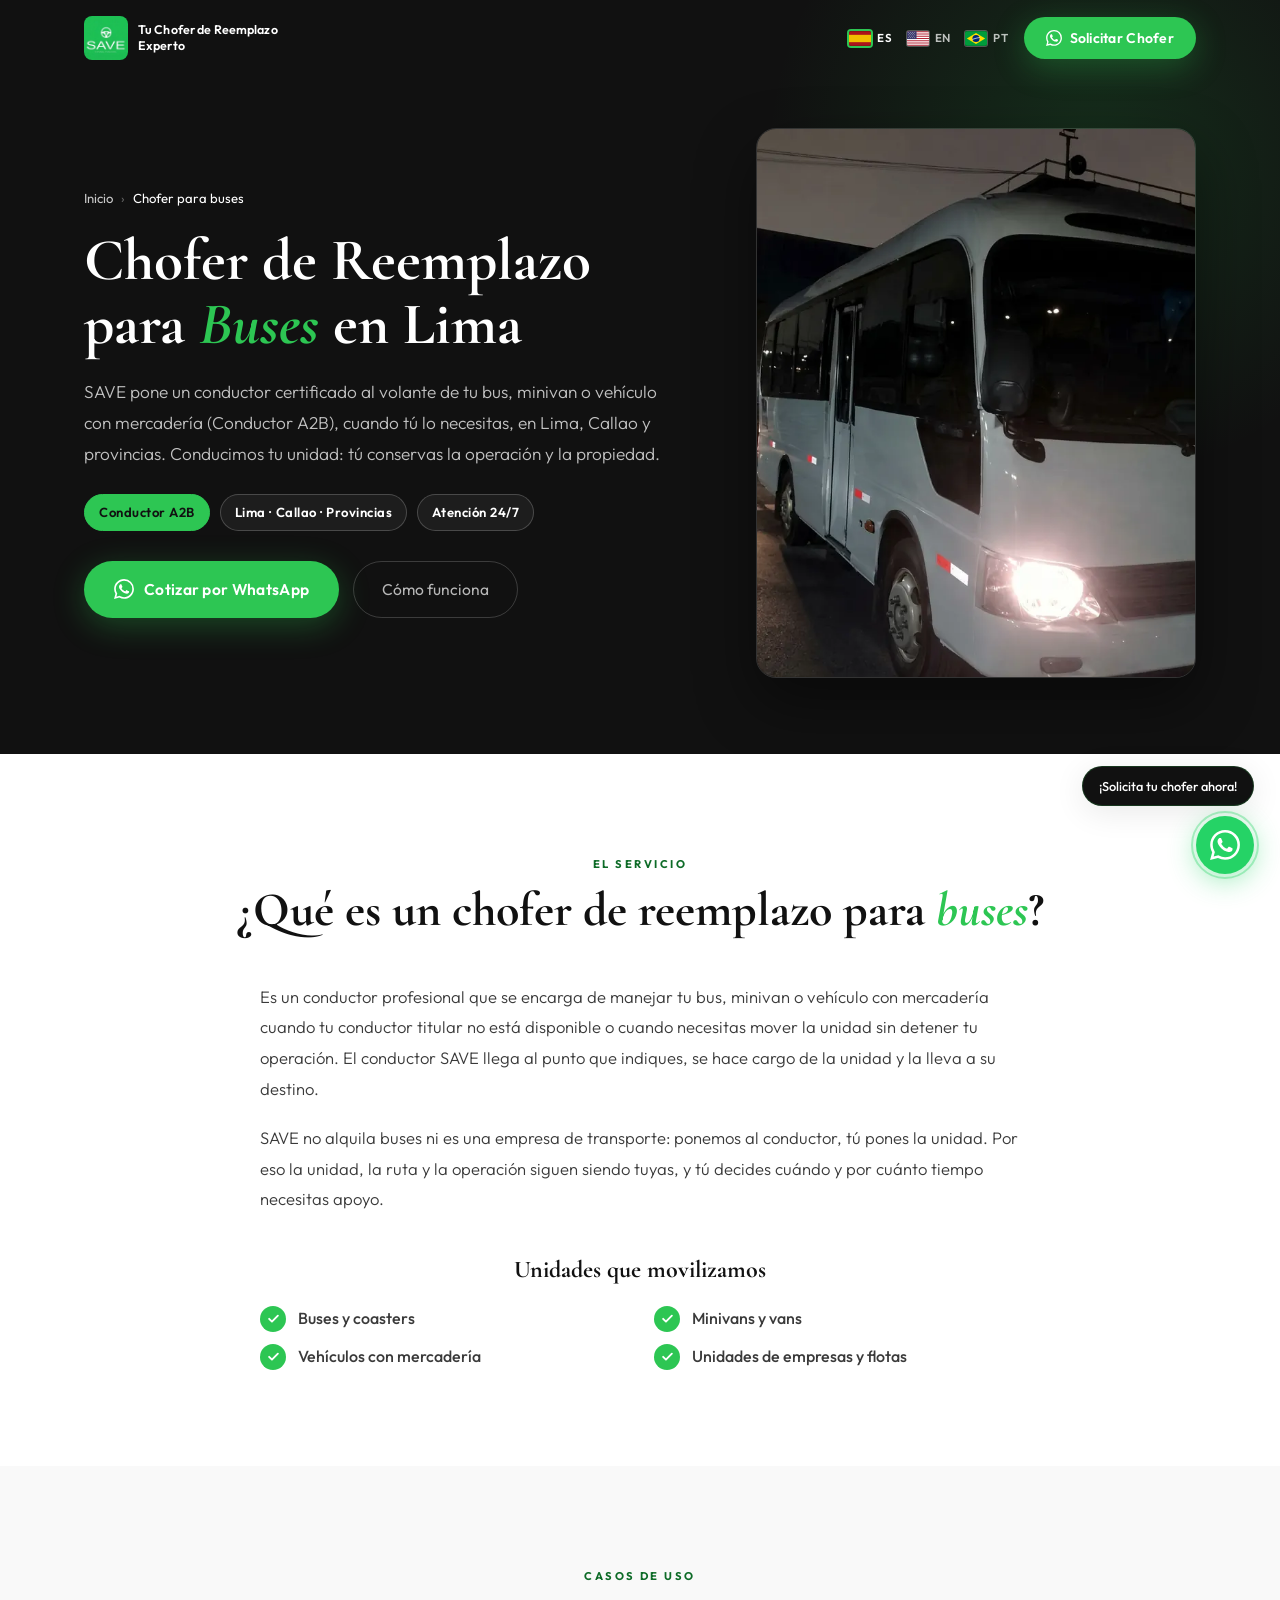
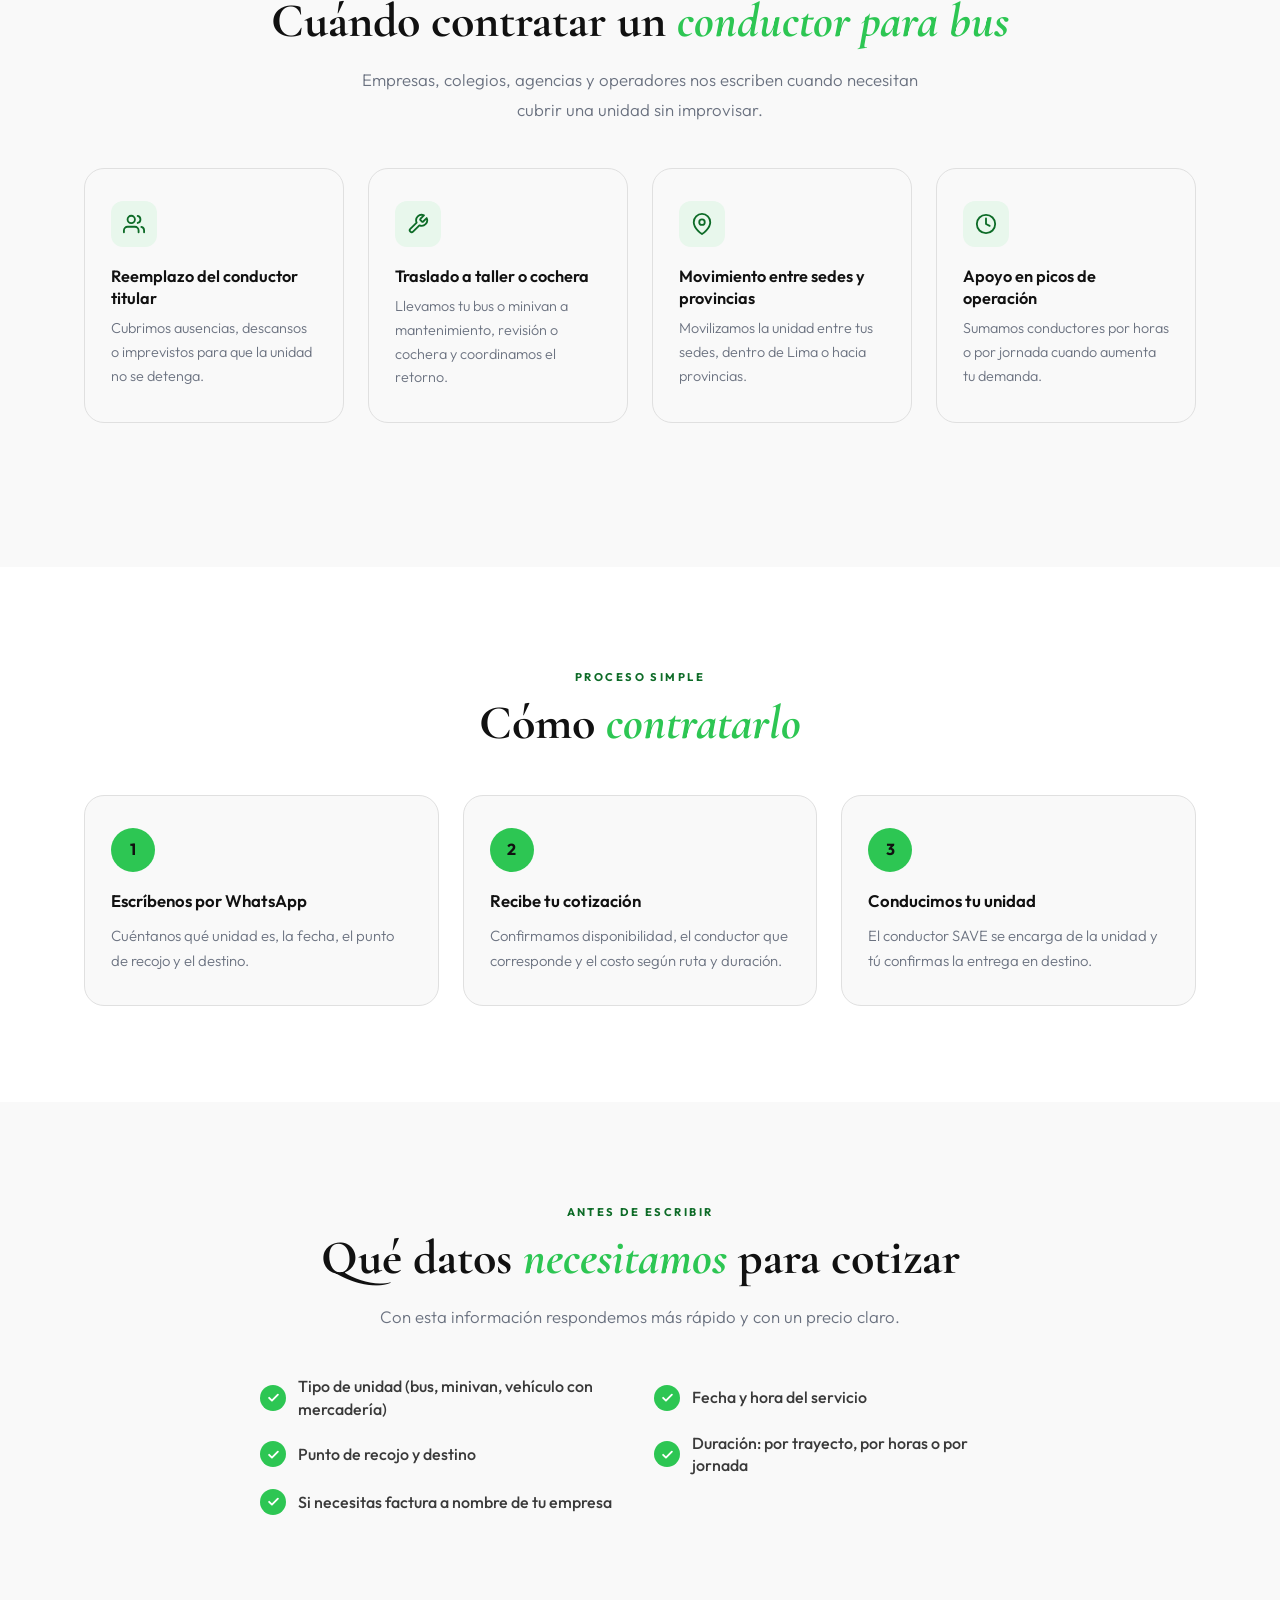
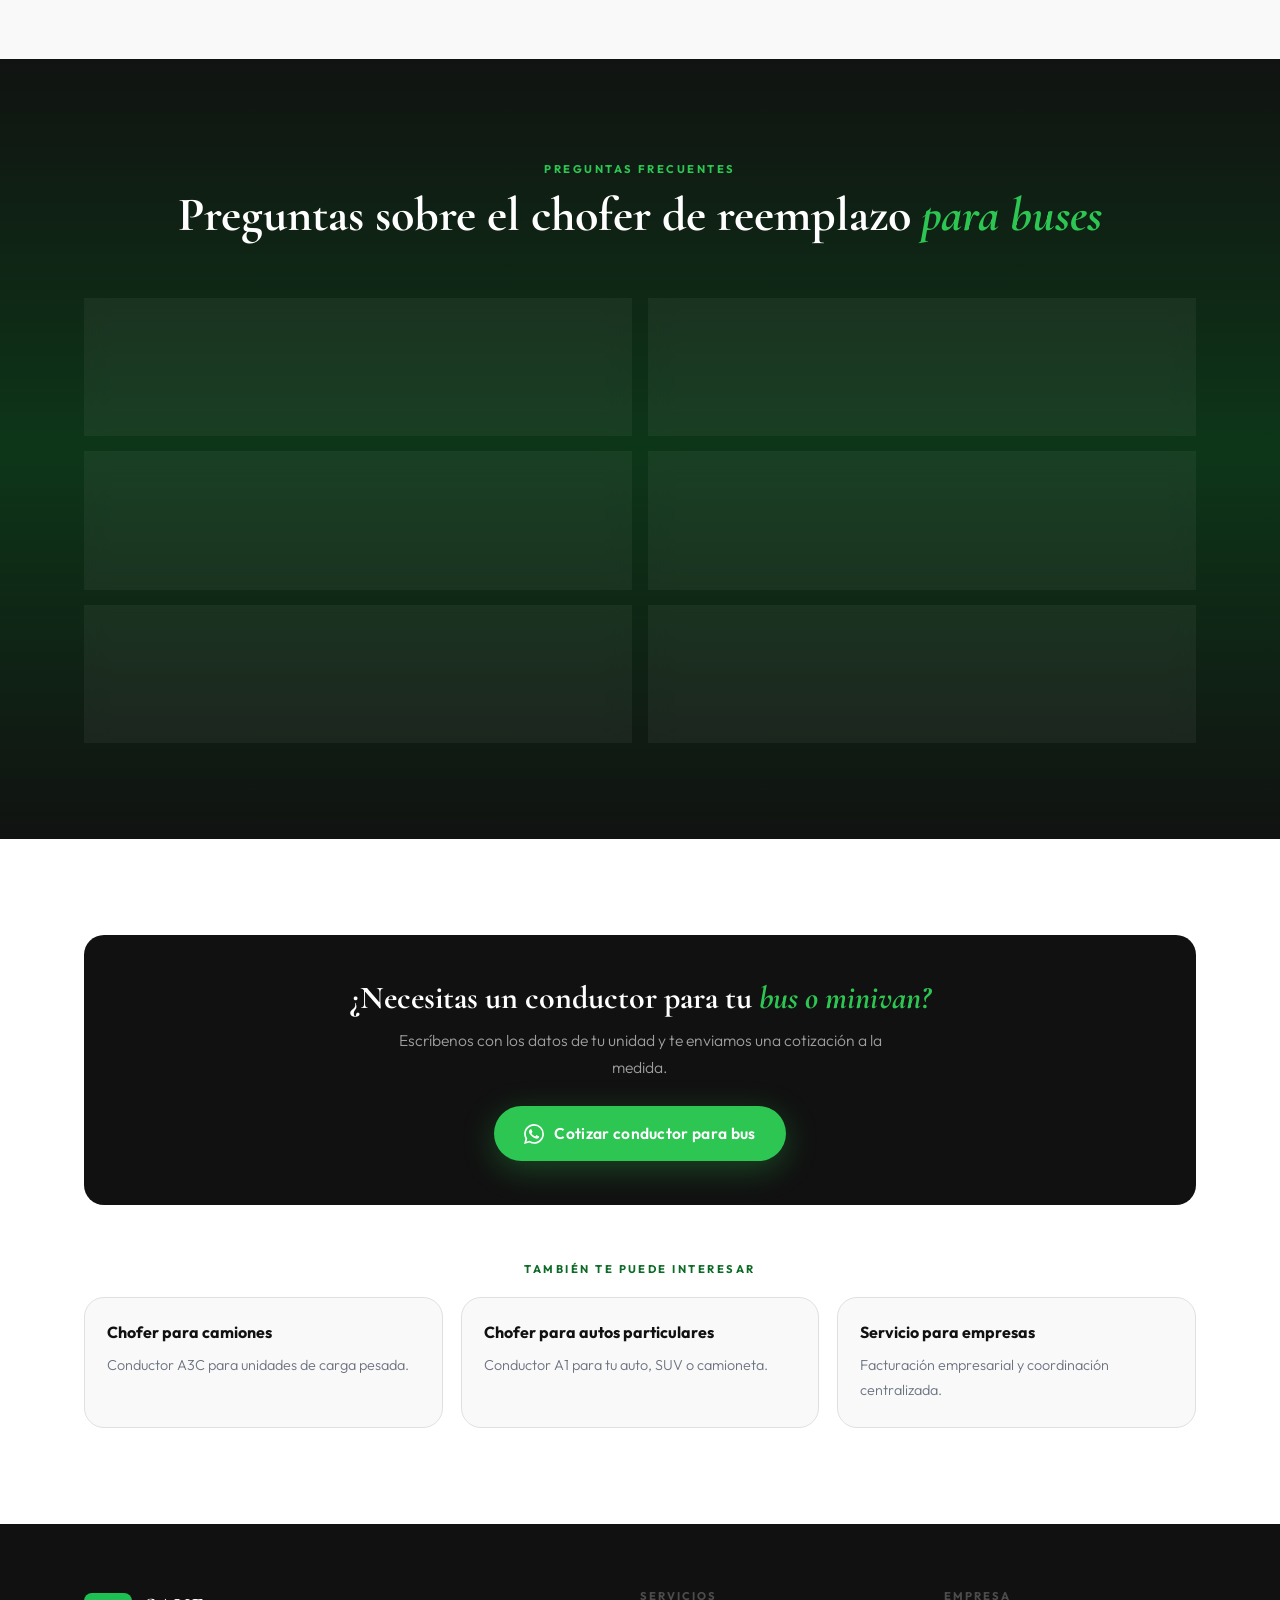
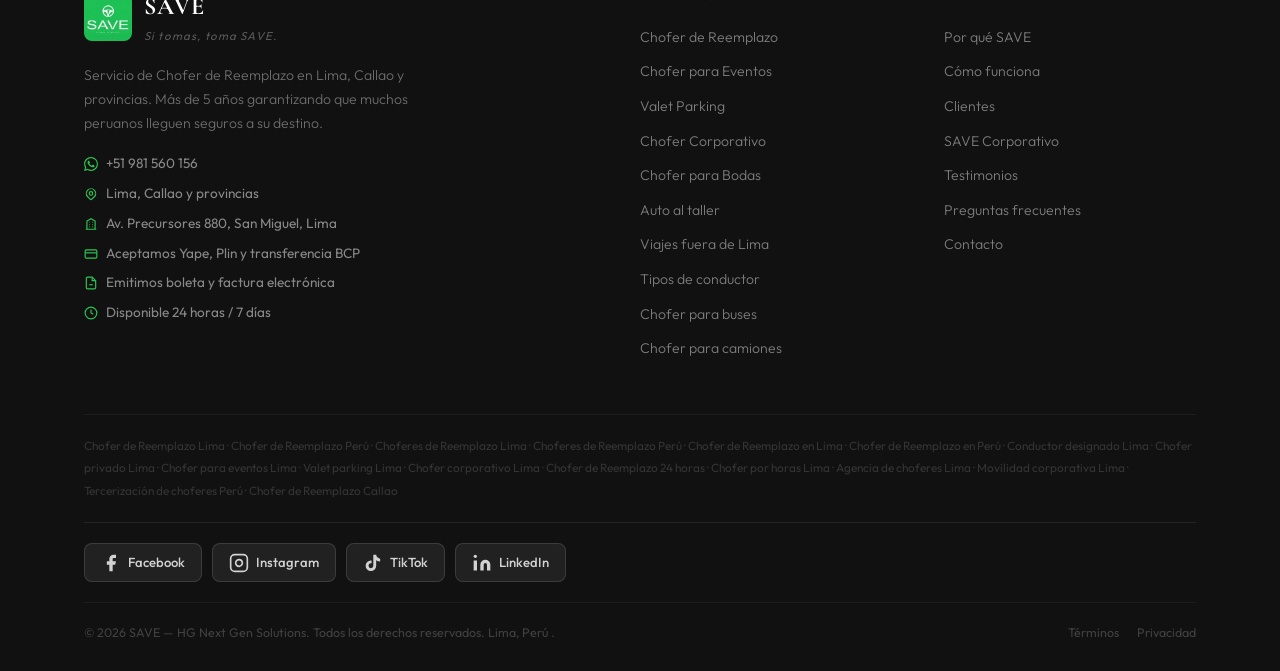
==== chofer-de-reemplazo-buses.html @ 35236976 "Paginas de servicio: chofer para buses y camiones (ES/EN/PT)" ====
<!DOCTYPE html>
<html lang="es-PE">
<head>
  <meta charset="UTF-8" />
  <meta name="viewport" content="width=device-width, initial-scale=1.0" />
  <title>Chofer de Reemplazo para Buses en Lima | SAVE</title>
  <meta name="description" content="Conductor A2B certificado para tu bus, minivan o vehículo con mercadería. Conducimos tu unidad en Lima, Callao y provincias, 24/7. Cotiza por WhatsApp." />
  <meta name="robots" content="index, follow, max-image-preview:large" />
  <meta name="google-site-verification" content="8U-Eb5mYqt-9U6mN5gyjgRgYLU6bszNLMTOVDiZN3jU" />
  <link rel="icon" type="image/x-icon" href="/favicon.ico" />
  <link rel="icon" type="image/png" sizes="32x32" href="/favicon-32x32.png" />
  <link rel="icon" type="image/png" sizes="16x16" href="/favicon-16x16.png" />
  <link rel="apple-touch-icon" sizes="180x180" href="/apple-touch-icon.png" />
  <link rel="manifest" href="/site.webmanifest" />
  <link rel="canonical" href="https://tomasave.com/chofer-de-reemplazo-buses.html" />
  <link rel="alternate" hreflang="es-PE" href="https://tomasave.com/chofer-de-reemplazo-buses.html" />
  <link rel="alternate" hreflang="es" href="https://tomasave.com/chofer-de-reemplazo-buses.html" />
  <link rel="alternate" hreflang="en" href="https://tomasave.com/designated-driver-buses.html" />
  <link rel="alternate" hreflang="pt" href="https://tomasave.com/motorista-onibus.html" />
  <link rel="alternate" hreflang="x-default" href="https://tomasave.com/chofer-de-reemplazo-buses.html" />
  <meta name="geo.region" content="PE-LIM" />
  <meta name="geo.placename" content="San Miguel, Lima, Perú" />
  <link rel="preload" as="image" href="/chofer-a2b.webp" fetchpriority="high" />
  <link rel="preload" as="image" href="/logo-save-nav.webp" />
  <!-- Meta Pixel (Facebook / Instagram Ads) -->
  <!-- REEMPLAZAR "TU_PIXEL_ID_AQUI" con tu ID real — business.facebook.com → Events Manager → Crear píxel -->
  <script>
    !function(f,b,e,v,n,t,s){if(f.fbq)return;n=f.fbq=function(){n.callMethod?
    n.callMethod.apply(n,arguments):n.queue.push(arguments)};if(!f._fbq)f._fbq=n;
    n.push=n;n.loaded=!0;n.version='2.0';n.queue=[];t=b.createElement(e);t.async=!0;
    t.src=v;s=b.getElementsByTagName(e)[0];s.parentNode.insertBefore(t,s)}(window,
    document,'script','https://connect.facebook.net/en_US/fbevents.js');
    // Al obtener el Pixel ID real, reemplazar la línea de abajo por: var SAVE_PIXEL_ID = '1234567890';
    var SAVE_PIXEL_ID = '';
    if (SAVE_PIXEL_ID) { fbq('init', SAVE_PIXEL_ID); fbq('track', 'PageView'); }
  </script>
  <!-- Al tener el Pixel ID, descomentar y reemplazar TU_PIXEL_ID:
  <noscript>
    <img height="1" width="1" style="display:none"
    src="https://www.facebook.com/tr?id=TU_PIXEL_ID&ev=PageView&noscript=1" alt=""/>
  </noscript>
  -->
  <!-- Fin Meta Pixel -->

  <!-- Google Analytics 4 (GA4) -->
  <script async src="https://www.googletagmanager.com/gtag/js?id=G-GT6MZ23KWT" defer></script>
  <script defer>
    window.dataLayer = window.dataLayer || [];
    function gtag(){dataLayer.push(arguments);}
    gtag('js', new Date());
    gtag('config', 'G-GT6MZ23KWT', {'send_page_view': true});
  </script>
  <!-- End Google Analytics 4 -->
  <meta property="og:type" content="website" />
  <meta property="og:url" content="https://tomasave.com/chofer-de-reemplazo-buses.html" />
  <meta property="og:title" content="Chofer de Reemplazo para Buses en Lima | SAVE" />
  <meta property="og:description" content="Conductor A2B certificado para tu bus, minivan o vehículo con mercadería. Conducimos tu unidad en Lima, Callao y provincias, 24/7. Cotiza por WhatsApp." />
  <meta property="og:image" content="https://tomasave.com/og-image.jpg" />
  <meta property="og:locale" content="es_PE" />
  <meta property="og:site_name" content="SAVE" />
  <meta name="twitter:card" content="summary_large_image" />
  <meta name="twitter:title" content="Chofer de Reemplazo para Buses en Lima | SAVE" />
  <meta name="twitter:description" content="Conductor A2B certificado para tu bus, minivan o vehículo con mercadería. Conducimos tu unidad en Lima, Callao y provincias, 24/7. Cotiza por WhatsApp." />
  <meta name="twitter:image" content="https://tomasave.com/og-image.jpg" />
  <script type="application/ld+json">
  {
    "@context": "https://schema.org",
    "@type": "LocalBusiness",
    "@id": "https://tomasave.com/#business",
    "name": "SAVE — Chofer de Reemplazo Lima",
    "url": "https://tomasave.com",
    "telephone": "+51981560156",
    "image": [
      "https://tomasave.com/og-image.jpg",
      "https://tomasave.com/logo-save-hero.webp"
    ],
    "logo": "https://tomasave.com/logo-save-hero.webp",
    "address": {
      "@type": "PostalAddress",
      "streetAddress": "Av. Precursores 880",
      "addressLocality": "San Miguel",
      "addressRegion": "Lima",
      "postalCode": "15087",
      "addressCountry": "PE"
    },
    "geo": {
      "@type": "GeoCoordinates",
      "latitude": -12.0689567,
      "longitude": -77.0993315
    },
    "openingHoursSpecification": [
      {
        "@type": "OpeningHoursSpecification",
        "dayOfWeek": [
          "Monday",
          "Tuesday",
          "Wednesday",
          "Thursday",
          "Friday",
          "Saturday",
          "Sunday"
        ],
        "opens": "00:00",
        "closes": "23:59"
      }
    ]
  }
  </script>
  <script type="application/ld+json">
  {
    "@context": "https://schema.org",
    "@type": "Service",
    "@id": "https://tomasave.com/chofer-de-reemplazo-buses.html#service",
    "name": "Chofer de reemplazo para buses",
    "serviceType": "Chofer de reemplazo para buses y vehículos con mercadería",
    "description": "Servicio de conductor certificado (Conductor A2B) para buses, minivans y vehículos con mercadería en Lima, Callao y provincias. SAVE conduce la unidad del cliente; no alquila vehículos.",
    "provider": {
      "@id": "https://tomasave.com/#business"
    },
    "url": "https://tomasave.com/chofer-de-reemplazo-buses.html",
    "areaServed": [
      {
        "@type": "City",
        "name": "Lima"
      },
      {
        "@type": "City",
        "name": "Callao"
      },
      {
        "@type": "Country",
        "name": "Perú"
      }
    ],
    "availableChannel": {
      "@type": "ServiceChannel",
      "serviceUrl": "https://wa.me/51981560156"
    }
  }
  </script>
  <script type="application/ld+json">
  {
    "@context": "https://schema.org",
    "@type": "BreadcrumbList",
    "itemListElement": [
      {
        "@type": "ListItem",
        "position": 1,
        "name": "Inicio",
        "item": "https://tomasave.com/"
      },
      {
        "@type": "ListItem",
        "position": 2,
        "name": "Chofer para buses",
        "item": "https://tomasave.com/chofer-de-reemplazo-buses.html"
      }
    ]
  }
  </script>
  <script type="application/ld+json">
  {
    "@context": "https://schema.org",
    "@type": "FAQPage",
    "mainEntity": [
      {
        "@type": "Question",
        "name": "¿SAVE alquila buses o es una empresa de transporte?",
        "acceptedAnswer": {
          "@type": "Answer",
          "text": "No. SAVE ofrece el servicio de conductor: manejamos tu propia unidad. No alquilamos vehículos ni prestamos el bus."
        }
      },
      {
        "@type": "Question",
        "name": "¿Qué es un Conductor A2B?",
        "acceptedAnswer": {
          "@type": "Answer",
          "text": "Es la categoría de conductor de SAVE para buses y vehículos con mercadería. Al cotizar confirmamos el conductor que corresponde a tu unidad."
        }
      },
      {
        "@type": "Question",
        "name": "¿Atienden dentro de Lima y también en provincias?",
        "acceptedAnswer": {
          "@type": "Answer",
          "text": "Sí. Operamos en Lima, Callao y provincias. El costo depende de la ruta, la distancia y la duración del servicio."
        }
      },
      {
        "@type": "Question",
        "name": "¿Puedo contratar por horas o por día completo?",
        "acceptedAnswer": {
          "@type": "Answer",
          "text": "Sí. Puedes contratar por trayecto, por horas o por jornada. Para necesidades recurrentes, coordinamos un servicio programado."
        }
      },
      {
        "@type": "Question",
        "name": "¿Emiten factura y qué medios de pago aceptan?",
        "acceptedAnswer": {
          "@type": "Answer",
          "text": "Sí. Emitimos boleta y factura electrónica. Aceptamos Yape, Plin y transferencia bancaria BCP."
        }
      },
      {
        "@type": "Question",
        "name": "¿Atienden las 24 horas?",
        "acceptedAnswer": {
          "@type": "Answer",
          "text": "Sí. SAVE atiende las 24 horas, los 7 días de la semana. Escríbenos por WhatsApp y coordinamos la disponibilidad."
        }
      }
    ]
  }
  </script>

  <link rel="preconnect" href="https://fonts.googleapis.com" />
  <link rel="preconnect" href="https://fonts.gstatic.com" crossorigin />
  <link rel="preload" as="style" href="https://fonts.googleapis.com/css2?family=Cormorant+Garamond:ital,wght@0,400;0,600;1,400&family=Outfit:wght@300;400;500;600&display=swap" />
  <link rel="stylesheet" href="https://fonts.googleapis.com/css2?family=Cormorant+Garamond:ital,wght@0,400;0,600;1,400&family=Outfit:wght@300;400;500;600&display=swap" media="print" onload="this.media='all'" />
  <noscript><link rel="stylesheet" href="https://fonts.googleapis.com/css2?family=Cormorant+Garamond:ital,wght@0,400;0,600;1,400&family=Outfit:wght@300;400;500;600&display=swap" /></noscript>
  <link rel="stylesheet" href="/site.css" />
  <style>
    /* ─── Páginas de servicio (buses / camiones) ─── */
    .sp-hero { background: var(--black); position: relative; overflow: hidden; padding: 128px 0 76px; }
    .sp-hero::before { content:''; position:absolute; top:-25%; right:-12%; width:680px; height:680px; border-radius:50%;
      background: radial-gradient(circle, rgba(45,198,83,.16) 0%, transparent 68%); pointer-events:none; }
    .sp-hero .container { position: relative; }
    .sp-hero-grid { display: grid; grid-template-columns: minmax(0,1.15fr) minmax(0,.85fr); gap: 56px; align-items: center; }
    .sp-crumbs ol { list-style:none; display:flex; flex-wrap:wrap; gap:6px 8px; padding:0; margin:0 0 20px; font-size:.82rem; color:rgba(255,255,255,.62); }
    .sp-crumbs li + li::before { content:'›'; margin-right:8px; color:rgba(255,255,255,.35); }
    .sp-crumbs a { color:rgba(255,255,255,.78); }
    .sp-crumbs a:hover, .sp-crumbs a:focus-visible { color:var(--green); }
    .sp-crumbs [aria-current] { color:#fff; }
    .sp-h1 { font-family:var(--font-display); font-size:clamp(2.1rem,5vw,3.7rem); font-weight:700; line-height:1.08; color:#fff; margin-bottom:20px; }
    .sp-h1 em { font-style:italic; color:var(--green); }
    .sp-lead { color:rgba(255,255,255,.74); font-size:1.08rem; line-height:1.78; max-width:580px; margin-bottom:24px; font-weight:300; }
    .sp-chips { list-style:none; display:flex; flex-wrap:wrap; gap:10px; padding:0; margin:0 0 30px; }
    .sp-chips li { font-size:.82rem; font-weight:600; letter-spacing:.04em; color:#fff; border:1px solid rgba(255,255,255,.2); border-radius:999px; padding:7px 14px; background:rgba(255,255,255,.05); }
    .sp-chips li:first-child { background:var(--green); border-color:var(--green); color:var(--black); }
    .sp-actions { display:flex; flex-wrap:wrap; gap:14px; }
    .sp-photo { position:relative; aspect-ratio:4/5; border-radius:var(--radius-lg); overflow:hidden; border:1px solid rgba(255,255,255,.14); max-width:440px; margin-left:auto; width:100%; box-shadow:0 24px 60px rgba(0,0,0,.45); }
    .sp-photo img { width:100%; height:100%; object-fit:cover; }
    .sp-section { padding: var(--section-py) 0; background: var(--white); }
    .sp-section.alt { background: var(--off-white); }
    .sp-head { text-align:center; margin-bottom:44px; }
    .sp-head .section-desc { margin:0 auto; }
    .sp-prose { max-width:760px; margin:0 auto; }
    .sp-prose p { font-size:1.04rem; line-height:1.85; color:var(--gray-dark); font-weight:300; margin-bottom:18px; }
    .sp-units { max-width:760px; margin:36px auto 0; }
    .sp-units h3 { font-family:var(--font-display); font-size:1.5rem; color:var(--black); margin-bottom:16px; text-align:center; }
    .sp-units .drivers-checks { margin:0 auto; }
    .sp-steps { list-style:none; display:grid; grid-template-columns:repeat(3,minmax(0,1fr)); gap:24px; padding:0; counter-reset:step; }
    .sp-steps li { background:var(--off-white); border:1px solid var(--gray-mid); border-radius:var(--radius-lg); padding:32px 26px; counter-increment:step; }
    .sp-steps li::before { content:counter(step); display:flex; align-items:center; justify-content:center; width:44px; height:44px; border-radius:50%; background:var(--green); color:var(--black); font-weight:700; margin-bottom:16px; }
    .sp-steps h3 { font-size:1.05rem; font-weight:600; color:var(--black); margin-bottom:8px; }
    .sp-steps p { font-size:.93rem; color:var(--gray-text); line-height:1.7; font-weight:300; }
    .sp-need { max-width:820px; margin:0 auto; }
    .sp-related { list-style:none; display:grid; grid-template-columns:repeat(3,minmax(0,1fr)); gap:18px; margin-top:44px; padding:0; }
    .sp-related a { display:block; height:100%; background:var(--off-white); border:1px solid var(--gray-mid); border-radius:var(--radius-lg); padding:22px 22px 24px; transition:var(--transition); }
    .sp-related a:hover, .sp-related a:focus-visible { border-color:rgba(45,198,83,.5); box-shadow:var(--shadow-card); transform:translateY(-3px); }
    .sp-related strong { display:block; font-size:1rem; color:var(--black); margin-bottom:6px; }
    .sp-related span { font-size:.9rem; color:var(--gray-text); font-weight:300; line-height:1.6; }
    .sp-related-label { text-align:center; margin-top:56px; }
    @media (max-width:1024px) { .sp-hero-grid { gap:36px; } .sp-steps { gap:16px; } }
    @media (max-width:820px) {
      .sp-hero { padding:112px 0 56px; }
      .sp-hero-grid { grid-template-columns:1fr; }
      .sp-photo { margin:8px auto 0; max-width:360px; aspect-ratio:4/4.4; }
      .sp-steps, .sp-related { grid-template-columns:1fr; }
    }
    @media (max-width:480px) { .sp-actions .btn-wa, .sp-actions .btn-outline { width:100%; justify-content:center; } .sp-head { margin-bottom:32px; } }
    @media (prefers-reduced-motion:reduce) { .sp-related a { transition:none; } .sp-related a:hover { transform:none; } }
  </style>
</head>
<body>

  <!-- Google Tag Manager (noscript) -->
  <noscript><iframe src="https://www.googletagmanager.com/ns.html?id=GTM-K837VJQZ"
  height="0" width="0" style="display:none;visibility:hidden"></iframe></noscript>
  <!-- End Google Tag Manager -->

  <!-- WHATSAPP FLOAT -->
  <div class="wa-float">
    <div class="wa-tooltip">¡Solicita tu chofer ahora!</div>
    <a href="https://wa.me/51981560156?text=%C2%A1Hola!%20Quiero%20cotizar%20un%20ch%C3%B3fer%20de%20reemplazo%20SAVE%20%28Conductor%20A2B%29%20para%20un%20bus%20o%20veh%C3%ADculo%20con%20mercader%C3%ADa."
       target="_blank" rel="noopener noreferrer"
       class="wa-btn-float"
       data-event="whatsapp_click" data-origen="flotante"
       aria-label="Contactar por WhatsApp">
      <svg viewBox="0 0 24 24" fill="currentColor"><path d="M17.472 14.382c-.297-.149-1.758-.867-2.03-.967-.273-.099-.471-.148-.67.15-.197.297-.767.966-.94 1.164-.173.199-.347.223-.644.075-.297-.15-1.255-.463-2.39-1.475-.883-.788-1.48-1.761-1.653-2.059-.173-.297-.018-.458.13-.606.134-.133.298-.347.446-.52.149-.174.198-.298.298-.497.099-.198.05-.371-.025-.52-.075-.149-.669-1.612-.916-2.207-.242-.579-.487-.5-.669-.51-.173-.008-.371-.01-.57-.01-.198 0-.52.074-.792.372-.272.297-1.04 1.016-1.04 2.479 0 1.462 1.065 2.875 1.213 3.074.149.198 2.096 3.2 5.077 4.487.709.306 1.262.489 1.694.625.712.227 1.36.195 1.871.118.571-.085 1.758-.719 2.006-1.413.248-.694.248-1.289.173-1.413-.074-.124-.272-.198-.57-.347m-5.421 7.403h-.004a9.87 9.87 0 01-5.031-1.378l-.361-.214-3.741.982.998-3.648-.235-.374a9.86 9.86 0 01-1.51-5.26c.001-5.45 4.436-9.884 9.888-9.884 2.64 0 5.122 1.03 6.988 2.898a9.825 9.825 0 012.893 6.994c-.003 5.45-4.437 9.884-9.885 9.884m8.413-18.297A11.815 11.815 0 0012.05 0C5.495 0 .16 5.335.157 11.892c0 2.096.547 4.142 1.588 5.945L.057 24l6.305-1.654a11.882 11.882 0 005.683 1.448h.005c6.554 0 11.89-5.335 11.893-11.893a11.821 11.821 0 00-3.48-8.413z"/></svg>
    </a>
  </div>

  <!-- NAVBAR -->
  <header role="banner">
    <nav class="navbar" id="navbar" aria-label="Navegación principal">
      <div class="container navbar-inner">
        <a href="/" class="nav-logo" aria-label="SAVE — Inicio">
          <img src="/logo-save-nav.webp" alt="SAVE Chofer de Reemplazo Lima" width="44" height="44" loading="eager" fetchpriority="high" decoding="async">
          <span class="nav-logo-text" style="font-family:'Outfit',sans-serif;font-size:0.78rem;font-weight:600;letter-spacing:0.01em;line-height:1.25;max-width:160px;">Tu Chofer de Reemplazo Experto</span>
        </a>
        <div class="lang-switch" role="group" aria-label="Idioma / Language">
          <span class="lang-item is-current" lang="es" aria-current="true" title="Español"><svg class="flag" viewBox="0 0 24 16" width="24" height="16" aria-hidden="true" focusable="false"><rect width="24" height="16" fill="#AA151B"/><rect y="4" width="24" height="8" fill="#F1BF00"/></svg><span class="lang-code">ES</span></span>
          <a href="/designated-driver-buses.html" class="lang-item" hreflang="en" lang="en" title="English version"><svg class="flag" viewBox="0 0 24 16" width="24" height="16" aria-hidden="true" focusable="false"><rect width="24" height="16" fill="#fff"/><path fill="#B22234" d="M0 0h24v1.23H0zM0 2.46h24v1.23H0zM0 4.92h24v1.23H0zM0 7.38h24v1.23H0zM0 9.85h24v1.23H0zM0 12.31h24v1.23H0zM0 14.77h24V16H0z"/><rect width="10.4" height="8.62" fill="#3C3B6E"/><g fill="#fff"><circle cx="1.9" cy="1.30" r=".42"/><circle cx="3.9" cy="1.30" r=".42"/><circle cx="5.9" cy="1.30" r=".42"/><circle cx="7.9" cy="1.30" r=".42"/><circle cx="2.9" cy="2.65" r=".42"/><circle cx="4.9" cy="2.65" r=".42"/><circle cx="6.9" cy="2.65" r=".42"/><circle cx="1.9" cy="4.00" r=".42"/><circle cx="3.9" cy="4.00" r=".42"/><circle cx="5.9" cy="4.00" r=".42"/><circle cx="7.9" cy="4.00" r=".42"/><circle cx="2.9" cy="5.35" r=".42"/><circle cx="4.9" cy="5.35" r=".42"/><circle cx="6.9" cy="5.35" r=".42"/><circle cx="1.9" cy="6.70" r=".42"/><circle cx="3.9" cy="6.70" r=".42"/><circle cx="5.9" cy="6.70" r=".42"/><circle cx="7.9" cy="6.70" r=".42"/></g></svg><span class="lang-code">EN</span></a>
          <a href="/motorista-onibus.html" class="lang-item" hreflang="pt" lang="pt" title="Versão em português"><svg class="flag" viewBox="0 0 24 16" width="24" height="16" aria-hidden="true" focusable="false"><rect width="24" height="16" fill="#009C3B"/><path fill="#FFDF00" d="M12 1.9 22 8 12 14.1 2 8z"/><circle cx="12" cy="8" r="3.9" fill="#002776"/><path d="M8.3 8.9Q12 7.5 15.8 6.9" stroke="#fff" stroke-width=".75" fill="none" stroke-linecap="round"/></svg><span class="lang-code">PT</span></a>
        </div>
        <a href="https://wa.me/51981560156?text=%C2%A1Hola!%20Quiero%20cotizar%20un%20ch%C3%B3fer%20de%20reemplazo%20SAVE%20%28Conductor%20A2B%29%20para%20un%20bus%20o%20veh%C3%ADculo%20con%20mercader%C3%ADa."
           target="_blank" rel="noopener noreferrer"
           class="nav-cta"
           data-event="whatsapp_click" data-origen="navbar">
          <svg viewBox="0 0 24 24" fill="currentColor"><path d="M17.472 14.382c-.297-.149-1.758-.867-2.03-.967-.273-.099-.471-.148-.67.15-.197.297-.767.966-.94 1.164-.173.199-.347.223-.644.075-.297-.15-1.255-.463-2.39-1.475-.883-.788-1.48-1.761-1.653-2.059-.173-.297-.018-.458.13-.606.134-.133.298-.347.446-.52.149-.174.198-.298.298-.497.099-.198.05-.371-.025-.52-.075-.149-.669-1.612-.916-2.207-.242-.579-.487-.5-.669-.51-.173-.008-.371-.01-.57-.01-.198 0-.52.074-.792.372-.272.297-1.04 1.016-1.04 2.479 0 1.462 1.065 2.875 1.213 3.074.149.198 2.096 3.2 5.077 4.487.709.306 1.262.489 1.694.625.712.227 1.36.195 1.871.118.571-.085 1.758-.719 2.006-1.413.248-.694.248-1.289.173-1.413-.074-.124-.272-.198-.57-.347m-5.421 7.403h-.004a9.87 9.87 0 01-5.031-1.378l-.361-.214-3.741.982.998-3.648-.235-.374a9.86 9.86 0 01-1.51-5.26c.001-5.45 4.436-9.884 9.888-9.884 2.64 0 5.122 1.03 6.988 2.898a9.825 9.825 0 012.893 6.994c-.003 5.45-4.437 9.884-9.885 9.884m8.413-18.297A11.815 11.815 0 0012.05 0C5.495 0 .16 5.335.157 11.892c0 2.096.547 4.142 1.588 5.945L.057 24l6.305-1.654a11.882 11.882 0 005.683 1.448h.005c6.554 0 11.89-5.335 11.893-11.893a11.821 11.821 0 00-3.48-8.413z"/></svg>
          <span>Solicitar Chofer</span>
        </a>
      </div>
    </nav>
  </header>

  <main>
    <section class="sp-hero" aria-labelledby="sp-h1">
      <div class="container">
        <div class="sp-hero-grid">
          <div>
            <nav class="sp-crumbs" aria-label="Ruta de navegación">
              <ol>
                <li><a href="/">Inicio</a></li>
                <li><span aria-current="page">Chofer para buses</span></li>
              </ol>
            </nav>
            <h1 class="sp-h1" id="sp-h1">Chofer de Reemplazo para <em>Buses</em> en Lima</h1>
            <p class="sp-lead">SAVE pone un conductor certificado al volante de tu bus, minivan o vehículo con mercadería (Conductor A2B), cuando tú lo necesitas, en Lima, Callao y provincias. Conducimos tu unidad: tú conservas la operación y la propiedad.</p>
            <ul class="sp-chips"><li>Conductor A2B</li><li>Lima · Callao · Provincias</li><li>Atención 24/7</li></ul>
            <div class="sp-actions">
              <a href="https://wa.me/51981560156?text=%C2%A1Hola!%20Quiero%20cotizar%20un%20ch%C3%B3fer%20de%20reemplazo%20SAVE%20%28Conductor%20A2B%29%20para%20un%20bus%20o%20veh%C3%ADculo%20con%20mercader%C3%ADa." target="_blank" rel="noopener noreferrer" class="btn-wa" data-event="whatsapp_click" data-origen="bus_hero"><svg width="20" height="20" aria-hidden="true" viewBox="0 0 24 24" fill="currentColor"><path d="M17.472 14.382c-.297-.149-1.758-.867-2.03-.967-.273-.099-.471-.148-.67.15-.197.297-.767.966-.94 1.164-.173.199-.347.223-.644.075-.297-.15-1.255-.463-2.39-1.475-.883-.788-1.48-1.761-1.653-2.059-.173-.297-.018-.458.13-.606.134-.133.298-.347.446-.52.149-.174.198-.298.298-.497.099-.198.05-.371-.025-.52-.075-.149-.669-1.612-.916-2.207-.242-.579-.487-.5-.669-.51-.173-.008-.371-.01-.57-.01-.198 0-.52.074-.792.372-.272.297-1.04 1.016-1.04 2.479 0 1.462 1.065 2.875 1.213 3.074.149.198 2.096 3.2 5.077 4.487.709.306 1.262.489 1.694.625.712.227 1.36.195 1.871.118.571-.085 1.758-.719 2.006-1.413.248-.694.248-1.289.173-1.413-.074-.124-.272-.198-.57-.347m-5.421 7.403h-.004a9.87 9.87 0 01-5.031-1.378l-.361-.214-3.741.982.998-3.648-.235-.374a9.86 9.86 0 01-1.51-5.26c.001-5.45 4.436-9.884 9.888-9.884 2.64 0 5.122 1.03 6.988 2.898a9.825 9.825 0 012.893 6.994c-.003 5.45-4.437 9.884-9.885 9.884m8.413-18.297A11.815 11.815 0 0012.05 0C5.495 0 .16 5.335.157 11.892c0 2.096.547 4.142 1.588 5.945L.057 24l6.305-1.654a11.882 11.882 0 005.683 1.448h.005c6.554 0 11.89-5.335 11.893-11.893a11.821 11.821 0 00-3.48-8.413z"/></svg>Cotizar por WhatsApp</a>
              <a href="#como" class="btn-outline">Cómo funciona</a>
            </div>
          </div>
          <div class="sp-photo">
            <img src="/chofer-a2b.webp" alt="Bus blanco listo para ser conducido por un Conductor A2B de SAVE, chofer de reemplazo para buses en Lima" width="640" height="800" loading="eager" fetchpriority="high" decoding="async">
          </div>
        </div>
      </div>
    </section>

    <section class="sp-section" id="servicio" aria-labelledby="what-h2">
      <div class="container">
        <div class="sp-head reveal">
          <span class="section-label">El servicio</span>
          <h2 class="section-title" id="what-h2">¿Qué es un chofer de reemplazo para <em>buses</em>?</h2>
        </div>
        <div class="sp-prose reveal">
          <p>Es un conductor profesional que se encarga de manejar tu bus, minivan o vehículo con mercadería cuando tu conductor titular no está disponible o cuando necesitas mover la unidad sin detener tu operación. El conductor SAVE llega al punto que indiques, se hace cargo de la unidad y la lleva a su destino.</p>
          <p>SAVE no alquila buses ni es una empresa de transporte: ponemos al conductor, tú pones la unidad. Por eso la unidad, la ruta y la operación siguen siendo tuyas, y tú decides cuándo y por cuánto tiempo necesitas apoyo.</p>
        </div>
        <div class="sp-units reveal">
          <h3>Unidades que movilizamos</h3>
          <ul class="drivers-checks">
          <li><span class="drivers-check-ico"><svg viewBox="0 0 24 24" fill="none" stroke="currentColor" stroke-width="3" stroke-linecap="round" stroke-linejoin="round" aria-hidden="true" focusable="false"><path d="M5 12.5l4.5 4.5L19 7.5"/></svg></span><span>Buses y coasters</span></li>
          <li><span class="drivers-check-ico"><svg viewBox="0 0 24 24" fill="none" stroke="currentColor" stroke-width="3" stroke-linecap="round" stroke-linejoin="round" aria-hidden="true" focusable="false"><path d="M5 12.5l4.5 4.5L19 7.5"/></svg></span><span>Minivans y vans</span></li>
          <li><span class="drivers-check-ico"><svg viewBox="0 0 24 24" fill="none" stroke="currentColor" stroke-width="3" stroke-linecap="round" stroke-linejoin="round" aria-hidden="true" focusable="false"><path d="M5 12.5l4.5 4.5L19 7.5"/></svg></span><span>Vehículos con mercadería</span></li>
          <li><span class="drivers-check-ico"><svg viewBox="0 0 24 24" fill="none" stroke="currentColor" stroke-width="3" stroke-linecap="round" stroke-linejoin="round" aria-hidden="true" focusable="false"><path d="M5 12.5l4.5 4.5L19 7.5"/></svg></span><span>Unidades de empresas y flotas</span></li>
          </ul>
        </div>
      </div>
    </section>

    <section class="sp-section alt" id="casos" aria-labelledby="cases-h2">
      <div class="container">
        <div class="sp-head reveal">
          <span class="section-label">Casos de uso</span>
          <h2 class="section-title" id="cases-h2">Cuándo contratar un <em>conductor para bus</em></h2>
          <p class="section-desc">Empresas, colegios, agencias y operadores nos escriben cuando necesitan cubrir una unidad sin improvisar.</p>
        </div>
        <div class="corporate-grid">
          <article class="corporate-card reveal reveal-delay-1">
            <div class="corporate-icon" aria-hidden="true"><svg viewBox="0 0 24 24" fill="none" stroke="currentColor" stroke-width="2" stroke-linecap="round" stroke-linejoin="round"><path d="M17 21v-2a4 4 0 0 0-4-4H5a4 4 0 0 0-4 4v2"/><circle cx="9" cy="7" r="4"/><path d="M23 21v-2a4 4 0 0 0-3-3.87"/><path d="M16 3.13a4 4 0 0 1 0 7.75"/></svg></div>
            <h3>Reemplazo del conductor titular</h3>
            <p>Cubrimos ausencias, descansos o imprevistos para que la unidad no se detenga.</p>
          </article>
          <article class="corporate-card reveal reveal-delay-2">
            <div class="corporate-icon" aria-hidden="true"><svg viewBox="0 0 24 24" fill="none" stroke="currentColor" stroke-width="2" stroke-linecap="round" stroke-linejoin="round"><path d="M14.7 6.3a1 1 0 0 0 0 1.4l1.6 1.6a1 1 0 0 0 1.4 0l3.77-3.77a6 6 0 0 1-7.94 7.94l-6.91 6.91a2.12 2.12 0 0 1-3-3l6.91-6.91a6 6 0 0 1 7.94-7.94l-3.76 3.76z"/></svg></div>
            <h3>Traslado a taller o cochera</h3>
            <p>Llevamos tu bus o minivan a mantenimiento, revisión o cochera y coordinamos el retorno.</p>
          </article>
          <article class="corporate-card reveal reveal-delay-3">
            <div class="corporate-icon" aria-hidden="true"><svg viewBox="0 0 24 24" fill="none" stroke="currentColor" stroke-width="2" stroke-linecap="round" stroke-linejoin="round"><path d="M21 10c0 7-9 13-9 13s-9-6-9-13a9 9 0 0 1 18 0z"/><circle cx="12" cy="10" r="3"/></svg></div>
            <h3>Movimiento entre sedes y provincias</h3>
            <p>Movilizamos la unidad entre tus sedes, dentro de Lima o hacia provincias.</p>
          </article>
          <article class="corporate-card reveal reveal-delay-4">
            <div class="corporate-icon" aria-hidden="true"><svg viewBox="0 0 24 24" fill="none" stroke="currentColor" stroke-width="2" stroke-linecap="round" stroke-linejoin="round"><circle cx="12" cy="12" r="10"/><polyline points="12 6 12 12 16 14"/></svg></div>
            <h3>Apoyo en picos de operación</h3>
            <p>Sumamos conductores por horas o por jornada cuando aumenta tu demanda.</p>
          </article>
        </div>
      </div>
    </section>

    <section class="sp-section" id="como" aria-labelledby="steps-h2">
      <div class="container">
        <div class="sp-head reveal">
          <span class="section-label">Proceso simple</span>
          <h2 class="section-title" id="steps-h2">Cómo <em>contratarlo</em></h2>
        </div>
        <ol class="sp-steps">
          <li class="reveal reveal-delay-1"><h3>Escríbenos por WhatsApp</h3><p>Cuéntanos qué unidad es, la fecha, el punto de recojo y el destino.</p></li>
          <li class="reveal reveal-delay-2"><h3>Recibe tu cotización</h3><p>Confirmamos disponibilidad, el conductor que corresponde y el costo según ruta y duración.</p></li>
          <li class="reveal reveal-delay-3"><h3>Conducimos tu unidad</h3><p>El conductor SAVE se encarga de la unidad y tú confirmas la entrega en destino.</p></li>
        </ol>
      </div>
    </section>

    <section class="sp-section alt" id="datos" aria-labelledby="need-h2">
      <div class="container">
        <div class="sp-head reveal">
          <span class="section-label">Antes de escribir</span>
          <h2 class="section-title" id="need-h2">Qué datos <em>necesitamos</em> para cotizar</h2>
          <p class="section-desc">Con esta información respondemos más rápido y con un precio claro.</p>
        </div>
        <div class="sp-need reveal">
          <ul class="drivers-checks">
          <li><span class="drivers-check-ico"><svg viewBox="0 0 24 24" fill="none" stroke="currentColor" stroke-width="3" stroke-linecap="round" stroke-linejoin="round" aria-hidden="true" focusable="false"><path d="M5 12.5l4.5 4.5L19 7.5"/></svg></span><span>Tipo de unidad (bus, minivan, vehículo con mercadería)</span></li>
          <li><span class="drivers-check-ico"><svg viewBox="0 0 24 24" fill="none" stroke="currentColor" stroke-width="3" stroke-linecap="round" stroke-linejoin="round" aria-hidden="true" focusable="false"><path d="M5 12.5l4.5 4.5L19 7.5"/></svg></span><span>Fecha y hora del servicio</span></li>
          <li><span class="drivers-check-ico"><svg viewBox="0 0 24 24" fill="none" stroke="currentColor" stroke-width="3" stroke-linecap="round" stroke-linejoin="round" aria-hidden="true" focusable="false"><path d="M5 12.5l4.5 4.5L19 7.5"/></svg></span><span>Punto de recojo y destino</span></li>
          <li><span class="drivers-check-ico"><svg viewBox="0 0 24 24" fill="none" stroke="currentColor" stroke-width="3" stroke-linecap="round" stroke-linejoin="round" aria-hidden="true" focusable="false"><path d="M5 12.5l4.5 4.5L19 7.5"/></svg></span><span>Duración: por trayecto, por horas o por jornada</span></li>
          <li><span class="drivers-check-ico"><svg viewBox="0 0 24 24" fill="none" stroke="currentColor" stroke-width="3" stroke-linecap="round" stroke-linejoin="round" aria-hidden="true" focusable="false"><path d="M5 12.5l4.5 4.5L19 7.5"/></svg></span><span>Si necesitas factura a nombre de tu empresa</span></li>
          </ul>
        </div>
      </div>
    </section>

    <section class="faq" id="preguntas" aria-labelledby="faq-heading" style="background-color:#0D1F12;">
      <div class="container">
        <div class="faq-header reveal">
          <span class="section-label">Preguntas frecuentes</span>
          <h2 class="section-title" id="faq-heading">Preguntas sobre el chofer de reemplazo <em>para buses</em></h2>
        </div>
        <div class="faq-grid">
          <article class="faq-item reveal reveal-delay-1">
            <h3>¿SAVE alquila buses o es una empresa de transporte?</h3>
            <p>No. SAVE ofrece el servicio de conductor: manejamos tu propia unidad. No alquilamos vehículos ni prestamos el bus.</p>
          </article>
          <article class="faq-item reveal reveal-delay-2">
            <h3>¿Qué es un Conductor A2B?</h3>
            <p>Es la categoría de conductor de SAVE para buses y vehículos con mercadería. Al cotizar confirmamos el conductor que corresponde a tu unidad.</p>
          </article>
          <article class="faq-item reveal reveal-delay-3">
            <h3>¿Atienden dentro de Lima y también en provincias?</h3>
            <p>Sí. Operamos en Lima, Callao y provincias. El costo depende de la ruta, la distancia y la duración del servicio.</p>
          </article>
          <article class="faq-item reveal reveal-delay-1">
            <h3>¿Puedo contratar por horas o por día completo?</h3>
            <p>Sí. Puedes contratar por trayecto, por horas o por jornada. Para necesidades recurrentes, coordinamos un servicio programado.</p>
          </article>
          <article class="faq-item reveal reveal-delay-2">
            <h3>¿Emiten factura y qué medios de pago aceptan?</h3>
            <p>Sí. Emitimos boleta y factura electrónica. Aceptamos Yape, Plin y transferencia bancaria BCP.</p>
          </article>
          <article class="faq-item reveal reveal-delay-3">
            <h3>¿Atienden las 24 horas?</h3>
            <p>Sí. SAVE atiende las 24 horas, los 7 días de la semana. Escríbenos por WhatsApp y coordinamos la disponibilidad.</p>
          </article>
        </div>
      </div>
    </section>

    <section class="sp-section" id="contacto" aria-labelledby="cta-h3">
      <div class="container">
        <div class="corporate-cta reveal">
          <h3 id="cta-h3">¿Necesitas un conductor para tu <em>bus o minivan?</em></h3>
          <p>Escríbenos con los datos de tu unidad y te enviamos una cotización a la medida.</p>
          <a href="https://wa.me/51981560156?text=%C2%A1Hola!%20Quiero%20cotizar%20un%20ch%C3%B3fer%20de%20reemplazo%20SAVE%20%28Conductor%20A2B%29%20para%20un%20bus%20o%20veh%C3%ADculo%20con%20mercader%C3%ADa." target="_blank" rel="noopener noreferrer" class="btn-wa" data-event="whatsapp_click" data-origen="bus_cotizar"><svg width="20" height="20" aria-hidden="true" viewBox="0 0 24 24" fill="currentColor"><path d="M17.472 14.382c-.297-.149-1.758-.867-2.03-.967-.273-.099-.471-.148-.67.15-.197.297-.767.966-.94 1.164-.173.199-.347.223-.644.075-.297-.15-1.255-.463-2.39-1.475-.883-.788-1.48-1.761-1.653-2.059-.173-.297-.018-.458.13-.606.134-.133.298-.347.446-.52.149-.174.198-.298.298-.497.099-.198.05-.371-.025-.52-.075-.149-.669-1.612-.916-2.207-.242-.579-.487-.5-.669-.51-.173-.008-.371-.01-.57-.01-.198 0-.52.074-.792.372-.272.297-1.04 1.016-1.04 2.479 0 1.462 1.065 2.875 1.213 3.074.149.198 2.096 3.2 5.077 4.487.709.306 1.262.489 1.694.625.712.227 1.36.195 1.871.118.571-.085 1.758-.719 2.006-1.413.248-.694.248-1.289.173-1.413-.074-.124-.272-.198-.57-.347m-5.421 7.403h-.004a9.87 9.87 0 01-5.031-1.378l-.361-.214-3.741.982.998-3.648-.235-.374a9.86 9.86 0 01-1.51-5.26c.001-5.45 4.436-9.884 9.888-9.884 2.64 0 5.122 1.03 6.988 2.898a9.825 9.825 0 012.893 6.994c-.003 5.45-4.437 9.884-9.885 9.884m8.413-18.297A11.815 11.815 0 0012.05 0C5.495 0 .16 5.335.157 11.892c0 2.096.547 4.142 1.588 5.945L.057 24l6.305-1.654a11.882 11.882 0 005.683 1.448h.005c6.554 0 11.89-5.335 11.893-11.893a11.821 11.821 0 00-3.48-8.413z"/></svg>Cotizar conductor para bus</a>
        </div>
        <p class="section-label sp-related-label" style="display:block">También te puede interesar</p>
        <ul class="sp-related" style="margin-top:18px">
          <li><a href="/chofer-de-reemplazo-camiones.html"><strong>Chofer para camiones</strong><span>Conductor A3C para unidades de carga pesada.</span></a></li>
          <li><a href="/#tipos-de-chofer"><strong>Chofer para autos particulares</strong><span>Conductor A1 para tu auto, SUV o camioneta.</span></a></li>
          <li><a href="/#corporativo"><strong>Servicio para empresas</strong><span>Facturación empresarial y coordinación centralizada.</span></a></li>
        </ul>
      </div>
    </section>
  </main>

  <footer class="footer" role="contentinfo">
    <div class="container">
      <div class="footer-grid">
        <div>
          <div class="footer-brand">
            <img src="/logo-save-footer.webp" alt="SAVE Chofer de Reemplazo Lima" width="48" height="48" loading="lazy" decoding="async">
            <div>
              <div class="footer-brand-name">SAVE</div>
              <div class="footer-tagline">Si tomas, toma SAVE.</div>
            </div>
          </div>
          <p class="footer-about">Servicio de Chofer de Reemplazo en Lima, Callao y provincias. Más de 5 años garantizando que muchos peruanos  lleguen seguros a su destino.</p>
          <div class="footer-contact">
            <div class="footer-contact-item">
              <svg viewBox="0 0 24 24" fill="currentColor"><path d="M17.472 14.382c-.297-.149-1.758-.867-2.03-.967-.273-.099-.471-.148-.67.15-.197.297-.767.966-.94 1.164-.173.199-.347.223-.644.075-.297-.15-1.255-.463-2.39-1.475-.883-.788-1.48-1.761-1.653-2.059-.173-.297-.018-.458.13-.606.134-.133.298-.347.446-.52.149-.174.198-.298.298-.497.099-.198.05-.371-.025-.52-.075-.149-.669-1.612-.916-2.207-.242-.579-.487-.5-.669-.51-.173-.008-.371-.01-.57-.01-.198 0-.52.074-.792.372-.272.297-1.04 1.016-1.04 2.479 0 1.462 1.065 2.875 1.213 3.074.149.198 2.096 3.2 5.077 4.487.709.306 1.262.489 1.694.625.712.227 1.36.195 1.871.118.571-.085 1.758-.719 2.006-1.413.248-.694.248-1.289.173-1.413-.074-.124-.272-.198-.57-.347m-5.421 7.403h-.004a9.87 9.87 0 01-5.031-1.378l-.361-.214-3.741.982.998-3.648-.235-.374a9.86 9.86 0 01-1.51-5.26c.001-5.45 4.436-9.884 9.888-9.884 2.64 0 5.122 1.03 6.988 2.898a9.825 9.825 0 012.893 6.994c-.003 5.45-4.437 9.884-9.885 9.884m8.413-18.297A11.815 11.815 0 0012.05 0C5.495 0 .16 5.335.157 11.892c0 2.096.547 4.142 1.588 5.945L.057 24l6.305-1.654a11.882 11.882 0 005.683 1.448h.005c6.554 0 11.89-5.335 11.893-11.893a11.821 11.821 0 00-3.48-8.413z"/></svg>
              <a href="https://wa.me/51981560156?text=%C2%A1Hola!%20Quiero%20cotizar%20un%20ch%C3%B3fer%20de%20reemplazo%20SAVE%20%28Conductor%20A2B%29%20para%20un%20bus%20o%20veh%C3%ADculo%20con%20mercader%C3%ADa." target="_blank" rel="noopener" data-event="whatsapp_click" data-origen="footer">+51 981 560 156</a>
            </div>
            <div class="footer-contact-item">
              <svg viewBox="0 0 24 24" fill="none" stroke="currentColor" stroke-width="2"><path d="M17.657 16.657L13.414 20.9a2 2 0 01-2.827 0l-4.244-4.243a8 8 0 1111.314 0z"/><path d="M15 11a3 3 0 11-6 0 3 3 0 016 0z"/></svg>
              Lima, Callao y provincias
            </div>
            <div class="footer-contact-item">
              <svg viewBox="0 0 24 24" fill="none" stroke="currentColor" stroke-width="2"><path d="M3 21h18M5 21V7l7-4 7 4v14M9 9h1m4 0h1M9 13h1m4 0h1M9 17h1m4 0h1"/></svg>
              <a href="https://www.google.com/maps/place/SAVE+-+Chofer+de+Reemplazo+Lima/@-12.0689567,-77.0993315,17z" target="_blank" rel="noopener">Av. Precursores 880, San Miguel, Lima</a>
            </div>
            <div class="footer-contact-item">
              <svg viewBox="0 0 24 24" fill="none" stroke="currentColor" stroke-width="2"><rect x="2" y="5" width="20" height="14" rx="2"/><line x1="2" y1="10" x2="22" y2="10"/></svg>
              Aceptamos Yape, Plin y transferencia BCP
            </div>
            <div class="footer-contact-item">
              <svg viewBox="0 0 24 24" fill="none" stroke="currentColor" stroke-width="2"><path d="M14 2H6a2 2 0 0 0-2 2v16a2 2 0 0 0 2 2h12a2 2 0 0 0 2-2V8z"/><polyline points="14 2 14 8 20 8"/><line x1="9" y1="15" x2="15" y2="15"/></svg>
              Emitimos boleta y factura electrónica
            </div>
            <div class="footer-contact-item">
              <svg viewBox="0 0 24 24" fill="none" stroke="currentColor" stroke-width="2"><circle cx="12" cy="12" r="10"/><polyline points="12,6 12,12 16,14"/></svg>
              Disponible 24 horas / 7 días
            </div>
          </div>
        </div>
        <div class="footer-col">
          <h4>Servicios</h4>
          <ul class="footer-links">
            <li><a href="/#servicios">Chofer de Reemplazo</a></li>
            <li><a href="/#servicios">Chofer para Eventos</a></li>
            <li><a href="/#servicios">Valet Parking</a></li>
            <li><a href="/#servicios">Chofer Corporativo</a></li>
            <li><a href="/#servicios">Chofer para Bodas</a></li>
            <li><a href="/#servicios">Auto al taller</a></li>
            <li><a href="/#servicios">Viajes fuera de Lima</a></li>
            <li><a href="/#tipos-de-chofer">Tipos de conductor</a></li>
            <li><a href="/chofer-de-reemplazo-buses.html">Chofer para buses</a></li>
            <li><a href="/chofer-de-reemplazo-camiones.html">Chofer para camiones</a></li>
          </ul>
        </div>
        <div class="footer-col">
          <h4>Empresa</h4>
          <ul class="footer-links">
            <li><a href="/#beneficios">Por qué SAVE</a></li>
            <li><a href="/#como-funciona">Cómo funciona</a></li>
            <li><a href="/#clientes">Clientes</a></li>
            <li><a href="/#corporativo">SAVE Corporativo</a></li>
            <li><a href="/#testimonios">Testimonios</a></li>
            <li><a href="/#preguntas">Preguntas frecuentes</a></li>
            <li><a href="/#contacto">Contacto</a></li>
          </ul>
        </div>
      </div>
      <div class="footer-seo">
        <p>Chofer de Reemplazo Lima · Chofer de Reemplazo Perú · Choferes de Reemplazo Lima · Choferes de Reemplazo Perú · Chofer de Reemplazo en Lima · Chofer de Reemplazo en Perú · Conductor designado Lima · Chofer privado Lima · Chofer para eventos Lima · Valet parking Lima · Chofer corporativo Lima · Chofer de Reemplazo 24 horas · Chofer por horas Lima · Agencia de choferes Lima · Movilidad corporativa Lima · Tercerización de choferes Perú · Chofer de Reemplazo Callao</p>
      </div>
      <div class="footer-social">
        <div class="social-row">
          <a href="https://www.facebook.com/savechoferesdereemplazo" target="_blank" rel="noopener noreferrer" aria-label="Facebook SAVE" class="social-btn" data-event="facebook_click">
            <svg viewBox="0 0 24 24" fill="currentColor" width="20" height="20"><path d="M18 2h-3a5 5 0 00-5 5v3H7v4h3v8h4v-8h3l1-4h-4V7a1 1 0 011-1h3z"/></svg>
            Facebook
          </a>
          <a href="https://www.instagram.com/savechoferesdereemplazo" target="_blank" rel="noopener noreferrer" aria-label="Instagram SAVE" class="social-btn" data-event="instagram_click">
            <svg viewBox="0 0 24 24" fill="none" stroke="currentColor" stroke-width="2" width="20" height="20"><rect x="2" y="2" width="20" height="20" rx="5" ry="5"/><path d="M16 11.37A4 4 0 1112.63 8 4 4 0 0116 11.37z"/><line x1="17.5" y1="6.5" x2="17.51" y2="6.5"/></svg>
            Instagram
          </a>
          <a href="https://www.tiktok.com/@sitomastomasave" target="_blank" rel="noopener noreferrer" aria-label="TikTok SAVE" class="social-btn" data-event="tiktok_click">
            <svg viewBox="0 0 24 24" fill="currentColor" width="20" height="20"><path d="M19.59 6.69a4.83 4.83 0 01-3.77-4.25V2h-3.45v13.67a2.89 2.89 0 01-2.88 2.5 2.89 2.89 0 01-2.89-2.89 2.89 2.89 0 012.89-2.89c.28 0 .54.04.79.1V9.01a6.27 6.27 0 00-.79-.05 6.34 6.34 0 00-6.34 6.34 6.34 6.34 0 006.34 6.34 6.34 6.34 0 006.33-6.34V8.69a8.16 8.16 0 004.77 1.52V6.76a4.85 4.85 0 01-1-.07z"/></svg>
            TikTok
          </a>
        </div>
        <div class="social-row social-row--center">
          <a href="https://www.linkedin.com/in/marco-marav%C3%AD-a9a475402/" target="_blank" rel="noopener noreferrer" aria-label="LinkedIn SAVE" class="social-btn">
            <svg viewBox="0 0 24 24" fill="currentColor" width="20" height="20"><path d="M16 8a6 6 0 016 6v7h-4v-7a2 2 0 00-2-2 2 2 0 00-2 2v7h-4v-7a6 6 0 016-6zM2 9h4v12H2z"/><circle cx="4" cy="4" r="2"/></svg>
            LinkedIn
          </a>
        </div>
      </div>
      <div class="footer-bottom">
        <p class="footer-copy">© <span id="footer-year"></span> SAVE — HG Next Gen Solutions. Todos los derechos reservados. Lima, Perú .</p>
        <nav class="footer-legal"><a href="#">Términos</a><a href="#">Privacidad</a></nav>
      </div>
    </div>
  </footer>

  <script>
    const yearEl = document.getElementById('footer-year');
    if(yearEl) yearEl.textContent = new Date().getFullYear();
    const nb = document.getElementById('navbar');
    window.addEventListener('scroll', () => nb.classList.toggle('scrolled', scrollY > 40), {passive:true});
    nb.classList.toggle('scrolled', scrollY > 40);
    const obs = new IntersectionObserver(entries => {
      entries.forEach(e => { if(e.isIntersecting) { e.target.classList.add('visible'); obs.unobserve(e.target); } });
    }, {threshold:0.1, rootMargin:'0px 0px -40px 0px'});
    document.querySelectorAll('.reveal').forEach(r => obs.observe(r));
    document.querySelectorAll('[data-event="whatsapp_click"]').forEach(b => {
      b.addEventListener('click', () => {
        const origen = b.getAttribute('data-origen') || 'general';
        if(typeof gtag!=='undefined') gtag('event','whatsapp_click',{event_category:'conversion', origen: origen});
        if(typeof fbq!=='undefined') { fbq('track','Contact',{origen:origen}); fbq('track','Lead',{origen:origen}); }
      });
    });
    ['facebook_click','instagram_click','tiktok_click'].forEach(ev => {
      document.querySelectorAll('[data-event="'+ev+'"]').forEach(b => {
        b.addEventListener('click', () => {
          if(typeof gtag!=='undefined') gtag('event', ev, {event_category:'redes_sociales'});
          if(typeof fbq!=='undefined') fbq('trackCustom','SocialClick',{platform:ev});
        });
      });
    });
    const tt = document.querySelector('.wa-tooltip');
    if(tt) setTimeout(() => { tt.style.transition='opacity .5s'; tt.style.opacity='0'; setTimeout(()=>tt.remove(),500); }, 5000);
  </script>

  <script>(function(w,d,s,l,i){w[l]=w[l]||[];w[l].push({'gtm.start':
  new Date().getTime(),event:'gtm.js'});var f=d.getElementsByTagName(s)[0],
  j=d.createElement(s),dl=l!='dataLayer'?'&l='+l:'';j.async=true;j.src=
  'https://www.googletagmanager.com/gtm.js?id='+i+dl;f.parentNode.insertBefore(j,f);
  })(window,document,'script','dataLayer','GTM-K837VJQZ');</script>
</body>
</html>
---- site.css ----
:root {
      /* ── Brand colors extracted from logo ── */
      --green:        #2DC653;   /* vibrant logo green */
      --green-mid:    #1AAA40;   /* slightly deeper for hover */
      --green-dark:   #0D6B27;   /* dark green for contrast */
      --green-muted:  #E8F7EC;   /* very light tint */

      --white:        #FFFFFF;
      --off-white:    #F9F9F9;
      --gray-light:   #F2F2F2;
      --gray-mid:     #E0E0E0;
      --gray-text:    #6B7280;
      --gray-dark:    #3A3A3A;
      --black:        #111111;

      --font-display: 'Cormorant Garamond', serif;
      --font-body:    'Outfit', sans-serif;

      --radius:       10px;
      --radius-lg:    20px;
      --shadow-sm:    0 2px 12px rgba(0,0,0,0.07);
      --shadow-card:  0 6px 32px rgba(0,0,0,0.09);
      --shadow-green: 0 8px 32px rgba(45,198,83,0.30);
      --transition:   0.28s cubic-bezier(0.4,0,0.2,1);
      --max-w:        1160px;
      --section-py:   96px;
    }

    *, *::before, *::after { box-sizing: border-box; margin: 0; padding: 0; }
    html { scroll-behavior: smooth; font-size: 16px; }
    body {
      font-family: var(--font-body);
      color: var(--black);
      background: var(--white);
      line-height: 1.6;
      overflow-x: hidden;
      -webkit-font-smoothing: antialiased;
    }
    img { max-width: 100%; display: block; }
    a { text-decoration: none; color: inherit; }
    ul { list-style: none; }
    .container { max-width: var(--max-w); margin: 0 auto; padding: 0 24px; }

    /* ─── SECTION HEADERS ─── */
    .section-label {
      display: inline-block;
      font-size: 0.7rem;
      font-weight: 700;
      letter-spacing: 0.22em;
      text-transform: uppercase;
      color: var(--green-dark);
      margin-bottom: 10px;
    }
    .section-title {
      font-family: var(--font-display);
      font-size: clamp(2rem, 4vw, 3rem);
      font-weight: 700;
      line-height: 1.12;
      color: var(--black);
      margin-bottom: 16px;
    }
    .section-title em { font-style: italic; color: var(--green); }
    .section-desc {
      font-size: 1.05rem;
      color: var(--gray-text);
      max-width: 560px;
      line-height: 1.75;
      font-weight: 300;
    }

    /* ─── NAVBAR ─── */
    .navbar {
      position: fixed;
      top: 0; left: 0; right: 0;
      z-index: 1000;
      padding: 16px 0;
      transition: var(--transition);
    }
    .navbar.scrolled {
      background: rgba(255,255,255,0.97);
      backdrop-filter: blur(16px);
      -webkit-backdrop-filter: blur(16px);
      padding: 10px 0;
      box-shadow: 0 1px 24px rgba(0,0,0,0.1);
    }
    .navbar-inner {
      display: flex;
      align-items: center;
      justify-content: space-between;
    }
    .nav-logo {
      display: flex;
      align-items: center;
      gap: 10px;
    }
    .nav-logo img {
      width: 44px; height: 44px;
      object-fit: cover;
      border-radius: 8px;
    }
    .nav-logo-text {
      font-family: var(--font-display);
      font-size: 1.55rem;
      font-weight: 700;
      color: var(--white);
      letter-spacing: 0.06em;
      transition: var(--transition);
    }
    .navbar.scrolled .nav-logo-text { color: var(--black); }
    /* ── Selector de idioma (banderas SVG inline) ── */
    .lang-switch {
      display: flex; align-items: center; gap: 4px;
      margin-left: auto; margin-right: 10px;
      font-size: 0.72rem; font-weight: 600; letter-spacing: 0.06em;
    }
    .lang-item {
      display: inline-flex; align-items: center; justify-content: center; gap: 6px;
      min-width: 32px; min-height: 32px; padding: 4px 5px; border-radius: 8px;
      color: rgba(255,255,255,0.72); text-decoration: none;
      transition: background-color .2s, color .2s, transform .2s;
    }
    .lang-item .flag {
      display: block; flex: none; width: 22px; height: 15px; border-radius: 2px;
      box-shadow: 0 0 0 1px rgba(255,255,255,0.28), 0 1px 3px rgba(0,0,0,0.35);
      transition: transform .2s, box-shadow .2s;
    }
    a.lang-item:hover, a.lang-item:focus-visible { background: rgba(255,255,255,0.10); color: #fff; }
    a.lang-item:hover .flag { transform: translateY(-1px); }
    a.lang-item:focus-visible { outline: 2px solid var(--green); outline-offset: 1px; }
    .lang-item.is-current { cursor: default; color: #fff; }
    .lang-item.is-current .flag { box-shadow: 0 0 0 2px var(--green), 0 1px 3px rgba(0,0,0,0.35); }
    .navbar.scrolled .lang-item { color: var(--gray-dark); }
    .navbar.scrolled .lang-item .flag { box-shadow: 0 0 0 1px rgba(0,0,0,0.18), 0 1px 3px rgba(0,0,0,0.18); }
    .navbar.scrolled a.lang-item:hover, .navbar.scrolled a.lang-item:focus-visible { background: rgba(0,0,0,0.06); color: var(--black); }
    .navbar.scrolled .lang-item.is-current { color: var(--black); }
    .navbar.scrolled .lang-item.is-current .flag { box-shadow: 0 0 0 2px var(--green), 0 1px 3px rgba(0,0,0,0.18); }
    /* Pantallas < 720px: solo bandera. El código (ES/EN/PT) sigue en el DOM para lectores de pantalla y rastreadores */
    @media (max-width: 719px) {
      .lang-item { position: relative; gap: 0; min-width: 30px; padding: 4px; }
      .lang-item .lang-code {
        position: absolute; width: 1px; height: 1px; margin: -1px; padding: 0;
        overflow: hidden; clip: rect(0 0 0 0); clip-path: inset(50%); white-space: nowrap; border: 0;
      }
    }
    /* Celular (< 600px): el idioma actual no se repite; quedan las 2 banderas de los otros idiomas */
    @media (max-width: 599px) {
      .lang-item.is-current { display: none; }
      .navbar-inner { gap: 6px; }   /* respiro mínimo entre logo, banderas y botón */
    }
    @media (max-width: 380px) {
      .lang-switch { margin-right: 6px; gap: 2px; }
      .lang-item { min-width: 28px; padding: 4px 3px; }
      .lang-item .flag { width: 20px; height: 14px; }
      .nav-logo-text { font-size: 0.7rem !important; }   /* el lema lleva font-size inline; evita que palabras largas (p. ej. "Especialista") choquen con las banderas */
    }
    /* Muy angosto (iPhone SE 1.ª gen., 320px): el lema del logo se oculta visualmente para no chocar con las banderas */
    @media (max-width: 340px) {
      .nav-logo img { flex: none; }
      .nav-logo-text {
        position: absolute; width: 1px; height: 1px; margin: -1px; padding: 0;
        overflow: hidden; clip: rect(0 0 0 0); clip-path: inset(50%); white-space: nowrap; border: 0;
      }
    }
    @media (prefers-reduced-motion: reduce) { .lang-item, .lang-item .flag { transition: none; } }

    .nav-cta {
      display: inline-flex;
      align-items: center;
      gap: 8px;
      background: var(--green);
      color: var(--white);
      padding: 10px 22px;
      border-radius: 50px;
      font-size: 0.875rem;
      font-weight: 600;
      letter-spacing: 0.02em;
      transition: var(--transition);
      box-shadow: var(--shadow-green);
    }
    .nav-cta:hover {
      background: var(--green-mid);
      transform: translateY(-1px);
      box-shadow: 0 12px 36px rgba(45,198,83,0.4);
    }
    .nav-cta svg { width: 16px; height: 16px; }
    @media (max-width: 600px) {
      .nav-cta {
        display: flex;
        align-items: center;
        justify-content: center;
        text-align: center;
        padding: 10px 16px;
        gap: 6px;
      }
      .nav-cta span { display: block; }
    }

    /* ─── HERO ─── */
    .hero {
      min-height: 100vh;
      background: var(--black);
      display: flex;
      align-items: center;
      position: relative;
      overflow: hidden;
      padding: 120px 0 80px;
    }
    /* Subtle green radial glow */
    .hero::before {
      content: '';
      position: absolute;
      top: -20%; right: -10%;
      width: 700px; height: 700px;
      background: radial-gradient(circle, rgba(45,198,83,0.12) 0%, transparent 65%);
      border-radius: 50%;
      pointer-events: none;
    }
    .hero::after {
      content: '';
      position: absolute;
      bottom: -10%; left: -10%;
      width: 500px; height: 500px;
      background: radial-gradient(circle, rgba(45,198,83,0.07) 0%, transparent 65%);
      border-radius: 50%;
      pointer-events: none;
    }
    /* Thin grid overlay */
    .hero-grid {
      position: absolute;
      inset: 0;
      background-image:
        linear-gradient(rgba(255,255,255,0.025) 1px, transparent 1px),
        linear-gradient(90deg, rgba(255,255,255,0.025) 1px, transparent 1px);
      background-size: 72px 72px;
      pointer-events: none;
    }
    .hero-content {
      position: relative;
      z-index: 2;
      display: grid;
      grid-template-columns: 1fr 1fr;
      align-items: center;
      gap: 64px;
    }
    .hero-tag {
      display: inline-flex;
      align-items: center;
      gap: 8px;
      background: rgba(45,198,83,0.1);
      border: 1px solid rgba(45,198,83,0.25);
      color: var(--green);
      padding: 5px 14px;
      border-radius: 50px;
      font-size: 0.75rem;
      font-weight: 600;
      letter-spacing: 0.14em;
      text-transform: uppercase;
      margin-bottom: 24px;
      animation: fadeUp 0.5s ease both;
    }
    .hero-tag::before {
      content: '';
      width: 5px; height: 5px;
      background: var(--green);
      border-radius: 50%;
      animation: blink 2s infinite;
    }
    .hero-h1 {
      font-family: var(--font-display);
      font-size: clamp(3rem, 5.5vw, 4.8rem);
      font-weight: 700;
      color: var(--white);
      line-height: 1.05;
      letter-spacing: -0.01em;
      margin-bottom: 16px;
      animation: fadeUp 0.5s 0.08s ease both;
    }
    .hero-h1 em { font-style: italic; color: var(--green); }
    .hero-slogan {
      font-family: var(--font-display);
      font-size: clamp(2rem, 4.5vw, 3.4rem);
      font-style: italic;
      font-weight: 700;
      color: var(--green);
      letter-spacing: 0.04em;
      line-height: 1.1;
      margin-bottom: 28px;
      animation: fadeUp 0.5s 0.16s ease both;
      text-shadow: 0 0 48px rgba(45,198,83,0.3);
      position: relative;
      display: inline-block;
    }
    .hero-slogan::after {
      content: '';
      position: absolute;
      bottom: -6px;
      left: 0;
      width: 100%;
      height: 2px;
      background: linear-gradient(90deg, var(--green), transparent);
      border-radius: 2px;
    }
    .hero-desc {
      font-size: 1.05rem;
      color: rgba(255,255,255,0.65);
      line-height: 1.75;
      max-width: 480px;
      margin-bottom: 40px;
      font-weight: 300;
      animation: fadeUp 0.5s 0.24s ease both;
    }
    .hero-actions {
      display: flex;
      flex-wrap: wrap;
      gap: 14px;
      animation: fadeUp 0.5s 0.32s ease both;
    }
    /* Buttons */
    .btn-wa {
      display: inline-flex;
      align-items: center;
      gap: 10px;
      background: var(--green);
      color: var(--white);
      padding: 15px 30px;
      border-radius: 50px;
      font-size: 0.975rem;
      font-weight: 600;
      letter-spacing: 0.02em;
      transition: var(--transition);
      box-shadow: var(--shadow-green);
      position: relative;
      overflow: hidden;
    }
    .btn-wa:hover {
      background: var(--green-mid);
      transform: translateY(-2px);
      box-shadow: 0 14px 44px rgba(45,198,83,0.45);
    }
    .btn-wa svg { width: 20px; height: 20px; flex-shrink: 0; }
    .btn-outline {
      display: inline-flex;
      align-items: center;
      gap: 8px;
      background: transparent;
      color: rgba(255,255,255,0.7);
      padding: 15px 28px;
      border-radius: 50px;
      font-size: 0.975rem;
      font-weight: 400;
      border: 1px solid rgba(255,255,255,0.18);
      transition: var(--transition);
    }
    .btn-outline:hover {
      background: rgba(255,255,255,0.06);
      color: var(--white);
      border-color: rgba(255,255,255,0.35);
    }
    /* Hero right */
    .hero-visual {
      display: flex;
      flex-direction: column;
      align-items: center;
      gap: 24px;
      animation: fadeUp 0.7s 0.15s ease both;
    }
    .hero-logo-frame {
      position: relative;
      width: 280px; height: 280px;
    }
    .hero-logo-frame::before {
      content: '';
      position: absolute;
      inset: -12px;
      border-radius: 36px;
      border: 1px solid rgba(45,198,83,0.2);
      animation: rotateBorder 8s linear infinite;
    }
    .hero-logo-frame::after {
      content: '';
      position: absolute;
      inset: -24px;
      border-radius: 44px;
      border: 1px solid rgba(45,198,83,0.08);
    }
    .hero-logo-frame img {
      width: 100%; height: 100%;
      object-fit: cover;
      border-radius: 28px;
      box-shadow: 0 32px 80px rgba(0,0,0,0.5), 0 0 0 1px rgba(45,198,83,0.15);
      position: relative;
      z-index: 1;
    }
    .hero-stats {
      display: grid;
      grid-template-columns: repeat(3,1fr);
      gap: 10px;
      width: 100%;
      max-width: 360px;
    }
    .hero-stat {
      background: rgba(255,255,255,0.04);
      border: 1px solid rgba(255,255,255,0.08);
      border-radius: 14px;
      padding: 14px 10px;
      text-align: center;
      backdrop-filter: blur(4px);
    }
    .hero-stat-num {
      font-family: var(--font-display);
      font-size: 1.9rem;
      font-weight: 700;
      color: var(--green);
      line-height: 1;
      margin-bottom: 4px;
    }
    .hero-stat-label {
      font-size: 0.68rem;
      color: rgba(255,255,255,0.4);
      letter-spacing: 0.06em;
      text-transform: uppercase;
    }
    .scroll-hint {
      position: absolute;
      bottom: 28px; right: 40px;
      display: flex;
      flex-direction: column;
      align-items: center;
      gap: 4px;
      color: rgba(255,255,255,0.3);
      font-size: 0.6rem;
      letter-spacing: 0.14em;
      text-transform: uppercase;
      animation: fadeIn 1s 1.2s both;
    }
    .scroll-line { display: none; }
    .scroll-hint::after {
      content: '';
      display: block;
      width: 10px;
      height: 10px;
      border-right: 1.5px solid rgba(255,255,255,0.35);
      border-bottom: 1.5px solid rgba(255,255,255,0.35);
      transform: rotate(45deg);
      animation: arrowBounce 1.4s 1.2s ease-in-out infinite;
    }
    @keyframes arrowBounce {
      0%, 100% { transform: rotate(45deg) translateY(0); opacity: 0.3; }
      50%       { transform: rotate(45deg) translateY(5px); opacity: 0.8; }
    }
    @media (max-width: 768px) {
      .scroll-hint { display: none; }
    }

    /* ─── TRUST BAR ─── */
    .trust-bar {
      background: var(--green);
      padding: 14px 0;
      overflow: hidden;
    }
    .trust-track {
      display: flex;
      gap: 48px;
      white-space: nowrap;
      animation: marquee 22s linear infinite;
    }
    .trust-item {
      display: flex;
      align-items: center;
      gap: 8px;
      font-size: 0.8rem;
      font-weight: 600;
      color: rgba(255,255,255,0.9);
      letter-spacing: 0.06em;
      text-transform: uppercase;
      flex-shrink: 0;
    }
    .trust-item svg { width: 15px; height: 15px; color: rgba(255,255,255,0.7); }
    .trust-sep {
      width: 3px; height: 3px;
      background: rgba(255,255,255,0.4);
      border-radius: 50%;
      flex-shrink: 0;
    }

    /* ══════════════════════════════════════════
       STORY CAMPAIGN BANNER
    ══════════════════════════════════════════ */
    .story-banner {
      width: 100%;
      position: relative;
      overflow: hidden;
      background: #000;
    }
    .story-track-wrap {
      position: relative;
      width: 100%;
      height: clamp(480px, 72vh, 680px);
      overflow: hidden;
    }

    /* ── Slides ── */
    .story-slides { position: relative; width: 100%; height: 100%; }
    .story-slide {
      position: absolute;
      inset: 0;
      opacity: 0;
      transition: opacity 0.7s cubic-bezier(0.4,0,0.2,1);
      pointer-events: none;
    }
    .story-slide.active {
      opacity: 1;
      pointer-events: auto;
    }

    /* ── Background image ── */
    .story-img {
      position: absolute;
      inset: 0;
      background-size: cover;
      background-position: center;
      transform: scale(1.06);
      transition: transform 6s ease-out;
    }
    .story-slide.active .story-img { transform: scale(1); }

    /* ── Overlays per slide ── */
    .story-overlay {
      position: absolute;
      inset: 0;
    }
    .story-overlay--party {
      background: linear-gradient(135deg, rgba(120,0,200,0.55) 0%, rgba(0,0,0,0.50) 60%, rgba(0,0,0,0.72) 100%);
    }
    .story-overlay--accident {
      background: linear-gradient(160deg, rgba(180,0,0,0.65) 0%, rgba(0,0,0,0.55) 50%, rgba(0,0,0,0.80) 100%);
    }
    .story-overlay--save {
      background: linear-gradient(135deg, rgba(17,17,17,0.70) 0%, rgba(45,198,83,0.28) 50%, rgba(13,107,39,0.65) 100%);
    }
    .story-overlay--sleep {
      background: linear-gradient(160deg, rgba(10,30,60,0.70) 0%, rgba(17,17,17,0.60) 50%, rgba(17,17,17,0.82) 100%);
    }

    /* ── Content ── */
    .story-content {
      position: absolute;
      bottom: 0; left: 0; right: 0;
      padding: 52px 64px 80px;
      display: flex;
      flex-direction: column;
      gap: 14px;
      background: linear-gradient(to top, rgba(0,0,0,0.70) 0%, transparent 100%);
    }
    .story-pill {
      display: inline-flex;
      align-items: center;
      gap: 6px;
      font-size: 0.72rem;
      font-weight: 700;
      letter-spacing: 0.12em;
      text-transform: uppercase;
      color: rgba(255,255,255,0.9);
      background: rgba(255,255,255,0.15);
      backdrop-filter: blur(8px);
      padding: 5px 14px;
      border-radius: 30px;
      border: 1px solid rgba(255,255,255,0.2);
      width: fit-content;
    }
    .story-pill--danger {
      background: rgba(200,30,30,0.35);
      border-color: rgba(255,80,80,0.4);
      color: #ffaaaa;
    }
    .story-pill--green {
      background: rgba(45,198,83,0.25);
      border-color: rgba(45,198,83,0.5);
      color: var(--green);
    }
    .story-pill--soft {
      background: rgba(60,120,220,0.25);
      border-color: rgba(100,160,255,0.4);
      color: #a0c4ff;
    }
    .story-headline {
      font-family: var(--font-display);
      font-size: clamp(2.2rem, 5vw, 3.8rem);
      font-weight: 900;
      color: var(--white);
      line-height: 1.08;
      letter-spacing: -0.02em;
      text-shadow: 0 4px 30px rgba(0,0,0,0.5);
      transform: translateY(12px);
      opacity: 0;
      transition: transform 0.6s 0.2s cubic-bezier(0.2,0,0,1), opacity 0.6s 0.2s ease;
    }
    .story-slide.active .story-headline {
      transform: translateY(0);
      opacity: 1;
    }
    .story-headline em {
      font-style: normal;
      color: var(--green);
    }
    .story-overlay--party ~ .story-content .story-headline em { color: #e8b4ff; }
    .story-overlay--accident ~ .story-content .story-headline em { color: #ff8080; }
    .story-overlay--sleep ~ .story-content .story-headline em { color: #a0c4ff; }

    .story-sub {
      font-size: clamp(0.9rem, 1.8vw, 1.05rem);
      color: rgba(255,255,255,0.72);
      line-height: 1.65;
      font-weight: 300;
      max-width: 520px;
      transform: translateY(10px);
      opacity: 0;
      transition: transform 0.6s 0.35s cubic-bezier(0.2,0,0,1), opacity 0.6s 0.35s ease;
    }
    .story-slide.active .story-sub { transform: translateY(0); opacity: 1; }

    /* ── CTA button (last slide) ── */
    .story-cta-btn {
      display: inline-flex;
      align-items: center;
      gap: 8px;
      background: var(--green);
      color: var(--white);
      font-weight: 700;
      font-size: 0.95rem;
      padding: 14px 28px;
      border-radius: 50px;
      margin-top: 6px;
      width: fit-content;
      box-shadow: 0 8px 30px rgba(45,198,83,0.40);
      transition: var(--transition);
      transform: translateY(10px);
      opacity: 0;
    }
    .story-slide.active .story-cta-btn {
      transform: translateY(0);
      opacity: 1;
      transition: transform 0.6s 0.5s cubic-bezier(0.2,0,0,1), opacity 0.6s 0.5s ease, background 0.25s, box-shadow 0.25s;
    }
    .story-cta-btn:hover {
      background: #25b54a;
      box-shadow: 0 12px 40px rgba(45,198,83,0.55);
      gap: 12px;
    }

    /* ── Floating bubbles ── */
    .story-bubble {
      position: absolute;
      width: 64px; height: 64px;
      border-radius: 50%;
      background: rgba(255,255,255,0.12);
      backdrop-filter: blur(10px);
      border: 1px solid rgba(255,255,255,0.2);
      display: flex; align-items: center; justify-content: center;
      font-size: 1.6rem;
      animation: bubbleFloat 4s ease-in-out infinite;
    }
    .story-bubble--1 { top: 22%; right: 18%; animation-delay: 0s; }
    .story-bubble--2 { top: 38%; right: 28%; animation-delay: 1.2s; width: 48px; height: 48px; font-size: 1.2rem; }
    @keyframes bubbleFloat {
      0%, 100% { transform: translateY(0) rotate(0deg); }
      50% { transform: translateY(-14px) rotate(6deg); }
    }

    /* ── Stat badge (slide 2) ── */
    .story-stat {
      position: absolute;
      top: 50%; right: 64px;
      transform: translateY(-50%);
      background: rgba(180,0,0,0.25);
      backdrop-filter: blur(16px);
      border: 1px solid rgba(255,80,80,0.35);
      border-radius: 20px;
      padding: 24px 28px;
      text-align: center;
      display: flex; flex-direction: column; gap: 4px;
    }
    .story-stat-num {
      font-family: var(--font-display);
      font-size: 2.8rem;
      font-weight: 900;
      color: #ff8080;
      line-height: 1;
    }
    .story-stat-label {
      font-size: 0.75rem;
      color: rgba(255,255,255,0.6);
      font-weight: 500;
      max-width: 120px;
      line-height: 1.4;
    }

    /* ── Logo badge (slide 3) ── */
    .story-logo-badge {
      position: absolute;
      top: 50%; right: 64px;
      transform: translateY(-50%);
      width: 120px; height: 120px;
      border-radius: 50%;
      background: rgba(45,198,83,0.2);
      backdrop-filter: blur(16px);
      border: 2px solid rgba(45,198,83,0.5);
      display: flex; align-items: center; justify-content: center;
      box-shadow: 0 0 0 10px rgba(45,198,83,0.07), 0 0 0 22px rgba(45,198,83,0.04);
    }
    .story-logo-badge span {
      font-family: var(--font-display);
      font-size: 1.6rem;
      font-weight: 900;
      color: var(--green);
      letter-spacing: 0.05em;
    }

    /* ── Progress bars ── */
    .story-progress {
      position: absolute;
      top: 18px; left: 24px; right: 24px;
      z-index: 10;
      display: flex;
      gap: 6px;
    }
    .story-prog-bar {
      flex: 1;
      height: 3px;
      background: rgba(255,255,255,0.25);
      border-radius: 3px;
      overflow: hidden;
    }
    .story-prog-fill {
      height: 100%;
      width: 0%;
      background: var(--white);
      border-radius: 3px;
      transition: width linear;
    }
    .story-prog-bar.done .story-prog-fill { width: 100%; transition: none; }
    .story-prog-bar.active .story-prog-fill { width: 100%; }

    /* ── Nav arrows ── */
    .story-nav {
      position: absolute;
      top: 50%; transform: translateY(-50%);
      z-index: 10;
      width: 48px; height: 48px;
      border-radius: 50%;
      background: rgba(255,255,255,0.12);
      backdrop-filter: blur(10px);
      border: 1px solid rgba(255,255,255,0.22);
      color: white;
      display: flex; align-items: center; justify-content: center;
      cursor: pointer;
      transition: background 0.2s, transform 0.2s;
    }
    .story-nav:hover {
      background: rgba(255,255,255,0.22);
      transform: translateY(-50%) scale(1.08);
    }
    .story-nav--prev { left: 20px; }
    .story-nav--next { right: 20px; }
    .story-nav svg { width: 20px; height: 20px; }

    /* ── Dots ── */
    .story-dots {
      position: absolute;
      bottom: 22px; left: 50%;
      transform: translateX(-50%);
      z-index: 10;
      display: flex; gap: 8px;
    }
    .story-dot {
      width: 8px; height: 8px;
      border-radius: 50%;
      background: rgba(255,255,255,0.35);
      border: none;
      cursor: pointer;
      transition: background 0.2s, transform 0.2s;
      padding: 0;
    }
    .story-dot.active {
      background: var(--green);
      transform: scale(1.3);
    }

    @media (max-width:768px) {
      .story-content { padding: 32px 24px 72px; }
      .story-stat, .story-logo-badge { display: none; }
      .story-bubble { display: none; }
      .story-nav { width: 38px; height: 38px; }
      .story-nav--prev { left: 10px; }
      .story-nav--next { right: 10px; }
    }

    /* ── Separator wave between story and services ── */
    .story-wave {
      display: block;
      width: 100%;
      overflow: hidden;
      line-height: 0;
      background: #000;
    }
    .story-wave svg { display: block; width: 100%; }

    /* ═══════════════════════════════════════════════ */

    /* ─── SERVICES ─── */
    .services {
      padding: var(--section-py) 0;
      background: var(--white);
    }
    .services-header { margin-bottom: 64px; }
    .services-header .section-title::after {
      content: '';
      display: block;
      width: 56px;
      height: 3px;
      background: var(--green);
      border-radius: 2px;
      margin-top: 18px;
    }
    .services-grid {
      display: grid;
      grid-template-columns: repeat(3,1fr);
      gap: 40px 28px;
    }

    /* Bubble card */
    .service-card {
      background: transparent;
      border: none;
      border-radius: 0;
      padding: 0;
      position: relative;
      display: flex;
      flex-direction: column;
      align-items: center;
      text-align: center;
      gap: 0;
      transition: var(--transition);
    }
    .service-card::after { display: none; }
    .service-card:hover { transform: translateY(-6px); box-shadow: none; border-color: transparent; }

    /* Bubble image */
    .service-bubble-wrap {
      position: relative;
      width: 200px;
      height: 200px;
      margin-bottom: 28px;
      flex-shrink: 0;
    }
    .service-bubble-wrap::before {
      content: '';
      position: absolute;
      inset: -6px;
      border-radius: 50%;
      border: 2px solid rgba(45,198,83,0.25);
      transition: var(--transition);
    }
    .service-bubble-wrap::after {
      content: '';
      position: absolute;
      inset: -14px;
      border-radius: 50%;
      border: 1px solid rgba(45,198,83,0.1);
      transition: var(--transition);
    }
    .service-card:hover .service-bubble-wrap::before {
      border-color: var(--green);
      inset: -8px;
      box-shadow: 0 0 0 4px rgba(45,198,83,0.08);
    }
    .service-bubble-wrap img {
      width: 100%;
      height: 100%;
      object-fit: cover;
      border-radius: 50%;
      display: block;
      box-shadow: 0 12px 40px rgba(0,0,0,0.14), 0 0 0 5px rgba(45,198,83,0.1);
      transition: var(--transition);
    }
    .service-card:hover .service-bubble-wrap img {
      box-shadow: 0 20px 52px rgba(0,0,0,0.18), 0 0 0 5px rgba(45,198,83,0.22);
    }

    /* Green accent dot on bubble */
    .service-bubble-badge {
      position: absolute;
      bottom: 10px;
      right: 8px;
      width: 38px;
      height: 38px;
      background: var(--green);
      border-radius: 50%;
      display: flex;
      align-items: center;
      justify-content: center;
      box-shadow: 0 4px 16px rgba(45,198,83,0.45);
      border: 2px solid white;
      z-index: 2;
    }
    .service-bubble-badge svg { width: 18px; height: 18px; color: white; }

    .service-tag {
      display: inline-block;
      font-size: 0.68rem;
      font-weight: 700;
      letter-spacing: 0.14em;
      text-transform: uppercase;
      color: var(--green);
      background: rgba(45,198,83,0.1);
      padding: 3px 10px;
      border-radius: 20px;
      width: fit-content;
      margin-bottom: 10px;
    }
    .service-card h3 {
      font-family: var(--font-display);
      font-size: 1.55rem;
      font-weight: 700;
      color: var(--black);
      line-height: 1.18;
      margin-bottom: 12px;
    }
    .service-card.highlight h3 { color: var(--black); }
    .service-card p {
      font-size: 0.93rem;
      color: var(--gray-text);
      line-height: 1.72;
      font-weight: 300;
      flex: 1;
      max-width: 300px;
    }
    .service-card.highlight p { color: var(--gray-text); }
    .service-card.highlight { background: transparent; border-color: transparent; }
    .service-card.highlight:hover { border-color: transparent; }
    /* Remove old icon styles */
    .service-icon { display: none; }
    .service-link {
      display: inline-flex;
      align-items: center;
      gap: 6px;
      font-size: 0.875rem;
      font-weight: 600;
      color: var(--green);
      transition: var(--transition);
      margin-top: 14px;
    }
    .service-link:hover { gap: 10px; }
    .service-link svg { width: 16px; height: 16px; }

    /* ─── BENEFITS ─── */
    .benefits {
      padding: var(--section-py) 0;
      background: var(--gray-light);
      background-image: none; /* loaded lazily via JS */
      background-size: cover;
      background-position: center;
      background-attachment: fixed;
      position: relative;
    }
    .benefits::before {
      content: '';
      position: absolute;
      inset: 0;
      background: linear-gradient(135deg, rgba(249,249,249,0.93) 0%, rgba(242,242,242,0.88) 100%);
      z-index: 0;
    }
    .benefits > .container { position: relative; z-index: 1; }
    .benefits-inner {
      display: grid;
      grid-template-columns: 1fr 1fr;
      gap: 72px;
      align-items: center;
    }
    .benefits-list {
      display: flex;
      flex-direction: column;
      gap: 28px;
    }
    .benefit-item {
      display: flex;
      gap: 20px;
      align-items: flex-start;
    }
    .benefit-num {
      font-family: var(--font-display);
      font-size: 2.4rem;
      font-weight: 700;
      color: rgba(45,198,83,0.2);
      line-height: 1;
      flex-shrink: 0;
      width: 48px;
      text-align: right;
      padding-top: 2px;
    }
    .benefit-text h3 {
      font-size: 1rem;
      font-weight: 600;
      color: var(--black);
      margin-bottom: 5px;
    }
    .benefit-text p {
      font-size: 0.9rem;
      color: var(--gray-text);
      line-height: 1.65;
      font-weight: 300;
    }
    /* Tolerance badge */
    .tolerance-badge {
      display: inline-flex;
      align-items: center;
      gap: 8px;
      background: rgba(45,198,83,0.08);
      border: 1px solid rgba(45,198,83,0.2);
      border-radius: 10px;
      padding: 10px 16px;
      margin-top: 6px;
      font-size: 0.85rem;
      color: var(--green-dark);
      font-weight: 500;
    }
    .tolerance-badge svg { width: 16px; height: 16px; color: var(--green); }
    .benefits-card {
      background: var(--black);
      border-radius: var(--radius-lg);
      padding: 48px 40px;
      position: relative;
      overflow: hidden;
    }
    .benefits-card::before {
      content: '';
      position: absolute;
      top: -80px; right: -80px;
      width: 300px; height: 300px;
      background: radial-gradient(circle, rgba(45,198,83,0.12) 0%, transparent 65%);
      border-radius: 50%;
    }
    .benefits-card h3 {
      font-family: var(--font-display);
      font-size: 2rem;
      color: var(--white);
      margin-bottom: 8px;
    }
    .benefits-card > p {
      color: rgba(255,255,255,0.45);
      font-size: 0.88rem;
      margin-bottom: 28px;
      font-weight: 300;
    }
    .guarantee-list { display: flex; flex-direction: column; gap: 14px; }
    .guarantee-item {
      display: flex;
      align-items: center;
      gap: 12px;
      font-size: 0.92rem;
      color: rgba(255,255,255,0.78);
    }
    .guarantee-item svg { width: 18px; height: 18px; color: var(--green); flex-shrink: 0; }

    /* ─── HOW IT WORKS ─── */
    .how {
      padding: var(--section-py) 0;
      background: var(--white);
      background-image: none; /* loaded lazily via JS */
      background-size: cover;
      background-position: center;
      background-attachment: fixed;
      position: relative;
    }
    .how::before {
      content: '';
      position: absolute;
      inset: 0;
      background: linear-gradient(180deg, rgba(255,255,255,0.95) 0%, rgba(255,255,255,0.90) 100%);
      z-index: 0;
    }
    .how > .container { position: relative; z-index: 1; }
    .how-header { text-align: center; margin-bottom: 64px; }
    .how-header .section-desc { margin: 0 auto; }
    .how-steps-row {
      display: grid;
      grid-template-columns: repeat(3,1fr);
      gap: 0;
      position: relative;
    }
    .how-steps-row::before {
      content: '';
      position: absolute;
      top: 32px;
      left: calc(16.66% + 16px);
      right: calc(16.66% + 16px);
      height: 1px;
      background: linear-gradient(90deg, var(--green) 0%, rgba(45,198,83,0.2) 100%);
      z-index: 0;
    }
    .how-step {
      display: flex;
      flex-direction: column;
      align-items: center;
      text-align: center;
      padding: 0 28px;
      position: relative;
      z-index: 1;
    }
    .step-circle {
      width: 64px; height: 64px;
      background: var(--white);
      border: 2px solid var(--green);
      border-radius: 50%;
      display: flex;
      align-items: center;
      justify-content: center;
      margin-bottom: 24px;
      position: relative;
    }
    .step-circle::after {
      content: '';
      position: absolute;
      inset: 4px;
      background: var(--green);
      border-radius: 50%;
      opacity: 0.08;
    }
    .step-circle svg { width: 26px; height: 26px; color: var(--green); position: relative; z-index: 1; }
    .how-step h3 {
      font-family: var(--font-display);
      font-size: 1.25rem;
      font-weight: 700;
      color: var(--black);
      margin-bottom: 10px;
    }
    .how-step p {
      font-size: 0.9rem;
      color: var(--gray-text);
      line-height: 1.65;
      font-weight: 300;
    }
    .step-badge {
      display: inline-block;
      background: rgba(45,198,83,0.08);
      color: var(--green-dark);
      padding: 3px 12px;
      border-radius: 20px;
      font-size: 0.72rem;
      font-weight: 600;
      letter-spacing: 0.07em;
      text-transform: uppercase;
      margin-top: 10px;
    }

    /* ─── CLIENTS ─── */
    .clients {
      padding: 72px 0;
      background-image: none; /* loaded lazily via JS */
      background-size: cover;
      background-position: center;
      background-attachment: fixed;
      border-top: 1px solid var(--gray-mid);
      border-bottom: 1px solid var(--gray-mid);
      position: relative;
    }
    .clients::before {
      content: '';
      position: absolute;
      inset: 0;
      background: linear-gradient(180deg, rgba(17,17,17,0.82) 0%, rgba(17,17,17,0.75) 100%);
      z-index: 0;
    }
    .clients > .container { position: relative; z-index: 1; }
    .clients .clients-label { color: rgba(255,255,255,0.5); }
    .clients .section-title { color: var(--white); }
    .clients .section-title em { color: var(--green); }
    .clients .client-card {
      background: rgba(255,255,255,0.07);
      border-color: rgba(255,255,255,0.12);
      backdrop-filter: blur(12px);
      -webkit-backdrop-filter: blur(12px);
    }
    .clients .client-card:hover {
      background: rgba(255,255,255,0.12);
      border-color: rgba(45,198,83,0.4);
    }
    .clients .client-name { color: var(--white); }
    .clients .client-type { color: rgba(255,255,255,0.45); }
    .clients-header {
      text-align: center;
      margin-bottom: 44px;
    }
    .clients-label {
      font-size: 0.72rem;
      font-weight: 700;
      letter-spacing: 0.2em;
      text-transform: uppercase;
      color: var(--gray-text);
    }
    .clients-grid {
      display: flex;
      justify-content: center;
      align-items: center;
      gap: 48px;
      flex-wrap: wrap;
    }
    .client-card {
      display: flex;
      flex-direction: column;
      align-items: center;
      gap: 12px;
      padding: 28px 40px;
      background: var(--white);
      border-radius: var(--radius-lg);
      border: 1px solid var(--gray-mid);
      transition: var(--transition);
      min-width: 180px;
    }
    .client-card:hover {
      border-color: rgba(45,198,83,0.3);
      box-shadow: var(--shadow-card);
      transform: translateY(-3px);
    }
    .client-logo-circle {
      width: 60px; height: 60px;
      border-radius: 50%;
      display: flex;
      align-items: center;
      justify-content: center;
      font-family: var(--font-display);
      font-size: 1.4rem;
      font-weight: 700;
    }
    .client-byd .client-logo-circle {
      background: #1B4F8A;
      color: white;
    }
    .client-hg .client-logo-circle {
      background: var(--black);
      color: var(--green);
    }
    .client-name {
      font-size: 0.9rem;
      font-weight: 600;
      color: var(--black);
    }
    .client-type {
      font-size: 0.72rem;
      color: var(--gray-text);
      text-transform: uppercase;
      letter-spacing: 0.08em;
    }
    .client-badge {
      display: inline-flex;
      align-items: center;
      gap: 4px;
      font-size: 0.65rem;
      font-weight: 700;
      letter-spacing: 0.1em;
      text-transform: uppercase;
      color: var(--green-dark);
      background: rgba(45,198,83,0.1);
      padding: 2px 8px;
      border-radius: 10px;
    }

    /* ─── FAQ ─── */
    .faq {
      padding: var(--section-py) 0;
      background-image: none; /* loaded lazily via JS */
      background-size: cover;
      background-position: center;
      background-attachment: fixed;
      position: relative;
    }
    .faq::before {
      content: '';
      position: absolute;
      inset: 0;
      background: linear-gradient(180deg, rgba(17,17,17,0.88) 0%, rgba(13,107,39,0.30) 50%, rgba(17,17,17,0.92) 100%);
      z-index: 0;
    }
    .faq > .container { position: relative; z-index: 1; }
    .faq .section-label { color: var(--green); }
    .faq .section-title { color: var(--white); }
    .faq .section-title em { color: var(--green); }
    .faq .section-desc { color: rgba(255,255,255,0.5); }
    .faq .faq-item {
      background: rgba(255,255,255,0.05);
      border-color: rgba(255,255,255,0.1);
      backdrop-filter: blur(10px);
      -webkit-backdrop-filter: blur(10px);
    }
    .faq .faq-item:hover {
      border-color: rgba(45,198,83,0.35);
      background: rgba(255,255,255,0.09);
    }
    .faq .faq-item h3 { color: var(--white); }
    .faq .faq-item p { color: rgba(255,255,255,0.55); }
    .faq-header { text-align: center; margin-bottom: 56px; }
    .faq-header .section-desc { margin: 0 auto; }
    .faq-grid { display: grid; grid-template-columns: repeat(2,1fr); gap: 16px; }
    .faq-item {
      background: var(--gray-light);
      border-radius: var(--radius);
      padding: 28px;
      border: 1px solid var(--gray-mid);
      transition: var(--transition);
    }
    .faq-item:hover {
      border-color: rgba(45,198,83,0.3);
      box-shadow: var(--shadow-sm);
    }
    .faq-item h3 {
      font-size: 0.975rem;
      font-weight: 600;
      color: var(--black);
      margin-bottom: 10px;
      line-height: 1.4;
    }
    .faq-item p {
      font-size: 0.9rem;
      color: var(--gray-text);
      line-height: 1.65;
      font-weight: 300;
    }

    /* ─── TESTIMONIALS ─── */
    .testimonials {
      padding: var(--section-py) 0;
      background: var(--black);
      background-image: none; /* loaded lazily via JS */
      background-size: cover;
      background-position: center top;
      background-attachment: fixed;
      position: relative;
    }
    .testimonials::before {
      content: '';
      position: absolute;
      inset: 0;
      background: linear-gradient(180deg, rgba(17,17,17,0.90) 0%, rgba(17,17,17,0.85) 100%);
      z-index: 0;
    }
    .testimonials > .container { position: relative; z-index: 1; }
    .testimonials-header { text-align: center; margin-bottom: 56px; }
    .testimonials-header .section-title { color: var(--white); }
    .testimonials-header .section-desc { color: rgba(255,255,255,0.4); margin: 0 auto; }
    .testimonials-grid { display: grid; grid-template-columns: repeat(3,1fr); gap: 20px; }
    .testimonial-card {
      background: rgba(255,255,255,0.04);
      border: 1px solid rgba(255,255,255,0.08);
      border-radius: var(--radius-lg);
      padding: 32px 26px;
      transition: var(--transition);
    }
    .testimonial-card:hover {
      background: rgba(255,255,255,0.07);
      border-color: rgba(45,198,83,0.2);
    }
    .t-stars {
      display: flex;
      gap: 3px;
      margin-bottom: 18px;
    }
    .t-stars svg { width: 14px; height: 14px; color: #fbbf24; }
    .t-quote {
      font-family: var(--font-display);
      font-size: 1.05rem;
      font-style: italic;
      color: rgba(255,255,255,0.75);
      line-height: 1.65;
      margin-bottom: 22px;
    }
    .t-author { display: flex; align-items: center; gap: 12px; }
    .t-avatar {
      width: 38px; height: 38px;
      background: var(--green);
      border-radius: 50%;
      display: flex;
      align-items: center;
      justify-content: center;
      color: white;
      font-weight: 700;
      font-size: 0.82rem;
      flex-shrink: 0;
    }
    .t-name {
      font-size: 0.88rem;
      font-weight: 600;
      color: rgba(255,255,255,0.8);
    }
    .t-role {
      font-size: 0.75rem;
      color: rgba(255,255,255,0.35);
    }

    /* ─── CTA ─── */
    .cta-section {
      padding: var(--section-py) 0;
      background: var(--green);
      background-image: none; /* loaded lazily via JS */
      background-size: cover;
      background-position: center;
      background-attachment: fixed;
      position: relative;
      overflow: hidden;
      text-align: center;
    }
    .cta-section::before {
      content: '';
      position: absolute;
      inset: 0;
      background: linear-gradient(135deg, rgba(45,198,83,0.88) 0%, rgba(13,107,39,0.82) 100%);
      z-index: 0;
      pointer-events: none;
    }
    .cta-section::after {
      content: '';
      position: absolute;
      bottom: -40%; right: -10%;
      width: 500px; height: 500px;
      background: radial-gradient(circle, rgba(0,0,0,0.07) 0%, transparent 65%);
      border-radius: 50%;
      pointer-events: none;
      z-index: 0;
    }
    .cta-content { position: relative; z-index: 2; }
    .cta-eyebrow {
      display: inline-block;
      background: rgba(255,255,255,0.15);
      color: var(--white);
      padding: 5px 18px;
      border-radius: 50px;
      font-size: 0.72rem;
      font-weight: 700;
      letter-spacing: 0.16em;
      text-transform: uppercase;
      margin-bottom: 24px;
    }
    .cta-title {
      font-family: var(--font-display);
      font-size: clamp(2.4rem, 5vw, 4rem);
      font-weight: 700;
      color: var(--white);
      line-height: 1.08;
      margin-bottom: 16px;
      max-width: 660px;
      margin-left: auto;
      margin-right: auto;
    }
    .cta-sub {
      font-size: 1.05rem;
      color: rgba(255,255,255,0.7);
      margin-bottom: 44px;
      font-weight: 300;
      max-width: 440px;
      margin-left: auto;
      margin-right: auto;
    }
    .btn-wa-dark {
      display: inline-flex;
      align-items: center;
      gap: 10px;
      background: var(--black);
      color: var(--white);
      padding: 16px 36px;
      border-radius: 50px;
      font-size: 1rem;
      font-weight: 600;
      transition: var(--transition);
      box-shadow: 0 8px 32px rgba(0,0,0,0.25);
    }
    .btn-wa-dark:hover {
      background: #222;
      transform: translateY(-2px);
      box-shadow: 0 16px 44px rgba(0,0,0,0.35);
    }
    .btn-wa-dark svg { width: 22px; height: 22px; }
    .cta-assurance {
      display: flex;
      justify-content: center;
      gap: 28px;
      flex-wrap: wrap;
      margin-top: 24px;
    }
    .assurance-item {
      display: flex;
      align-items: center;
      gap: 6px;
      font-size: 0.82rem;
      color: rgba(255,255,255,0.65);
      font-weight: 400;
    }
    .assurance-item svg { width: 14px; height: 14px; color: rgba(255,255,255,0.8); }

    /* ─── FOOTER ─── */
    .footer {
      background: var(--black);
      color: rgba(255,255,255,0.5);
      padding: 64px 0 28px;
    }
    .footer-grid {
      display: grid;
      grid-template-columns: 2fr 1fr 1fr;
      gap: 52px;
      margin-bottom: 44px;
    }
    .footer-brand {
      display: flex;
      align-items: center;
      gap: 12px;
      margin-bottom: 18px;
    }
    .footer-brand img {
      width: 48px; height: 48px;
      border-radius: 8px;
      object-fit: cover;
    }
    .footer-brand-name {
      font-family: var(--font-display);
      font-size: 1.5rem;
      font-weight: 700;
      color: var(--white);
      letter-spacing: 0.06em;
    }
    .footer-tagline {
      font-size: 0.72rem;
      font-style: italic;
      color: rgba(255,255,255,0.3);
      letter-spacing: 0.1em;
      margin-top: 1px;
    }
    .footer-about {
      font-size: 0.88rem;
      line-height: 1.7;
      color: rgba(255,255,255,0.38);
      max-width: 340px;
      margin-bottom: 18px;
      font-weight: 300;
    }
    .footer-contact {
      display: flex;
      flex-direction: column;
      gap: 8px;
    }
    .footer-contact-item {
      display: flex;
      align-items: center;
      gap: 8px;
      font-size: 0.85rem;
      color: rgba(255,255,255,0.5);
    }
    .footer-contact-item svg { width: 14px; height: 14px; color: var(--green); flex-shrink: 0; }
    .footer-contact-item a { transition: var(--transition); }
    .footer-contact-item a:hover { color: var(--green); }
    .footer-col h4 {
      font-size: 0.7rem;
      font-weight: 700;
      letter-spacing: 0.18em;
      text-transform: uppercase;
      color: rgba(255,255,255,0.25);
      margin-bottom: 18px;
    }
    .footer-links li { margin-bottom: 9px; }
    .footer-links a {
      font-size: 0.88rem;
      color: rgba(255,255,255,0.45);
      transition: var(--transition);
      font-weight: 300;
    }
    .footer-links a:hover { color: var(--green); }
    .footer-seo {
      border-top: 1px solid rgba(255,255,255,0.05);
      padding: 20px 0;
    }
    .footer-seo p {
      font-size: 0.74rem;
      color: rgba(255,255,255,0.15);
      line-height: 1.9;
    }
    .footer-bottom {
      border-top: 1px solid rgba(255,255,255,0.05);
      padding-top: 20px;
      display: flex;
      align-items: center;
      justify-content: space-between;
      flex-wrap: wrap;
      gap: 10px;
    }
    .footer-copy { font-size: 0.78rem; color: rgba(255,255,255,0.2); }
    .footer-legal { display: flex; gap: 18px; }
    .footer-legal a { font-size: 0.78rem; color: rgba(255,255,255,0.2); transition: var(--transition); }
    .footer-legal a:hover { color: var(--green); }

    /* ─── WHATSAPP FLOAT ─── */
    .wa-float {
      position: fixed;
      bottom: 26px; right: 26px;
      z-index: 9999;
      display: flex;
      flex-direction: column;
      align-items: flex-end;
      gap: 10px;
    }
    .wa-tooltip {
      background: var(--black);
      color: var(--white);
      padding: 9px 16px;
      border-radius: 50px;
      font-size: 0.8rem;
      font-weight: 500;
      white-space: nowrap;
      box-shadow: var(--shadow-card);
      animation: fadeIn 0.5s 1.5s both;
      border: 1px solid rgba(45,198,83,0.2);
    }
    .wa-btn-float {
      width: 58px; height: 58px;
      background: #25D366;
      border-radius: 50%;
      display: flex;
      align-items: center;
      justify-content: center;
      box-shadow: 0 6px 28px rgba(37,211,102,0.45);
      transition: var(--transition);
      position: relative;
    }
    .wa-btn-float::before {
      content: '';
      position: absolute;
      inset: -5px;
      border-radius: 50%;
      border: 2px solid rgba(37,211,102,0.35);
      animation: waPulse 2.5s ease-in-out infinite;
    }
    .wa-btn-float:hover { transform: scale(1.1); box-shadow: 0 10px 36px rgba(37,211,102,0.55); }
    .wa-btn-float svg { width: 30px; height: 30px; color: white; }

    /* ─── ANIMATIONS ─── */
    @keyframes fadeUp { from { opacity:0; transform:translateY(20px); } to { opacity:1; transform:translateY(0); } }
    @keyframes fadeIn  { from { opacity:0; } to { opacity:1; } }
    @keyframes blink   { 0%,100% { opacity:1; } 50% { opacity:0.3; } }
    @keyframes waPulse { 0% { transform:scale(1); opacity:.7; } 50%,100% { transform:scale(1.35); opacity:0; } }
    @keyframes scrollPulse {
      0%   { transform:scaleY(0); transform-origin:top; opacity:1; }
      50%  { transform:scaleY(1); transform-origin:top; opacity:1; }
      51%  { transform:scaleY(1); transform-origin:bottom; }
      100% { transform:scaleY(0); transform-origin:bottom; opacity:.3; }
    }
    @keyframes marquee { 0% { transform:translateX(0); } 100% { transform:translateX(-50%); } }
    @keyframes rotateBorder { 0% { transform:rotate(0deg); } 100% { transform:rotate(360deg); } }

    .reveal { opacity:0; transform:translateY(24px); transition:opacity .65s ease,transform .65s ease; }
    .reveal.visible { opacity:1; transform:translateY(0); }
    .reveal-delay-1 { transition-delay:.1s; }
    .reveal-delay-2 { transition-delay:.2s; }
    .reveal-delay-3 { transition-delay:.3s; }
    .reveal-delay-4 { transition-delay:.4s; }

    /* ─── RESPONSIVE ─── */
    @media (max-width:1024px) {
      :root { --section-py:72px; }
      .hero-content { grid-template-columns:1fr; text-align:center; gap:48px; }
      .hero-desc { margin:0 auto 40px; }
      .hero-actions { justify-content:center; }
      .hero-visual { align-items:center; }
      .benefits-inner { grid-template-columns:1fr; gap:48px; }
      .testimonials-grid { grid-template-columns:repeat(2,1fr); }
      .footer-grid { grid-template-columns:1fr 1fr; }
    }
    @media (max-width:640px) {
      :root { --section-py:56px; }
      .services-grid { grid-template-columns:1fr; gap: 48px; }
      /* Disable parallax on mobile — iOS doesn't support fixed bg */
      .benefits, .how, .clients, .faq, .testimonials, .cta-section {
        background-attachment: scroll;
      }
      .how-steps-row { grid-template-columns:1fr; gap:32px; }
      .how-steps-row::before { display:none; }
      .faq-grid { grid-template-columns:1fr; }
      .testimonials-grid { grid-template-columns:1fr; }
      .footer-grid { grid-template-columns:1fr; gap:32px; }
      .footer-bottom { flex-direction:column; text-align:center; }
      .nav-logo-text { font-size:1.3rem; }
      .hero-logo-frame { width:220px; height:220px; }
      .hero-stats { grid-template-columns:repeat(3,1fr); }
      .clients-grid { gap:20px; }
      .client-card { min-width:140px; padding:22px 24px; }
      .btn-wa, .btn-outline, .btn-wa-dark { width:100%; justify-content:center; }
    }
  
    .seo-h1 {
      position: absolute;
      width: 1px;
      height: 1px;
      padding: 0;
      margin: -1px;
      overflow: hidden;
      clip: rect(0,0,0,0);
      white-space: nowrap;
      border: 0;
    }
  
    /* ── Social buttons ── */
    .footer-social {
      display: flex;
      flex-wrap: wrap;
      gap: 10px;
      margin-bottom: 20px;
      padding-top: 20px;
      border-top: 1px solid rgba(255,255,255,0.08);
    }
    @media (max-width: 600px) {
      .footer-social {
        display: flex;
        flex-direction: column;
      }
      .footer-social .social-btn {
        width: 100%;
        justify-content: center;
      }
    }
    .social-btn {
      display: inline-flex;
      align-items: center;
      gap: 7px;
      padding: 8px 16px;
      border-radius: 8px;
      background: rgba(255,255,255,0.07);
      border: 1px solid rgba(255,255,255,0.12);
      color: rgba(255,255,255,0.8);
      font-size: 0.82rem;
      font-weight: 500;
      transition: background 0.2s, color 0.2s;
      text-decoration: none;
    }
    .social-btn:hover { background: rgba(45,198,83,0.15); color: #2DC653; border-color: rgba(45,198,83,0.3); }
    .social-btn--pending { opacity: 0.4; cursor: default; pointer-events: none; }
    .social-row { display: flex; flex-wrap: wrap; gap: 10px; }
    .social-row--center { justify-content: center; margin-top: 0; }
    /* Client logo img */
    .client-logo-img { display:flex; align-items:center; justify-content:center; height:64px; margin-bottom:8px; }
  
    /* ── Hero texto rediseñado ── */
    .hero-pretext {
      display: block;
      font-family: 'Outfit', sans-serif;
      font-size: clamp(1rem, 2.2vw, 1.3rem);
      font-weight: 400;
      color: rgba(255,255,255,0.55);
      letter-spacing: 0.02em;
      line-height: 1.6;
      margin-bottom: 10px;
      animation: slideFromLeft 0.7s cubic-bezier(0.22,1,0.36,1) both;
    }
    .hero-slogan-main {
      font-family: 'Outfit', sans-serif;
      font-size: clamp(2.8rem, 7vw, 5.2rem);
      font-weight: 700;
      line-height: 1.0;
      letter-spacing: -0.02em;
      color: #2DC653;
      text-shadow: 0 0 60px rgba(45,198,83,0.35);
      margin: 0 0 24px 0;
      animation: slideFromLeft 0.8s cubic-bezier(0.22,1,0.36,1) 0.1s both;
      position: relative;
    }
    .slogan-line1 {
      font-size: 1em;
      color: #2DC653;
      display: block;
      animation: slideFromLeft 0.75s cubic-bezier(0.22,1,0.36,1) 0.1s both;
      overflow: hidden;
    }
    .slogan-line2 {
      font-size: 1.35em;
      color: #FFFFFF;
      display: block;
      white-space: nowrap;
      animation: slideFromLeftFast 0.8s cubic-bezier(0.22,1,0.36,1) 0.3s both;
      overflow: hidden;
    }
    @media (max-width: 768px) {
      .slogan-line2 { white-space: normal; font-size: 1.25em; }
    }
    .hero-slogan-main::after {
      content: '';
      display: block;
      width: 100%;
      max-width: 320px;
      height: 3px;
      background: linear-gradient(90deg, #2DC653, transparent);
      margin-top: 14px;
      border-radius: 2px;
      animation: expandLine 0.8s cubic-bezier(0.22,1,0.36,1) 0.7s both;
    }
    @keyframes slideFromLeft {
      from { opacity: 0; transform: translateX(-60px); }
      to   { opacity: 1; transform: translateX(0); }
    }
    @keyframes slideFromLeftFast {
      from { opacity: 0; transform: translateX(-80px); }
      to   { opacity: 1; transform: translateX(0); }
    }
    @keyframes expandLine {
      from { width: 0; opacity: 0; }
      to   { width: 100%; opacity: 1; }
    }
    @media (prefers-reduced-motion: reduce) {
      .hero-pretext, .slogan-line1, .slogan-line2, .hero-slogan-main::after { animation: none; }
    }
  
    /* Slogan wave effect */
    .hero-slogan-wave { display: inline-flex; gap: 0; overflow: visible; }
    .hero-slogan-wave .char { display: inline-block; animation: waveChar 1.8s ease-in-out infinite; color: #9CA3AF; }
    .hero-slogan-wave .char.space { width: 0.3em; }
    @keyframes waveChar {
      0%, 100% { transform: translateY(0); color: #9CA3AF; }
      50% { transform: translateY(-6px); color: #FFFFFF; }
    }

    /* ── SAVE CORPORATIVO ── */
    .corporate {
      padding: var(--section-py) 0;
      background: var(--white);
      position: relative;
    }
    .corporate-header { text-align: center; margin-bottom: 52px; }
    .corporate-header .section-desc { margin: 0 auto; }
    .corporate-grid {
      display: grid;
      grid-template-columns: repeat(4, 1fr);
      gap: 24px;
      margin-bottom: 48px;
    }
    .corporate-card {
      background: var(--off-white);
      border: 1px solid var(--gray-mid);
      border-radius: var(--radius-lg);
      padding: 32px 26px;
      transition: var(--transition);
    }
    .corporate-card:hover {
      border-color: rgba(45,198,83,0.45);
      box-shadow: var(--shadow-card);
      transform: translateY(-4px);
    }
    .corporate-icon {
      width: 46px; height: 46px;
      border-radius: 12px;
      background: var(--green-muted);
      color: var(--green-dark);
      display: flex; align-items: center; justify-content: center;
      margin-bottom: 18px;
    }
    .corporate-icon svg { width: 22px; height: 22px; }
    .corporate-card h3 {
      font-size: 1.02rem;
      font-weight: 600;
      color: var(--black);
      margin-bottom: 8px;
      line-height: 1.35;
    }
    .corporate-card p {
      font-size: 0.9rem;
      color: var(--gray-text);
      line-height: 1.65;
      font-weight: 300;
    }
    .corporate-cta {
      text-align: center;
      background: var(--black);
      border-radius: var(--radius-lg);
      padding: 44px 32px;
    }
    .corporate-cta h3 {
      font-family: var(--font-display);
      font-size: clamp(1.5rem, 2.6vw, 2rem);
      font-weight: 700;
      color: var(--white);
      margin-bottom: 10px;
      line-height: 1.2;
    }
    .corporate-cta h3 em { color: var(--green); font-style: italic; }
    .corporate-cta p {
      color: rgba(255,255,255,0.6);
      font-size: 0.98rem;
      font-weight: 300;
      max-width: 520px;
      margin: 0 auto 26px;
      line-height: 1.7;
    }
    @media (max-width: 1024px) {
      .corporate-grid { grid-template-columns: repeat(2, 1fr); gap: 18px; }
    }
    @media (max-width: 640px) {
      .corporate-grid { grid-template-columns: 1fr; }
      .corporate-cta { padding: 34px 22px; }
    }

    /* ─── TIPOS DE CONDUCTOR (A1 / A2B / A3C) ─── */
    .drivers { padding: var(--section-py) 0; background: var(--off-white); }
    .drivers-header { text-align: center; margin-bottom: 36px; }
    .drivers-header .section-desc { margin: 0 auto; }
    .drivers-checks {
      display: grid; grid-template-columns: repeat(2, minmax(0, 1fr)); gap: 12px 28px;
      max-width: 760px; margin: 0 auto 48px; padding: 0;
    }
    .drivers-checks li {
      display: flex; align-items: center; gap: 12px;
      font-size: 1rem; font-weight: 500; color: var(--gray-dark); line-height: 1.4;
    }
    .drivers-check-ico {
      flex: none; width: 26px; height: 26px; border-radius: 50%;
      background: var(--green); color: var(--white);
      display: inline-flex; align-items: center; justify-content: center;
    }
    .drivers-check-ico svg { width: 15px; height: 15px; }
    .drivers-grid { display: grid; grid-template-columns: repeat(3, minmax(0, 1fr)); gap: 28px; }
    .driver-card {
      display: flex; flex-direction: column; background: var(--white);
      border: 1px solid var(--gray-mid); border-radius: var(--radius-lg);
      overflow: hidden; transition: var(--transition);
    }
    .driver-card:hover { border-color: rgba(45,198,83,0.45); box-shadow: var(--shadow-card); transform: translateY(-4px); }
    .driver-photo { position: relative; aspect-ratio: 4 / 5; background: var(--gray-light); overflow: hidden; }
    .driver-photo img { width: 100%; height: 100%; object-fit: cover; transition: transform .6s ease; }
    .driver-card:hover .driver-photo img { transform: scale(1.04); }
    .driver-badge {
      position: absolute; top: 14px; left: 14px;
      background: var(--green); color: var(--black);
      font-weight: 700; font-size: .95rem; letter-spacing: .06em;
      padding: 6px 14px; border-radius: 999px; box-shadow: 0 2px 10px rgba(0,0,0,.25);
    }
    .driver-body { display: flex; flex-direction: column; flex: 1; padding: 24px 24px 26px; }
    .driver-body h3 { font-family: var(--font-display); font-size: 1.55rem; font-weight: 700; line-height: 1.15; color: var(--black); margin-bottom: 4px; }
    .driver-type { font-size: .78rem; font-weight: 700; letter-spacing: .12em; text-transform: uppercase; color: var(--green-dark); margin-bottom: 12px; }
    .driver-body p { font-size: .94rem; font-weight: 300; color: var(--gray-text); line-height: 1.7; margin-bottom: 20px; }
    .driver-links { margin-top: auto; display: flex; flex-wrap: wrap; align-items: center; gap: 10px 20px; }
    .driver-more { font-size: .85rem; font-weight: 600; color: var(--gray-dark); border-bottom: 1px solid var(--gray-mid); padding-bottom: 1px; transition: color .2s, border-color .2s; }
    .driver-more:hover, .driver-more:focus-visible { color: var(--green-dark); border-color: var(--green); }
    @media (max-width: 1024px) {
      .drivers-grid { grid-template-columns: repeat(2, minmax(0, 1fr)); }
      .drivers-grid .driver-card:last-child { grid-column: 1 / -1; flex-direction: row; }
      .drivers-grid .driver-card:last-child .driver-photo { flex: 0 0 42%; aspect-ratio: auto; }
      .drivers-grid .driver-card:last-child .driver-body { justify-content: center; }
    }
    @media (max-width: 640px) {
      .drivers-header { margin-bottom: 28px; }
      .drivers-checks { grid-template-columns: 1fr; gap: 12px; margin-bottom: 36px; }
      .drivers-grid { grid-template-columns: 1fr; gap: 22px; }
      .drivers-grid .driver-card:last-child { flex-direction: column; }
      .drivers-grid .driver-card:last-child .driver-photo { flex: none; aspect-ratio: 4 / 5; }
      .driver-photo { aspect-ratio: 1 / 1; }
      .drivers-grid .driver-card:last-child .driver-photo { aspect-ratio: 1 / 1; }
      .driver-body { padding: 22px 20px 24px; }
    }
    @media (prefers-reduced-motion: reduce) {
      .driver-card, .driver-photo img { transition: none; }
      .driver-card:hover, .driver-card:hover .driver-photo img { transform: none; }
    }
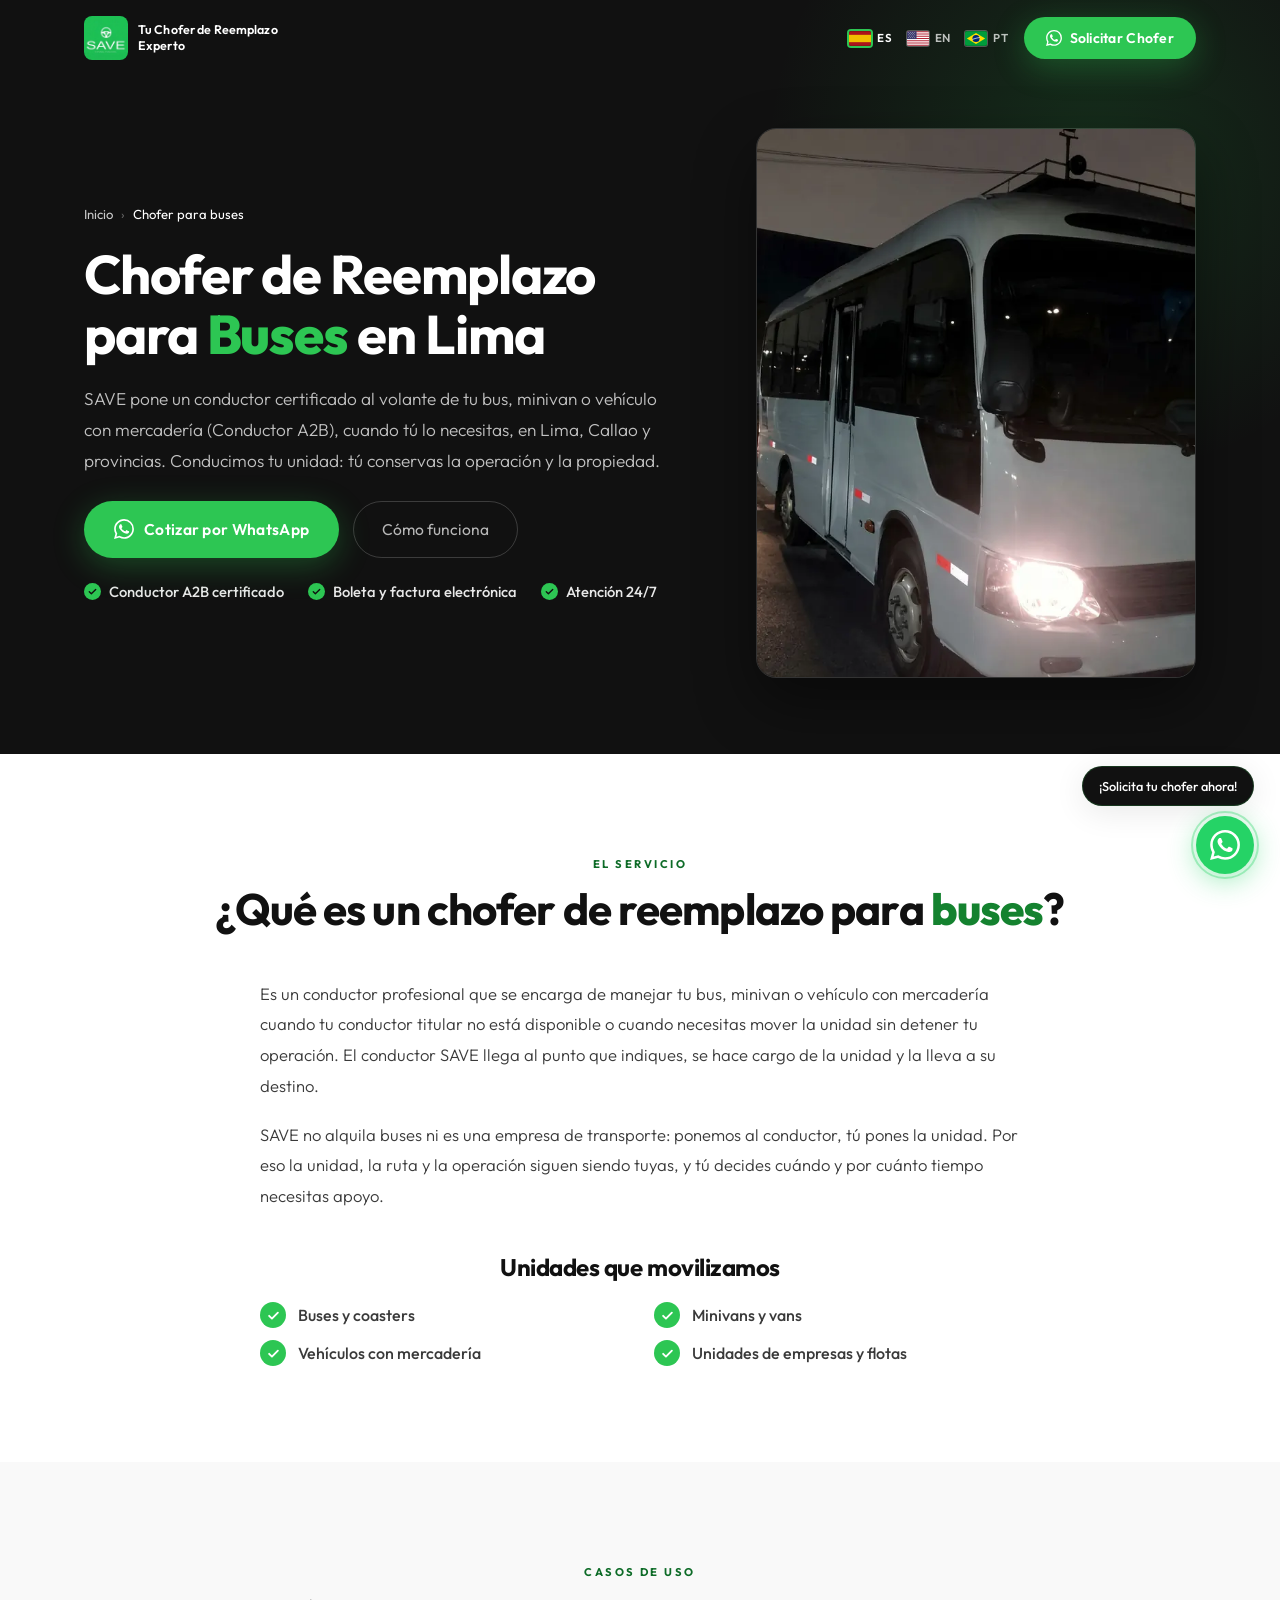
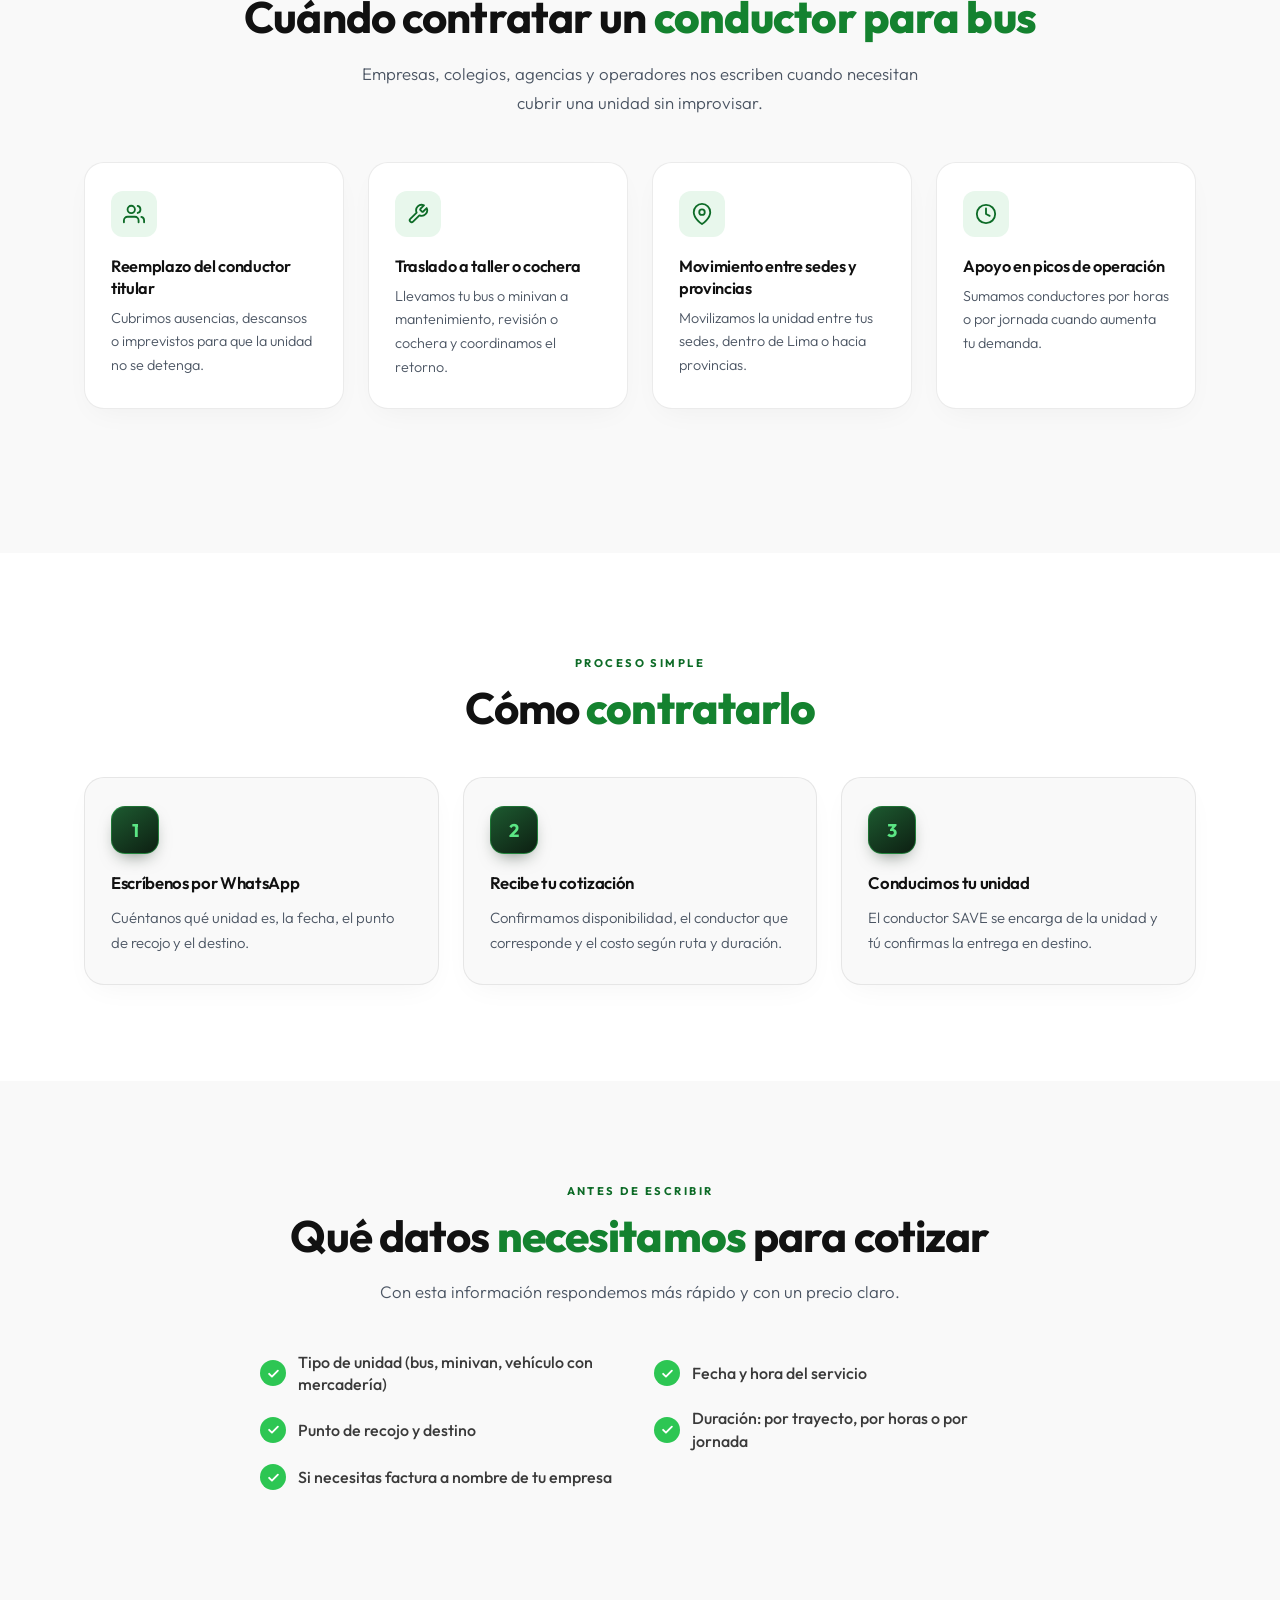
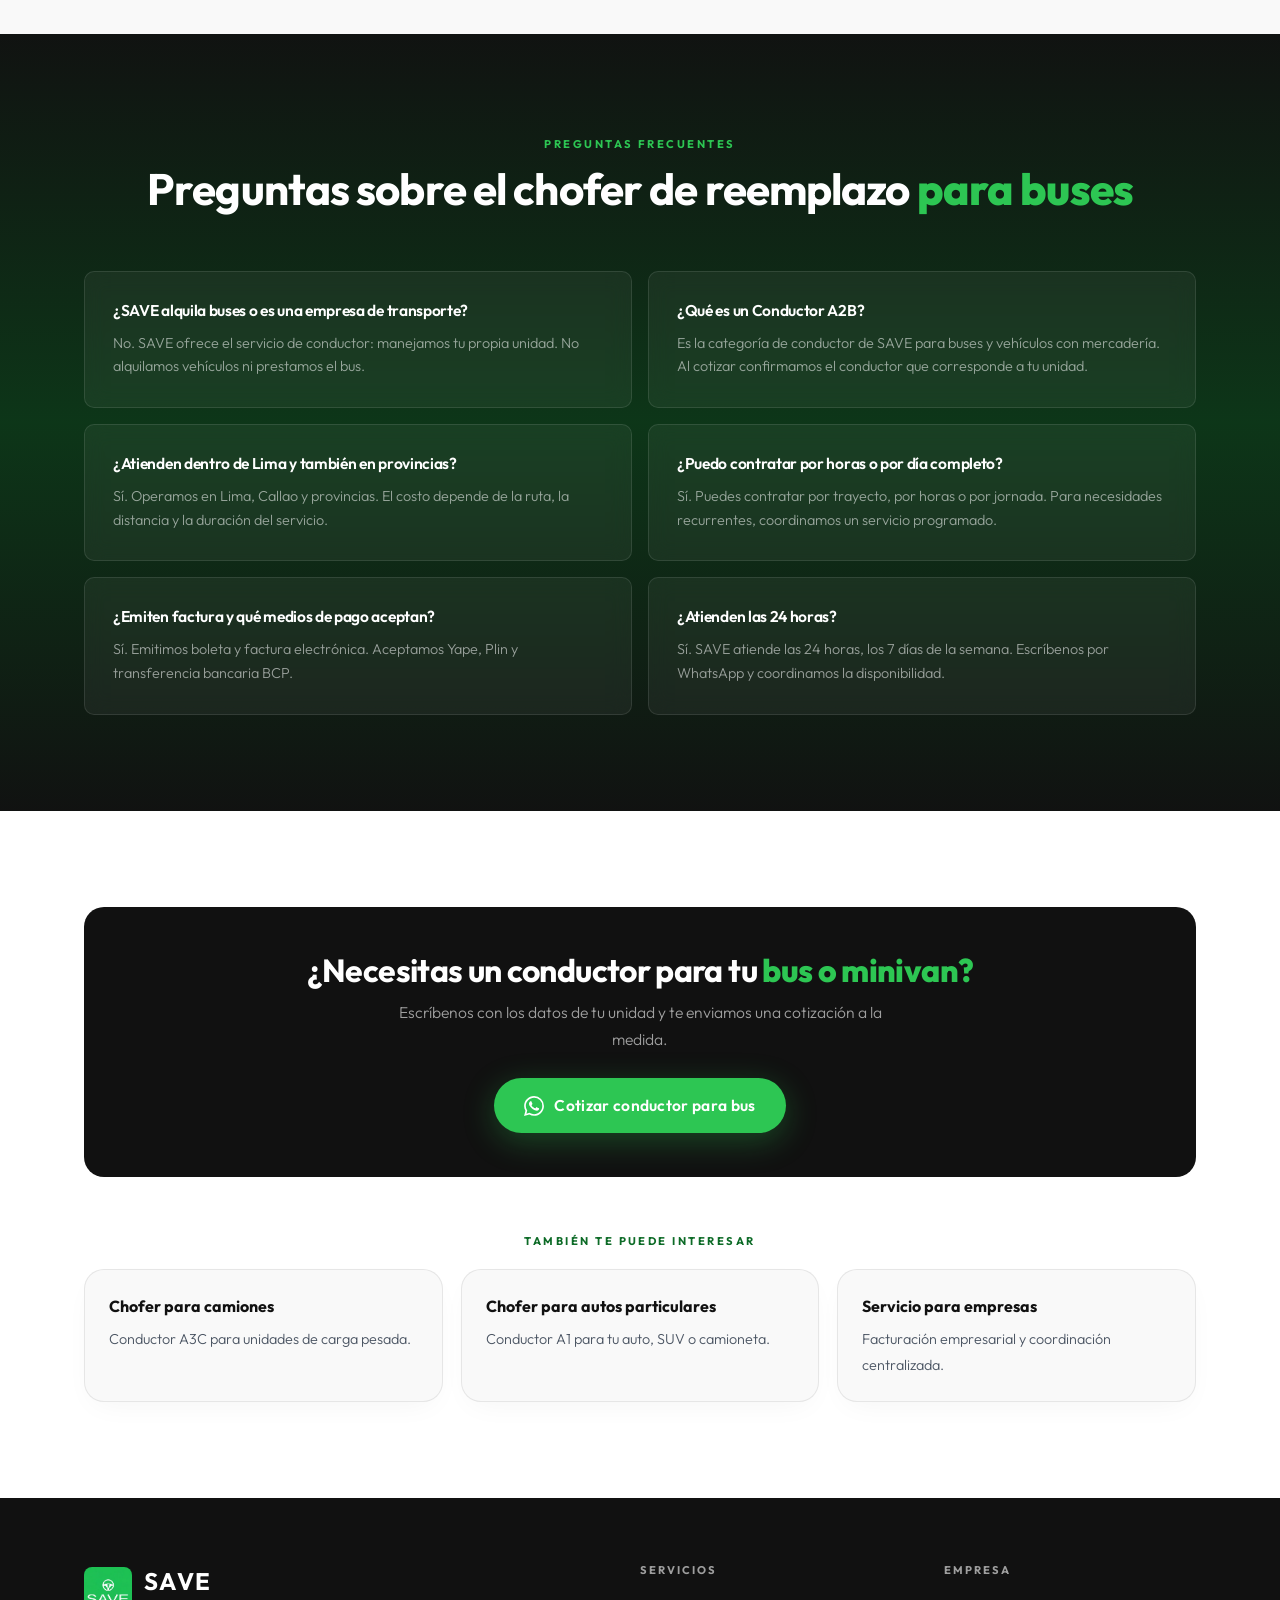
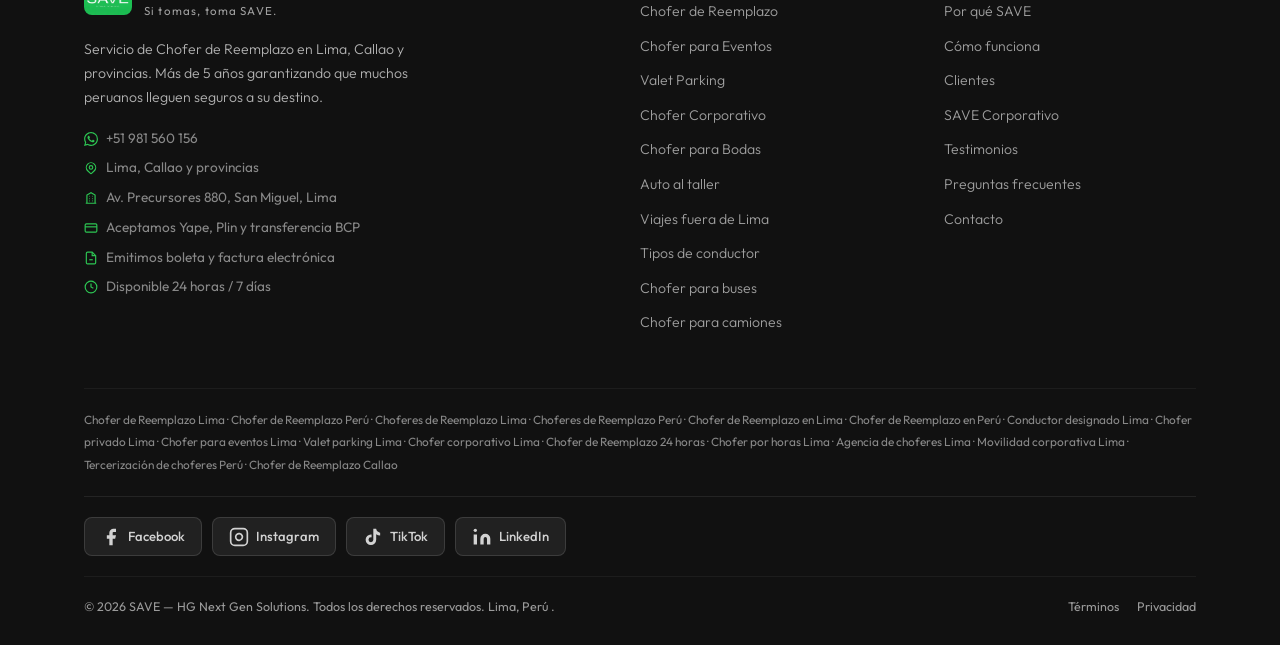
==== commit 6681d367: "Rediseno UX: tipografia sans, trust bar, barra movil, tarjetas, tap targets" ====
--- a/chofer-de-reemplazo-buses.html
+++ b/chofer-de-reemplazo-buses.html
@@ -217,9 +217,9 @@
 
   <link rel="preconnect" href="https://fonts.googleapis.com" />
   <link rel="preconnect" href="https://fonts.gstatic.com" crossorigin />
-  <link rel="preload" as="style" href="https://fonts.googleapis.com/css2?family=Cormorant+Garamond:ital,wght@0,400;0,600;1,400&family=Outfit:wght@300;400;500;600&display=swap" />
-  <link rel="stylesheet" href="https://fonts.googleapis.com/css2?family=Cormorant+Garamond:ital,wght@0,400;0,600;1,400&family=Outfit:wght@300;400;500;600&display=swap" media="print" onload="this.media='all'" />
-  <noscript><link rel="stylesheet" href="https://fonts.googleapis.com/css2?family=Cormorant+Garamond:ital,wght@0,400;0,600;1,400&family=Outfit:wght@300;400;500;600&display=swap" /></noscript>
+  <link rel="preload" as="style" href="https://fonts.googleapis.com/css2?family=Outfit:wght@300..800&display=swap" />
+  <link rel="stylesheet" href="https://fonts.googleapis.com/css2?family=Outfit:wght@300..800&display=swap" media="print" onload="this.media='all'" />
+  <noscript><link rel="stylesheet" href="https://fonts.googleapis.com/css2?family=Outfit:wght@300..800&display=swap" /></noscript>
   <link rel="stylesheet" href="/site.css" />
   <style>
     /* ─── Páginas de servicio (buses / camiones) ─── */
@@ -272,6 +272,18 @@
     }
     @media (max-width:480px) { .sp-actions .btn-wa, .sp-actions .btn-outline { width:100%; justify-content:center; } .sp-head { margin-bottom:32px; } }
     @media (prefers-reduced-motion:reduce) { .sp-related a { transition:none; } .sp-related a:hover { transform:none; } }
+    /* Refinamiento páginas de servicio */
+    .sp-h1 em { font-style: normal; font-weight: 800; }
+    @media (max-width: 640px) { .sp-steps p, .sp-prose p, .sp-related span { font-size: 1rem; line-height: 1.65; } }
+    .sp-h1 { font-size: clamp(2.1rem, 4.6vw, 3.4rem); line-height: 1.1; }
+    .sp-section .corporate-card { background: var(--white); border: 1px solid rgba(0,0,0,.08); border-radius: 20px; padding: 28px 26px; box-shadow: 0 10px 30px -10px rgba(0,0,0,.05); }
+    .sp-section .corporate-card:hover { box-shadow: 0 18px 40px -14px rgba(0,0,0,.14); border-color: rgba(45,198,83,.45); }
+    .sp-steps li { border: 1px solid rgba(0,0,0,.08); box-shadow: 0 10px 30px -10px rgba(0,0,0,.05); padding: 28px 26px; }
+    .sp-steps li::before { width: 48px; height: 48px; border-radius: 14px; font-size: 1.15rem; color: #5BE584;
+      background: linear-gradient(145deg, #1d5a30 0%, #0D1F12 100%); border: 1px solid rgba(45,198,83,.45); box-shadow: 0 8px 18px -8px rgba(13,31,18,.6); }
+    .sp-related a { border: 1px solid rgba(0,0,0,.08); box-shadow: 0 10px 30px -10px rgba(0,0,0,.05); padding: 24px; }
+
+
   </style>
 </head>
 <body>
@@ -288,8 +300,9 @@
        target="_blank" rel="noopener noreferrer"
        class="wa-btn-float"
        data-event="whatsapp_click" data-origen="flotante"
-       aria-label="Contactar por WhatsApp">
+       aria-label="Cotizar por WhatsApp">
       <svg viewBox="0 0 24 24" fill="currentColor"><path d="M17.472 14.382c-.297-.149-1.758-.867-2.03-.967-.273-.099-.471-.148-.67.15-.197.297-.767.966-.94 1.164-.173.199-.347.223-.644.075-.297-.15-1.255-.463-2.39-1.475-.883-.788-1.48-1.761-1.653-2.059-.173-.297-.018-.458.13-.606.134-.133.298-.347.446-.52.149-.174.198-.298.298-.497.099-.198.05-.371-.025-.52-.075-.149-.669-1.612-.916-2.207-.242-.579-.487-.5-.669-.51-.173-.008-.371-.01-.57-.01-.198 0-.52.074-.792.372-.272.297-1.04 1.016-1.04 2.479 0 1.462 1.065 2.875 1.213 3.074.149.198 2.096 3.2 5.077 4.487.709.306 1.262.489 1.694.625.712.227 1.36.195 1.871.118.571-.085 1.758-.719 2.006-1.413.248-.694.248-1.289.173-1.413-.074-.124-.272-.198-.57-.347m-5.421 7.403h-.004a9.87 9.87 0 01-5.031-1.378l-.361-.214-3.741.982.998-3.648-.235-.374a9.86 9.86 0 01-1.51-5.26c.001-5.45 4.436-9.884 9.888-9.884 2.64 0 5.122 1.03 6.988 2.898a9.825 9.825 0 012.893 6.994c-.003 5.45-4.437 9.884-9.885 9.884m8.413-18.297A11.815 11.815 0 0012.05 0C5.495 0 .16 5.335.157 11.892c0 2.096.547 4.142 1.588 5.945L.057 24l6.305-1.654a11.882 11.882 0 005.683 1.448h.005c6.554 0 11.89-5.335 11.893-11.893a11.821 11.821 0 00-3.48-8.413z"/></svg>
+      <span class="wa-btn-label">Cotizar por WhatsApp</span>
     </a>
   </div>
 
@@ -330,11 +343,11 @@
             </nav>
             <h1 class="sp-h1" id="sp-h1">Chofer de Reemplazo para <em>Buses</em> en Lima</h1>
             <p class="sp-lead">SAVE pone un conductor certificado al volante de tu bus, minivan o vehículo con mercadería (Conductor A2B), cuando tú lo necesitas, en Lima, Callao y provincias. Conducimos tu unidad: tú conservas la operación y la propiedad.</p>
-            <ul class="sp-chips"><li>Conductor A2B</li><li>Lima · Callao · Provincias</li><li>Atención 24/7</li></ul>
             <div class="sp-actions">
               <a href="https://wa.me/51981560156?text=%C2%A1Hola!%20Quiero%20cotizar%20un%20ch%C3%B3fer%20de%20reemplazo%20SAVE%20%28Conductor%20A2B%29%20para%20un%20bus%20o%20veh%C3%ADculo%20con%20mercader%C3%ADa." target="_blank" rel="noopener noreferrer" class="btn-wa" data-event="whatsapp_click" data-origen="bus_hero"><svg width="20" height="20" aria-hidden="true" viewBox="0 0 24 24" fill="currentColor"><path d="M17.472 14.382c-.297-.149-1.758-.867-2.03-.967-.273-.099-.471-.148-.67.15-.197.297-.767.966-.94 1.164-.173.199-.347.223-.644.075-.297-.15-1.255-.463-2.39-1.475-.883-.788-1.48-1.761-1.653-2.059-.173-.297-.018-.458.13-.606.134-.133.298-.347.446-.52.149-.174.198-.298.298-.497.099-.198.05-.371-.025-.52-.075-.149-.669-1.612-.916-2.207-.242-.579-.487-.5-.669-.51-.173-.008-.371-.01-.57-.01-.198 0-.52.074-.792.372-.272.297-1.04 1.016-1.04 2.479 0 1.462 1.065 2.875 1.213 3.074.149.198 2.096 3.2 5.077 4.487.709.306 1.262.489 1.694.625.712.227 1.36.195 1.871.118.571-.085 1.758-.719 2.006-1.413.248-.694.248-1.289.173-1.413-.074-.124-.272-.198-.57-.347m-5.421 7.403h-.004a9.87 9.87 0 01-5.031-1.378l-.361-.214-3.741.982.998-3.648-.235-.374a9.86 9.86 0 01-1.51-5.26c.001-5.45 4.436-9.884 9.888-9.884 2.64 0 5.122 1.03 6.988 2.898a9.825 9.825 0 012.893 6.994c-.003 5.45-4.437 9.884-9.885 9.884m8.413-18.297A11.815 11.815 0 0012.05 0C5.495 0 .16 5.335.157 11.892c0 2.096.547 4.142 1.588 5.945L.057 24l6.305-1.654a11.882 11.882 0 005.683 1.448h.005c6.554 0 11.89-5.335 11.893-11.893a11.821 11.821 0 00-3.48-8.413z"/></svg>Cotizar por WhatsApp</a>
               <a href="#como" class="btn-outline">Cómo funciona</a>
             </div>
+            <ul class="hero-trust"><li><svg viewBox="0 0 24 24" fill="none" stroke="currentColor" stroke-width="3" stroke-linecap="round" stroke-linejoin="round" aria-hidden="true" focusable="false"><path d="M5 12.5l4.5 4.5L19 7.5"/></svg><span>Conductor A2B certificado</span></li><li><svg viewBox="0 0 24 24" fill="none" stroke="currentColor" stroke-width="3" stroke-linecap="round" stroke-linejoin="round" aria-hidden="true" focusable="false"><path d="M5 12.5l4.5 4.5L19 7.5"/></svg><span>Boleta y factura electrónica</span></li><li><svg viewBox="0 0 24 24" fill="none" stroke="currentColor" stroke-width="3" stroke-linecap="round" stroke-linejoin="round" aria-hidden="true" focusable="false"><path d="M5 12.5l4.5 4.5L19 7.5"/></svg><span>Atención 24/7</span></li></ul>
           </div>
           <div class="sp-photo">
             <img src="/chofer-a2b.webp" alt="Bus blanco listo para ser conducido por un Conductor A2B de SAVE, chofer de reemplazo para buses en Lima" width="640" height="800" loading="eager" fetchpriority="high" decoding="async">
--- a/site.css
+++ b/site.css
@@ -4,16 +4,17 @@
       --green-mid:    #1AAA40;   /* slightly deeper for hover */
       --green-dark:   #0D6B27;   /* dark green for contrast */
       --green-muted:  #E8F7EC;   /* very light tint */
+      --green-text:   #14822F;   /* verde de marca legible como texto sobre fondos claros (AA) */
 
       --white:        #FFFFFF;
       --off-white:    #F9F9F9;
       --gray-light:   #F2F2F2;
       --gray-mid:     #E0E0E0;
-      --gray-text:    #6B7280;
+      --gray-text:    #4B5563;   /* AA sobre blanco, off-white y gray-light */
       --gray-dark:    #3A3A3A;
       --black:        #111111;
 
-      --font-display: 'Cormorant Garamond', serif;
+      --font-display: 'Outfit', sans-serif;
       --font-body:    'Outfit', sans-serif;
 
       --radius:       10px;
@@ -59,7 +60,7 @@
       color: var(--black);
       margin-bottom: 16px;
     }
-    .section-title em { font-style: italic; color: var(--green); }
+    .section-title em { font-style: italic; color: var(--green-text); }
     .section-desc {
       font-size: 1.05rem;
       color: var(--gray-text);
@@ -416,7 +417,7 @@
     }
     .hero-stat-label {
       font-size: 0.68rem;
-      color: rgba(255,255,255,0.4);
+      color: rgba(255,255,255,0.62);
       letter-spacing: 0.06em;
       text-transform: uppercase;
     }
@@ -427,7 +428,7 @@
       flex-direction: column;
       align-items: center;
       gap: 4px;
-      color: rgba(255,255,255,0.3);
+      color: rgba(255,255,255,0.55);
       font-size: 0.6rem;
       letter-spacing: 0.14em;
       text-transform: uppercase;
@@ -470,7 +471,7 @@
       gap: 8px;
       font-size: 0.8rem;
       font-weight: 600;
-      color: rgba(255,255,255,0.9);
+      color: rgba(255,255,255,1);
       letter-spacing: 0.06em;
       text-transform: uppercase;
       flex-shrink: 0;
@@ -911,7 +912,7 @@
       font-weight: 700;
       letter-spacing: 0.14em;
       text-transform: uppercase;
-      color: var(--green);
+      color: var(--green-dark);
       background: rgba(45,198,83,0.1);
       padding: 3px 10px;
       border-radius: 20px;
@@ -946,7 +947,7 @@
       gap: 6px;
       font-size: 0.875rem;
       font-weight: 600;
-      color: var(--green);
+      color: var(--green-text);
       transition: var(--transition);
       margin-top: 14px;
     }
@@ -1047,7 +1048,7 @@
       margin-bottom: 8px;
     }
     .benefits-card > p {
-      color: rgba(255,255,255,0.45);
+      color: rgba(255,255,255,0.65);
       font-size: 0.88rem;
       margin-bottom: 28px;
       font-weight: 300;
@@ -1172,7 +1173,7 @@
       z-index: 0;
     }
     .clients > .container { position: relative; z-index: 1; }
-    .clients .clients-label { color: rgba(255,255,255,0.5); }
+    .clients .clients-label { color: rgba(255,255,255,0.75); }
     .clients .section-title { color: var(--white); }
     .clients .section-title em { color: var(--green); }
     .clients .client-card {
@@ -1186,7 +1187,8 @@
       border-color: rgba(45,198,83,0.4);
     }
     .clients .client-name { color: var(--white); }
-    .clients .client-type { color: rgba(255,255,255,0.45); }
+    .clients .client-type { color: rgba(255,255,255,0.7); }
+    .clients .client-badge { color: #8CF5A6; }
     .clients-header {
       text-align: center;
       margin-bottom: 44px;
@@ -1346,7 +1348,8 @@
     .testimonials > .container { position: relative; z-index: 1; }
     .testimonials-header { text-align: center; margin-bottom: 56px; }
     .testimonials-header .section-title { color: var(--white); }
-    .testimonials-header .section-desc { color: rgba(255,255,255,0.4); margin: 0 auto; }
+    .testimonials-header .section-title em { color: var(--green); }
+    .testimonials-header .section-desc { color: rgba(255,255,255,0.65); margin: 0 auto; }
     .testimonials-grid { display: grid; grid-template-columns: repeat(3,1fr); gap: 20px; }
     .testimonial-card {
       background: rgba(255,255,255,0.04);
@@ -1393,7 +1396,7 @@
     }
     .t-role {
       font-size: 0.75rem;
-      color: rgba(255,255,255,0.35);
+      color: rgba(255,255,255,0.6);
     }
 
     /* ─── CTA ─── */
@@ -1452,7 +1455,7 @@
     }
     .cta-sub {
       font-size: 1.05rem;
-      color: rgba(255,255,255,0.7);
+      color: rgba(255,255,255,1);
       margin-bottom: 44px;
       font-weight: 300;
       max-width: 440px;
@@ -1490,10 +1493,10 @@
       align-items: center;
       gap: 6px;
       font-size: 0.82rem;
-      color: rgba(255,255,255,0.65);
+      color: rgba(255,255,255,1);
       font-weight: 400;
     }
-    .assurance-item svg { width: 14px; height: 14px; color: rgba(255,255,255,0.8); }
+    .assurance-item svg { width: 14px; height: 14px; color: #fff; }
 
     /* ─── FOOTER ─── */
     .footer {
@@ -1528,14 +1531,14 @@
     .footer-tagline {
       font-size: 0.72rem;
       font-style: italic;
-      color: rgba(255,255,255,0.3);
+      color: rgba(255,255,255,0.6);
       letter-spacing: 0.1em;
       margin-top: 1px;
     }
     .footer-about {
       font-size: 0.88rem;
       line-height: 1.7;
-      color: rgba(255,255,255,0.38);
+      color: rgba(255,255,255,0.68);
       max-width: 340px;
       margin-bottom: 18px;
       font-weight: 300;
@@ -1560,13 +1563,13 @@
       font-weight: 700;
       letter-spacing: 0.18em;
       text-transform: uppercase;
-      color: rgba(255,255,255,0.25);
+      color: rgba(255,255,255,0.6);
       margin-bottom: 18px;
     }
     .footer-links li { margin-bottom: 9px; }
     .footer-links a {
       font-size: 0.88rem;
-      color: rgba(255,255,255,0.45);
+      color: rgba(255,255,255,0.6);
       transition: var(--transition);
       font-weight: 300;
     }
@@ -1577,7 +1580,7 @@
     }
     .footer-seo p {
       font-size: 0.74rem;
-      color: rgba(255,255,255,0.15);
+      color: rgba(255,255,255,0.5);
       line-height: 1.9;
     }
     .footer-bottom {
@@ -1589,9 +1592,9 @@
       flex-wrap: wrap;
       gap: 10px;
     }
-    .footer-copy { font-size: 0.78rem; color: rgba(255,255,255,0.2); }
+    .footer-copy { font-size: 0.78rem; color: rgba(255,255,255,0.58); }
     .footer-legal { display: flex; gap: 18px; }
-    .footer-legal a { font-size: 0.78rem; color: rgba(255,255,255,0.2); transition: var(--transition); }
+    .footer-legal a { font-size: 0.78rem; color: rgba(255,255,255,0.58); transition: var(--transition); }
     .footer-legal a:hover { color: var(--green); }
 
     /* ─── WHATSAPP FLOAT ─── */
@@ -1962,3 +1965,70 @@
       .driver-card:hover, .driver-card:hover .driver-photo img { transform: none; }
     }
 
+    /* ══════════════════════════════════════════
+       REFINAMIENTO UI/UX — tipografía sans, CRO, táctil
+    ══════════════════════════════════════════ */
+    /* Tipografía: una sola familia sans; el énfasis se logra con peso + verde, no con cursiva */
+    em { font-style: normal; font-weight: 800; }
+    .section-title em, .hero-h1 em, .corporate-cta h3 em, .story-headline em, .cta-title em, h1 em, h2 em, h3 em { font-style: normal; font-weight: 800; }
+    h1, h2, h3, h4 { letter-spacing: -0.02em; }
+    .hero-slogan, .t-quote, .footer-tagline { font-style: normal; }
+    .t-quote { font-weight: 400; }
+    .hero-slogan { letter-spacing: 0.02em; }
+    .section-title { font-size: clamp(1.9rem, 3.6vw, 2.75rem); line-height: 1.15; }
+    .hero-h1 { font-size: clamp(2.5rem, 5vw, 4.2rem); line-height: 1.08; }
+    .hero-slogan { font-size: clamp(1.6rem, 3.6vw, 2.8rem); }
+
+    /* Barra de confianza bajo el CTA principal */
+    .hero-trust { list-style: none; display: flex; flex-wrap: wrap; gap: 10px 24px; margin: 24px 0 0; padding: 0; }
+    .hero-trust li { display: inline-flex; align-items: center; gap: 8px; font-size: .92rem; font-weight: 500; color: rgba(255,255,255,.9); line-height: 1.4; }
+    .hero-trust svg { flex: none; width: 17px; height: 17px; padding: 3px; border-radius: 50%; background: var(--green); color: var(--black); }
+
+    /* CTA principal con pulso suave (se desactiva con prefers-reduced-motion) */
+    .hero-actions .btn-wa, .sp-actions .btn-wa { animation: waCtaPulse 2.6s ease-out infinite; }
+    @keyframes waCtaPulse {
+      0%   { box-shadow: var(--shadow-green), 0 0 0 0 rgba(45,198,83,.55); }
+      70%  { box-shadow: var(--shadow-green), 0 0 0 16px rgba(45,198,83,0); }
+      100% { box-shadow: var(--shadow-green), 0 0 0 0 rgba(45,198,83,0); }
+    }
+    @media (prefers-reduced-motion: reduce) { .hero-actions .btn-wa, .sp-actions .btn-wa { animation: none; } }
+
+    /* Botón flotante: en escritorio solo el círculo; la etiqueta queda para lectores de pantalla */
+    .wa-btn-label { position: absolute; width: 1px; height: 1px; margin: -1px; padding: 0; overflow: hidden; clip: rect(0 0 0 0); clip-path: inset(50%); white-space: nowrap; border: 0; }
+
+    /* Área táctil >= 48px sin alterar el diseño (se amplía con un pseudo-elemento) */
+    @media (max-width: 820px) {
+      .nav-logo::after, .lang-item::after, .service-link::after, .driver-more::after, .footer-links a::after, .footer-legal a::after,
+      .footer-contact-item a::after, .sp-crumbs a::after, .social-btn::after, .story-nav::after { content: ''; position: absolute; }
+      .lang-item::after { inset: -10px -3px; }
+      .nav-logo::after { inset: -3px 0; }
+      .nav-logo, .service-link, .driver-more, .footer-links a, .footer-legal a, .footer-contact-item a, .sp-crumbs a, .social-btn, .story-nav { position: relative; }
+      .service-link::after { inset: -15px -6px; }
+      .driver-more::after { inset: -14px -6px; }
+      .footer-links a::after, .footer-legal a::after { inset: -13px -6px; }
+      .footer-contact-item a::after { inset: -15px -6px; }
+      .sp-crumbs a::after { inset: -15px -6px; }
+      .social-btn::after { inset: -6px 0; }
+      .story-nav::after { inset: -7px; }
+      .footer-links a, .footer-legal a, .footer-contact-item a, .sp-crumbs a { display: inline-block; }
+    }
+
+    /* Móvil: texto de lectura >= 16px y barra fija de WhatsApp */
+    @media (max-width: 640px) {
+      .section-desc, .service-card p, .benefit-text p, .how-step p, .faq-item p, .corporate-card p, .driver-body p,
+      .sp-prose p, .sp-steps p, .sp-related span, .corporate-cta p, .guarantee-item, .hero-desc, .cta-sub, .benefits-card > p, .t-quote, .footer-about { font-size: 1rem; line-height: 1.65; }
+      .driver-body .driver-type { font-size: .8rem; }
+      .hero-trust { gap: 8px 18px; }
+      .hero-trust li { font-size: .95rem; }
+      .footer { padding-bottom: calc(96px + env(safe-area-inset-bottom)); }
+      .wa-float { left: 0; right: 0; bottom: 0; gap: 0; padding: 10px 14px calc(10px + env(safe-area-inset-bottom));
+        background: #111; border-top: 1px solid rgba(255,255,255,.14); box-shadow: 0 -8px 24px rgba(0,0,0,.25); align-items: stretch; }
+      .wa-tooltip { display: none; }
+      .wa-btn-float { width: 100%; height: 52px; border-radius: 50px; gap: 10px; color: #06210F; box-shadow: none; }
+      .wa-btn-float::before { display: none; }
+      .wa-btn-float:hover { transform: none; }
+      .wa-btn-float svg { width: 24px; height: 24px; color: #06210F; fill: currentColor; }
+      .wa-btn-label { position: static; width: auto; height: auto; margin: 0; overflow: visible; clip: auto; clip-path: none; white-space: normal;
+        font-size: 1rem; font-weight: 700; letter-spacing: .01em; color: #06210F; }
+    }
+
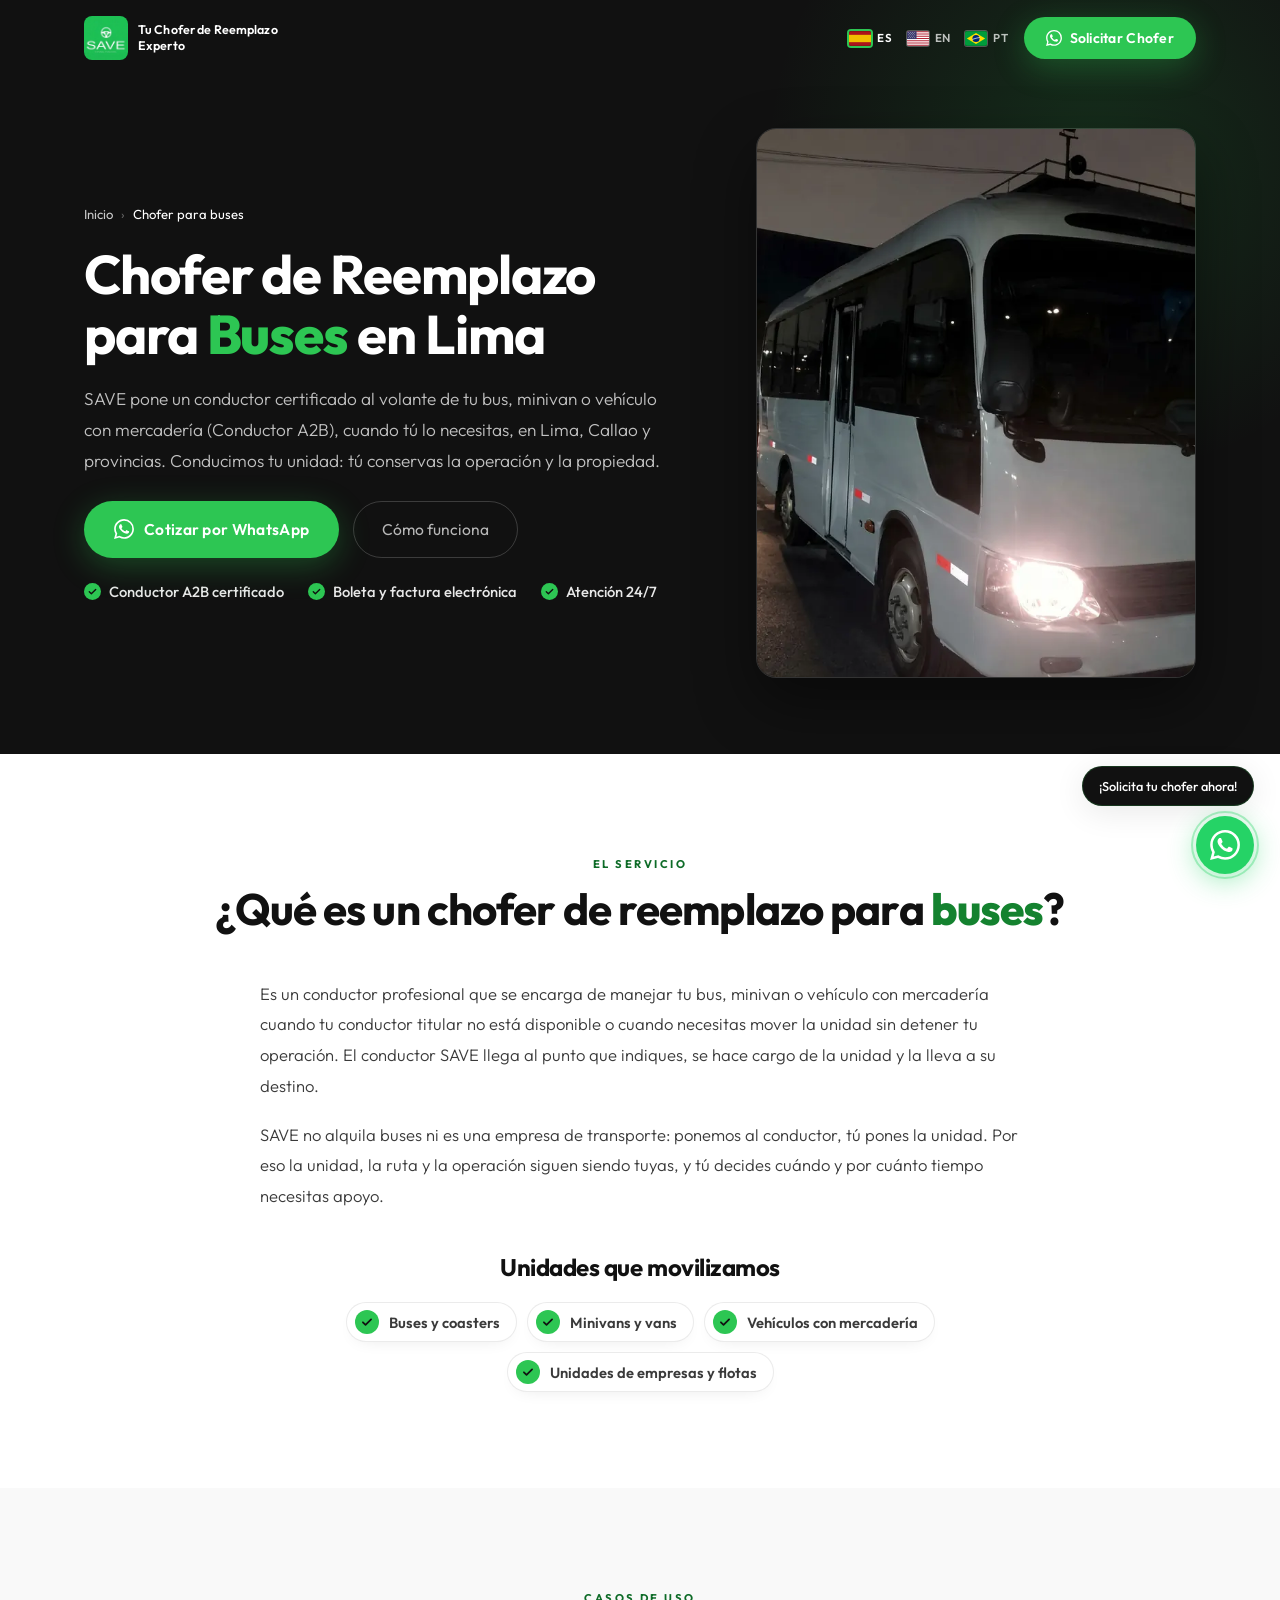
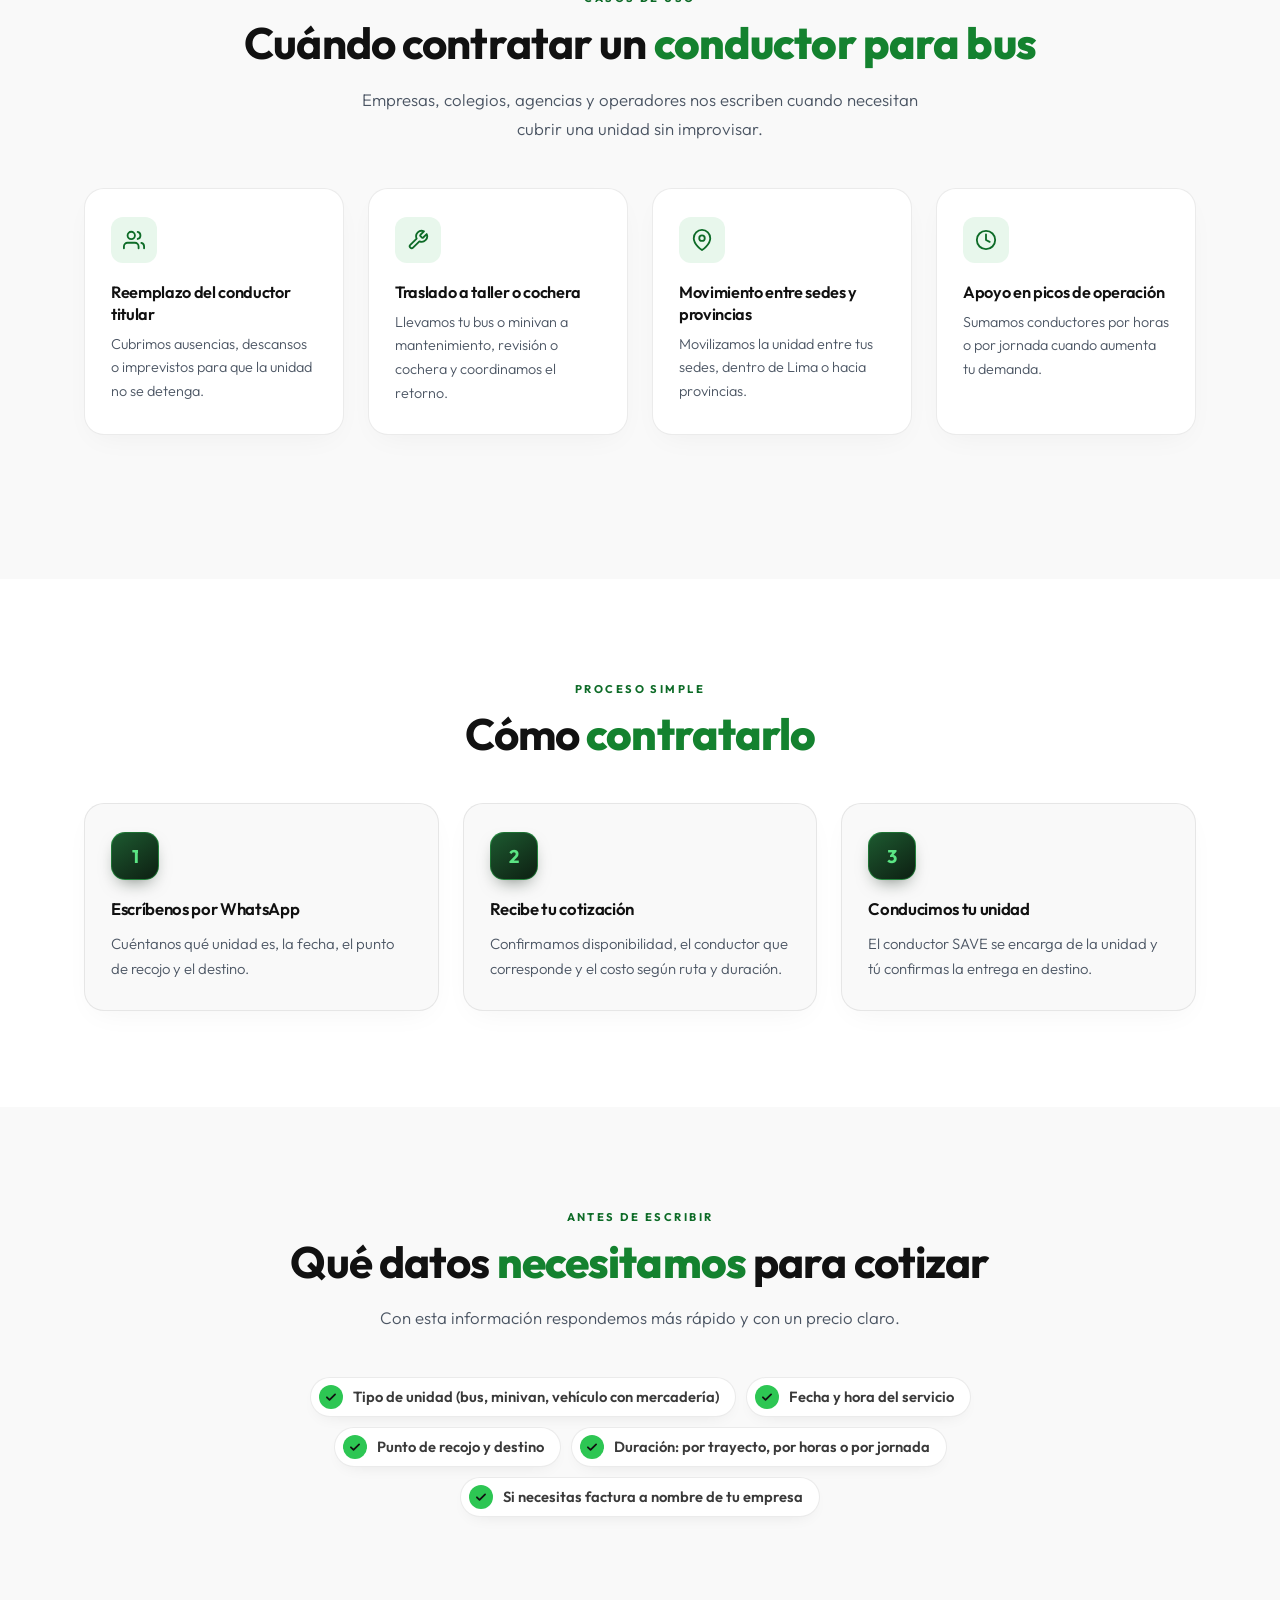
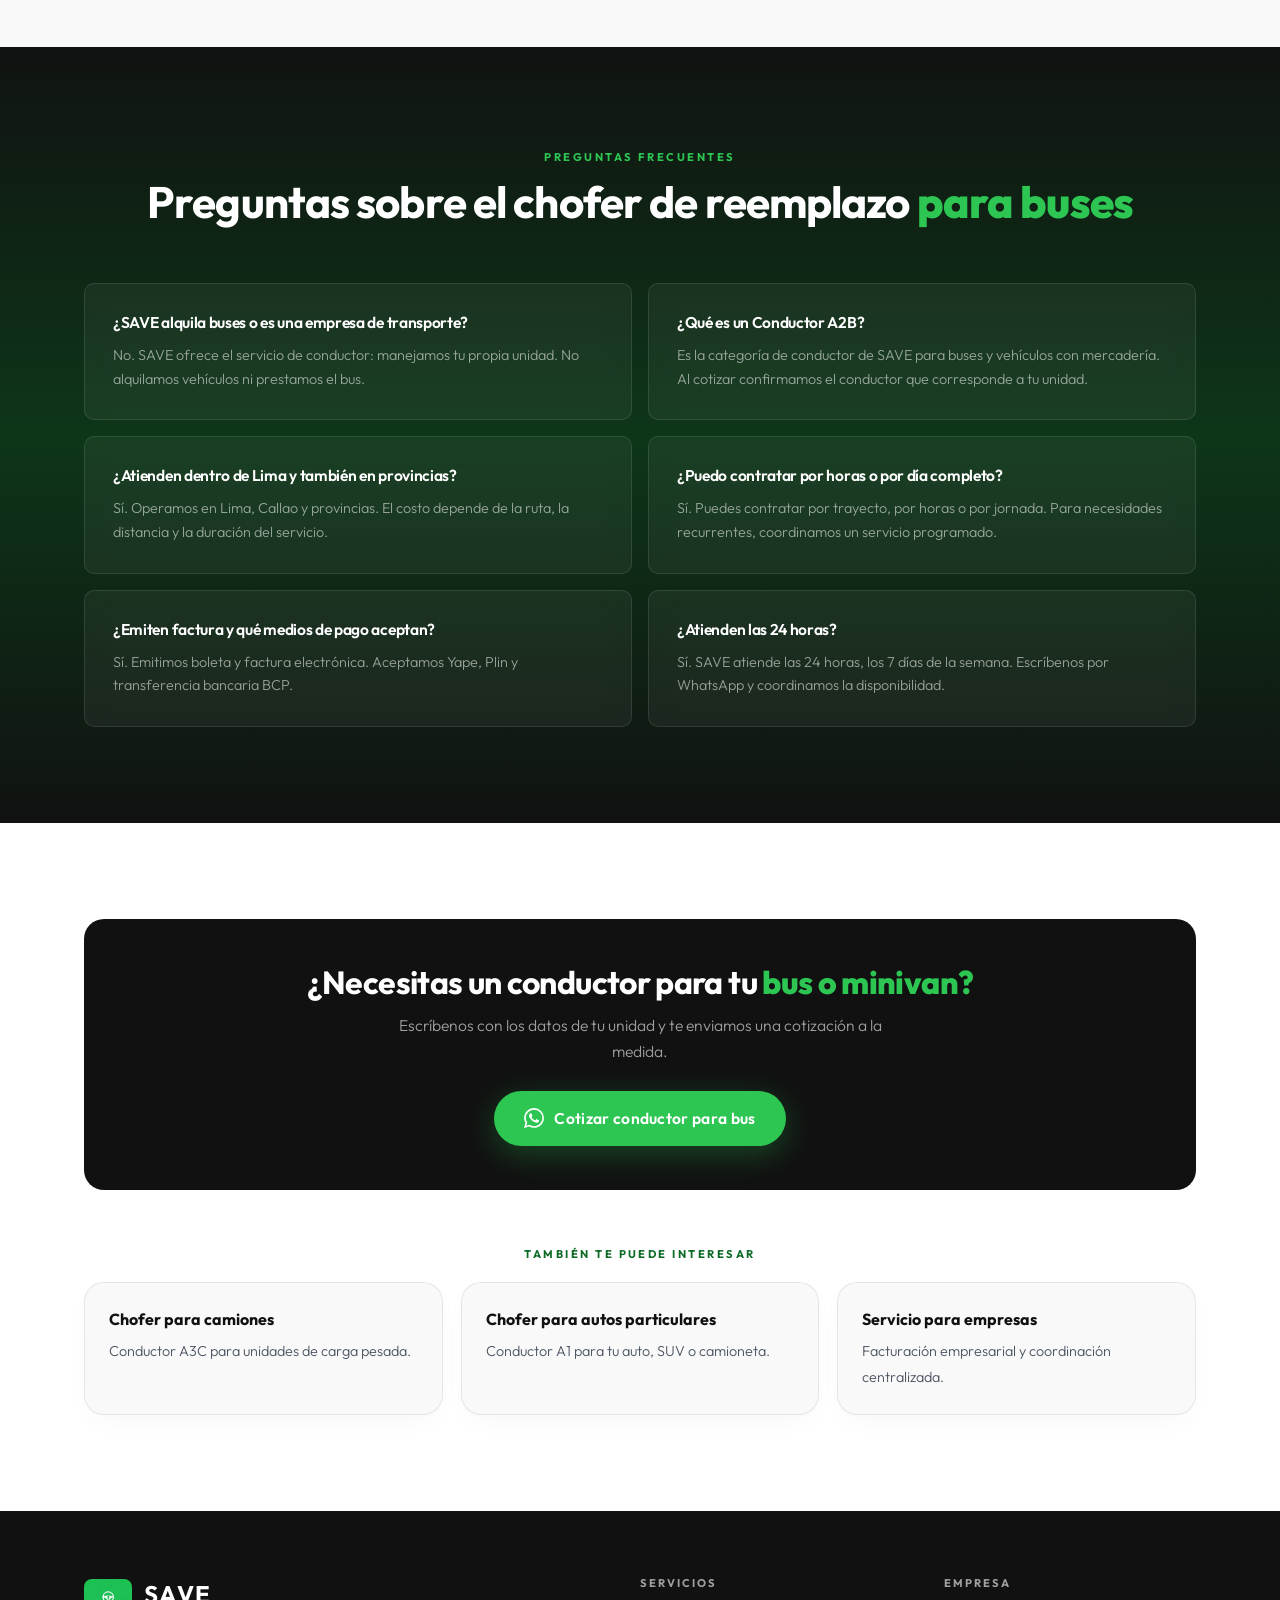
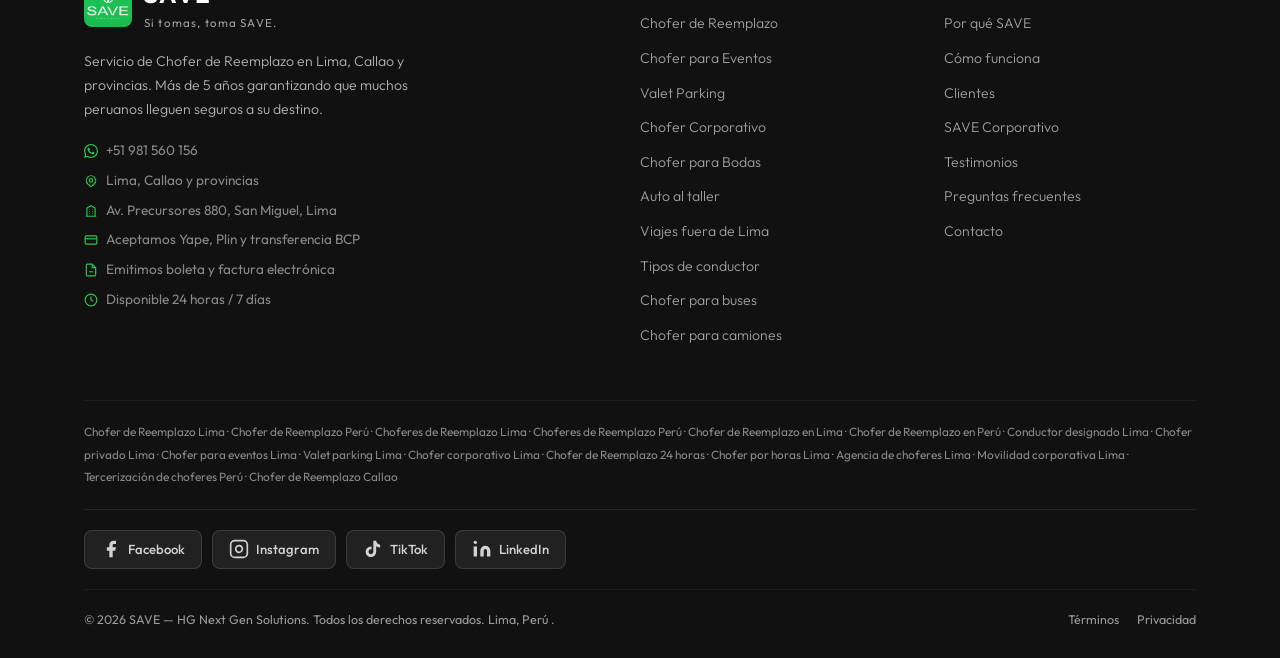
==== commit fa92e8fd: "Quitar Google Tag Manager vacio (GTM-K837VJQZ)" ====
--- a/chofer-de-reemplazo-buses.html
+++ b/chofer-de-reemplazo-buses.html
@@ -288,11 +288,6 @@
 </head>
 <body>
 
-  <!-- Google Tag Manager (noscript) -->
-  <noscript><iframe src="https://www.googletagmanager.com/ns.html?id=GTM-K837VJQZ"
-  height="0" width="0" style="display:none;visibility:hidden"></iframe></noscript>
-  <!-- End Google Tag Manager -->
-
   <!-- WHATSAPP FLOAT -->
   <div class="wa-float">
     <div class="wa-tooltip">¡Solicita tu chofer ahora!</div>
@@ -622,11 +617,5 @@
     const tt = document.querySelector('.wa-tooltip');
     if(tt) setTimeout(() => { tt.style.transition='opacity .5s'; tt.style.opacity='0'; setTimeout(()=>tt.remove(),500); }, 5000);
   </script>
-
-  <script>(function(w,d,s,l,i){w[l]=w[l]||[];w[l].push({'gtm.start':
-  new Date().getTime(),event:'gtm.js'});var f=d.getElementsByTagName(s)[0],
-  j=d.createElement(s),dl=l!='dataLayer'?'&l='+l:'';j.async=true;j.src=
-  'https://www.googletagmanager.com/gtm.js?id='+i+dl;f.parentNode.insertBefore(j,f);
-  })(window,document,'script','dataLayer','GTM-K837VJQZ');</script>
 </body>
 </html>
--- a/site.css
+++ b/site.css
@@ -1904,65 +1904,91 @@
     }
 
     /* ─── TIPOS DE CONDUCTOR (A1 / A2B / A3C) ─── */
-    .drivers { padding: var(--section-py) 0; background: var(--off-white); }
-    .drivers-header { text-align: center; margin-bottom: 36px; }
+    .drivers { padding: 64px 0 56px; background: var(--off-white); border-bottom: 1px solid rgba(0,0,0,.06); }
+    .drivers-header { text-align: center; margin-bottom: 22px; }
     .drivers-header .section-desc { margin: 0 auto; }
+    /* Chips de beneficios (en lugar de lista a dos columnas: menos altura, más escaneable) */
     .drivers-checks {
-      display: grid; grid-template-columns: repeat(2, minmax(0, 1fr)); gap: 12px 28px;
-      max-width: 760px; margin: 0 auto 48px; padding: 0;
+      display: flex; flex-wrap: wrap; justify-content: center; gap: 10px;
+      max-width: 880px; margin: 0 auto 34px; padding: 0; list-style: none;
     }
     .drivers-checks li {
-      display: flex; align-items: center; gap: 12px;
-      font-size: 1rem; font-weight: 500; color: var(--gray-dark); line-height: 1.4;
+      display: flex; align-items: center; gap: 10px;
+      background: var(--white); border: 1px solid rgba(0,0,0,.08); border-radius: 999px;
+      padding: 7px 16px 7px 8px; box-shadow: 0 6px 18px -10px rgba(0,0,0,.12);
+      font-size: .92rem; font-weight: 600; color: var(--gray-dark); line-height: 1.3;
     }
     .drivers-check-ico {
-      flex: none; width: 26px; height: 26px; border-radius: 50%;
-      background: var(--green); color: var(--white);
+      flex: none; width: 24px; height: 24px; border-radius: 50%;
+      background: var(--green); color: var(--black);
       display: inline-flex; align-items: center; justify-content: center;
     }
-    .drivers-check-ico svg { width: 15px; height: 15px; }
-    .drivers-grid { display: grid; grid-template-columns: repeat(3, minmax(0, 1fr)); gap: 28px; }
+    .drivers-check-ico svg { width: 14px; height: 14px; }
+    .drivers-carousel { position: relative; }
+    .drivers-grid { display: grid; grid-template-columns: repeat(3, minmax(0, 1fr)); gap: 24px; }
     .driver-card {
-      display: flex; flex-direction: column; background: var(--white);
-      border: 1px solid var(--gray-mid); border-radius: var(--radius-lg);
-      overflow: hidden; transition: var(--transition);
-    }
-    .driver-card:hover { border-color: rgba(45,198,83,0.45); box-shadow: var(--shadow-card); transform: translateY(-4px); }
-    .driver-photo { position: relative; aspect-ratio: 4 / 5; background: var(--gray-light); overflow: hidden; }
-    .driver-photo img { width: 100%; height: 100%; object-fit: cover; transition: transform .6s ease; }
+      position: relative; display: flex; flex-direction: column; background: var(--white);
+      border: 1px solid rgba(0,0,0,.08); border-radius: var(--radius-lg);
+      overflow: hidden; box-shadow: 0 10px 30px -14px rgba(0,0,0,.12); transition: var(--transition);
+    }
+    .driver-card:hover { border-color: rgba(45,198,83,0.5); box-shadow: var(--shadow-card); transform: translateY(-4px); }
+    .driver-photo { position: relative; aspect-ratio: 1 / 1; background: var(--gray-light); overflow: hidden; }
+    .driver-photo::after { content: ''; position: absolute; inset: auto 0 0 0; height: 45%; background: linear-gradient(to top, rgba(0,0,0,.55), transparent); pointer-events: none; }
+    .driver-photo img { width: 100%; height: 100%; object-fit: cover; object-position: center 40%; transition: transform .6s ease; }
     .driver-card:hover .driver-photo img { transform: scale(1.04); }
     .driver-badge {
-      position: absolute; top: 14px; left: 14px;
-      background: var(--green); color: var(--black);
-      font-weight: 700; font-size: .95rem; letter-spacing: .06em;
-      padding: 6px 14px; border-radius: 999px; box-shadow: 0 2px 10px rgba(0,0,0,.25);
-    }
-    .driver-body { display: flex; flex-direction: column; flex: 1; padding: 24px 24px 26px; }
-    .driver-body h3 { font-family: var(--font-display); font-size: 1.55rem; font-weight: 700; line-height: 1.15; color: var(--black); margin-bottom: 4px; }
-    .driver-type { font-size: .78rem; font-weight: 700; letter-spacing: .12em; text-transform: uppercase; color: var(--green-dark); margin-bottom: 12px; }
-    .driver-body p { font-size: .94rem; font-weight: 300; color: var(--gray-text); line-height: 1.7; margin-bottom: 20px; }
+      position: absolute; left: 16px; bottom: 14px; z-index: 1;
+      font-family: var(--font-display); font-weight: 800; font-size: 1.9rem; letter-spacing: -0.02em; line-height: 1;
+      color: var(--white); text-shadow: 0 2px 12px rgba(0,0,0,.5);
+    }
+    .driver-badge::after { content: ''; display: block; width: 36px; height: 4px; border-radius: 2px; background: var(--green); margin-top: 6px; }
+    .driver-body { display: flex; flex-direction: column; flex: 1; padding: 20px 22px 22px; }
+    .driver-body h3 { font-family: var(--font-display); font-size: 1.35rem; font-weight: 700; line-height: 1.15; color: var(--black); margin-bottom: 4px; }
+    .driver-type { font-size: .76rem; font-weight: 700; letter-spacing: .1em; text-transform: uppercase; color: var(--green-text); margin-bottom: 10px; }
+    .driver-body p { font-size: .92rem; font-weight: 400; color: var(--gray-text); line-height: 1.6; margin-bottom: 16px; }
+    .driver-body p.driver-type { font-weight: 700; color: var(--green-text); margin-bottom: 10px; }
     .driver-links { margin-top: auto; display: flex; flex-wrap: wrap; align-items: center; gap: 10px 20px; }
     .driver-more { font-size: .85rem; font-weight: 600; color: var(--gray-dark); border-bottom: 1px solid var(--gray-mid); padding-bottom: 1px; transition: color .2s, border-color .2s; }
     .driver-more:hover, .driver-more:focus-visible { color: var(--green-dark); border-color: var(--green); }
+    /* Navegación del carrusel: solo aparece cuando las tarjetas no caben (≤1024px) */
+    .drivers-nav { display: none; }
     @media (max-width: 1024px) {
-      .drivers-grid { grid-template-columns: repeat(2, minmax(0, 1fr)); }
-      .drivers-grid .driver-card:last-child { grid-column: 1 / -1; flex-direction: row; }
-      .drivers-grid .driver-card:last-child .driver-photo { flex: 0 0 42%; aspect-ratio: auto; }
-      .drivers-grid .driver-card:last-child .driver-body { justify-content: center; }
-    }
+      .drivers { padding: 52px 0 44px; }
+      .drivers-grid {
+        display: flex; gap: 16px; overflow-x: auto; overscroll-behavior-x: contain;
+        scroll-snap-type: x mandatory; scroll-padding-inline: 24px;
+        margin-inline: -24px; padding: 4px 24px 18px;
+        scrollbar-width: none; -webkit-overflow-scrolling: touch;
+      }
+      .drivers-grid::-webkit-scrollbar { display: none; }
+      .driver-card { flex: 0 0 min(78vw, 340px); scroll-snap-align: start; }
+      .driver-card:hover { transform: none; }
+      .drivers-nav { display: flex; align-items: center; justify-content: center; gap: 18px; margin-top: 2px; }
+      .drivers-arrow {
+        width: 48px; height: 48px; border-radius: 50%; border: 1px solid rgba(0,0,0,.12);
+        background: var(--white); color: var(--black); display: inline-flex; align-items: center; justify-content: center;
+        cursor: pointer; box-shadow: 0 6px 18px -8px rgba(0,0,0,.2); transition: var(--transition);
+      }
+      .drivers-arrow svg { width: 20px; height: 20px; }
+      .drivers-arrow:hover, .drivers-arrow:focus-visible { border-color: var(--green); color: var(--green-dark); }
+      .drivers-arrow[disabled] { opacity: .35; cursor: default; }
+      .drivers-dots { display: flex; gap: 8px; }
+      .drivers-dots span { width: 8px; height: 8px; border-radius: 50%; background: var(--gray-mid); transition: var(--transition); }
+      .drivers-dots span.on { width: 26px; border-radius: 4px; background: var(--green); }
+    }
+    @media (min-width: 641px) and (max-width: 1024px) { .driver-card { flex-basis: min(44vw, 340px); } }
     @media (max-width: 640px) {
-      .drivers-header { margin-bottom: 28px; }
-      .drivers-checks { grid-template-columns: 1fr; gap: 12px; margin-bottom: 36px; }
-      .drivers-grid { grid-template-columns: 1fr; gap: 22px; }
-      .drivers-grid .driver-card:last-child { flex-direction: column; }
-      .drivers-grid .driver-card:last-child .driver-photo { flex: none; aspect-ratio: 4 / 5; }
-      .driver-photo { aspect-ratio: 1 / 1; }
-      .drivers-grid .driver-card:last-child .driver-photo { aspect-ratio: 1 / 1; }
-      .driver-body { padding: 22px 20px 24px; }
+      .drivers { padding: 40px 0 34px; }
+      .drivers-header { margin-bottom: 18px; }
+      .drivers-checks { gap: 8px; margin-bottom: 24px; }
+      .drivers-checks li { font-size: .85rem; padding: 6px 14px 6px 7px; }
+      .driver-body { padding: 18px 18px 20px; }
+      .driver-badge { font-size: 1.7rem; }
     }
     @media (prefers-reduced-motion: reduce) {
-      .driver-card, .driver-photo img { transition: none; }
+      .driver-card, .driver-photo img, .drivers-arrow, .drivers-dots span { transition: none; }
       .driver-card:hover, .driver-card:hover .driver-photo img { transform: none; }
+      .drivers-grid { scroll-behavior: auto; }
     }
 
     /* ══════════════════════════════════════════
@@ -1983,6 +2009,18 @@
     .hero-trust { list-style: none; display: flex; flex-wrap: wrap; gap: 10px 24px; margin: 24px 0 0; padding: 0; }
     .hero-trust li { display: inline-flex; align-items: center; gap: 8px; font-size: .92rem; font-weight: 500; color: rgba(255,255,255,.9); line-height: 1.4; }
     .hero-trust svg { flex: none; width: 17px; height: 17px; padding: 3px; border-radius: 50%; background: var(--green); color: var(--black); }
+
+    /* Enlaces por tipo de vehículo bajo el hero (enlazado interno con anchor descriptivo hacia las páginas de servicio) */
+    .hero-types { display: flex; flex-wrap: wrap; gap: 8px 10px; margin: 18px 0 0; padding: 0; list-style: none; animation: fadeUp 0.5s 0.32s ease both; }
+    .hero-types a {
+      display: inline-flex; align-items: center; min-height: 40px; padding: 8px 16px; border-radius: 999px;
+      border: 1px solid rgba(255,255,255,.32); color: rgba(255,255,255,.92); font-size: .9rem; font-weight: 600; line-height: 1.2;
+      transition: border-color .2s, color .2s, background .2s;
+    }
+    .hero-types a:hover, .hero-types a:focus-visible { border-color: var(--green); color: var(--white); background: rgba(45,198,83,.14); }
+    @media (max-width: 1024px) { .hero-types { justify-content: center; } }
+    @media (max-width: 640px) { .hero-types a { min-height: 44px; font-size: .92rem; } }
+    @media (prefers-reduced-motion: reduce) { .hero-types { animation: none; } .hero-types a { transition: none; } }
 
     /* CTA principal con pulso suave (se desactiva con prefers-reduced-motion) */
     .hero-actions .btn-wa, .sp-actions .btn-wa { animation: waCtaPulse 2.6s ease-out infinite; }
